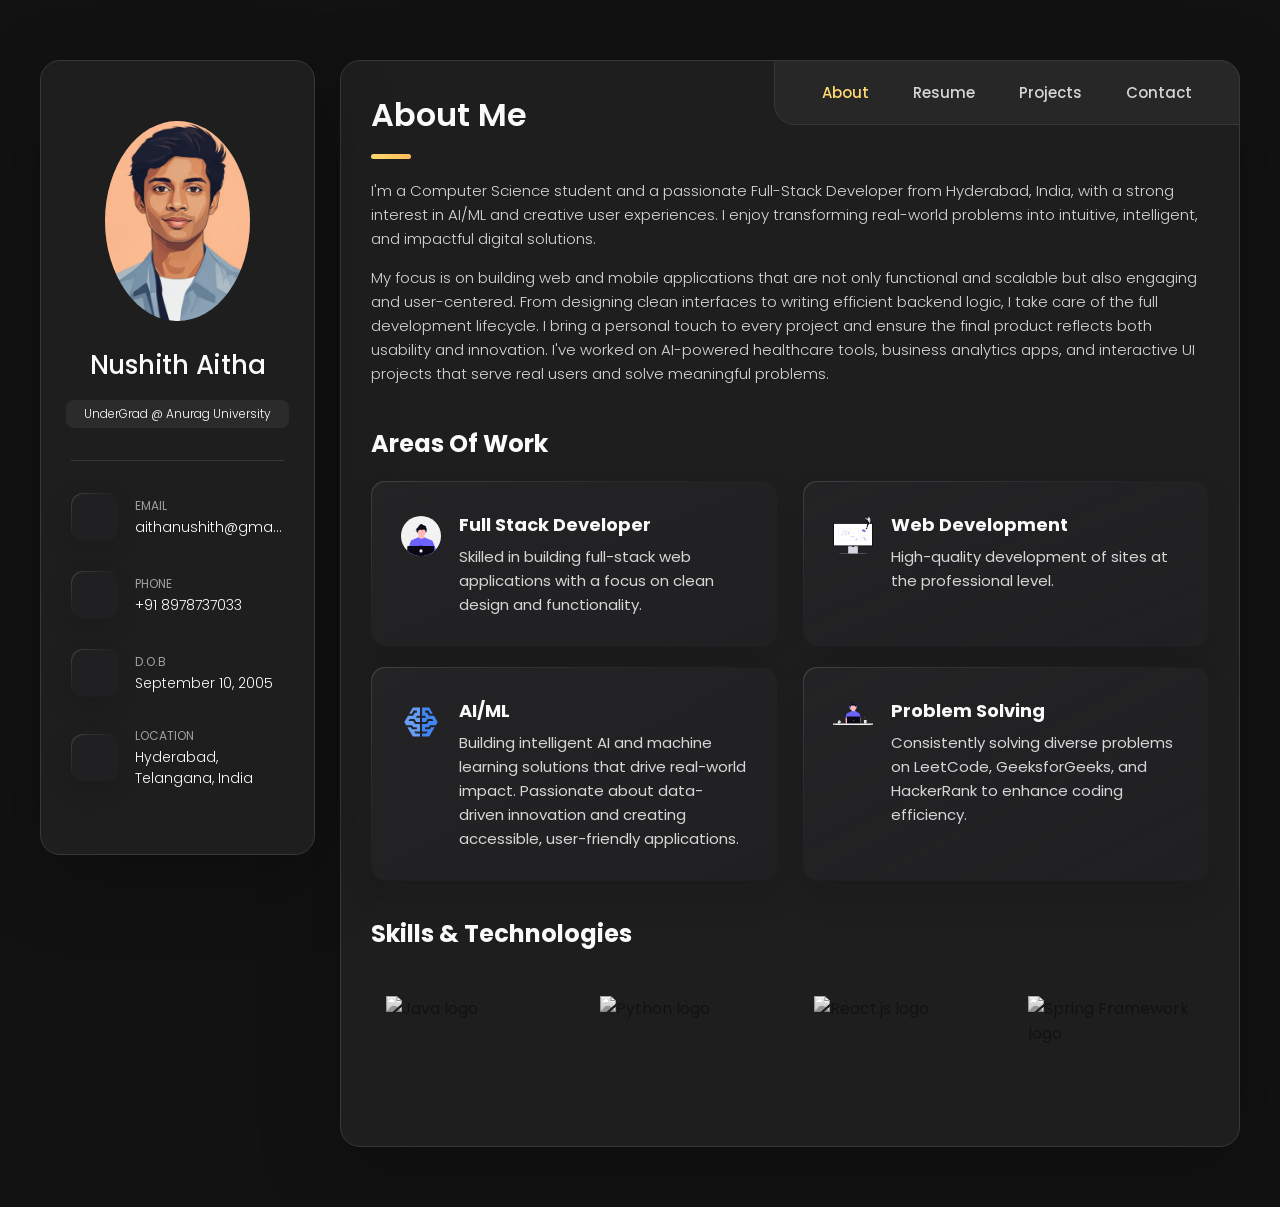
==== index.html @ fe88539e "website" ====
<!DOCTYPE html>
<html lang="en">
<head>
  <meta charset="UTF-8">
  <meta http-equiv="X-UA-Compatible" content="IE=edge">
  <meta name="viewport" content="width=device-width, initial-scale=1.0">
  
  <title>Nushith Aitha Portfolio</title>

  <!-- Favicon for the tab icon -->
  <link rel="icon" href="./assets/images/logo1.png" type="image/png" sizes="32x32">

  <!-- CSS and Fonts -->
  <link rel="stylesheet" href="./assets/css/style.css">
  <link rel="preconnect" href="https://fonts.googleapis.com">
  <link rel="preconnect" href="https://fonts.gstatic.com" crossorigin>
  <link href="https://fonts.googleapis.com/css2?family=Poppins:wght@300;400;500;600&display=swap" rel="stylesheet">
</head>

<body>
  <!-- Loader -->
<div id="loader">
  <div class="spinner"></div>
</div>

  <main>
    <aside class="sidebar" data-sidebar>
      <div class="sidebar-info">
        <figure class="avatar-box">
          <img src="./assets/images/my-avatar.jpg" alt="nushith_aitha" width="110">
        </figure>
        <div class="info-content">
          <h1 class="name" title="nushithaitha">Nushith Aitha</h1>
          <p class="title">UnderGrad @ Anurag University</p>
        </div>
        <button class="info_more-btn" data-sidebar-btn>
          <span>Show Contacts</span>
          <ion-icon name="chevron-down"></ion-icon>
        </button>
      </div>
      <div class="sidebar-info_more">
        <div class="separator"></div>
        <ul class="contacts-list">
          <li class="contact-item">
            <div class="icon-box">
              <ion-icon name="mail-outline"></ion-icon>
            </div>
            <div class="contact-info">
              <p class="contact-title">Email</p>
              <a href="mailto:aithanushith@gmail.com" class="contact-link">aithanushith@gmail.com</a>
            </div>
          </li>
            <li class="contact-item">
              <div class="icon-box">
                <ion-icon name="phone-portrait-outline"></ion-icon>
            </div>
            <div class="contact-info">
              <p class="contact-title">Phone</p>
              <a href="tel:+918978737033" class="contact-link">+91 8978737033</a>
            </div>
          </li>
          <li class="contact-item">
            <div class="icon-box">
              <ion-icon name="calendar-outline"></ion-icon>
            </div>
            <div class="contact-info">
              <p class="contact-title">D.O.B</p>
              <time datetime="1982-06-23">September 10, 2005</time>
            </div>
          </li>
            <li class="contact-item">
              <div class="icon-box">
                <ion-icon name="location-outline"></ion-icon>
              </div>
              <div class="contact-info">
                <p class="contact-title">Location</p>
              <address>Hyderabad, Telangana, India</address>
            </div>
          </li>
        </ul>
        <div class="separator"></div>
        <ul class="social-list">
          <li class="social-item">
            <a href="https://Linkedin.com/in/nushithaitha" class="social-link">
            <ion-icon name="logo-linkedin"></ion-icon>
            </a>
          </li>
          <li class="social-item">
            <a href="https://github.com/nushithaitha" class="social-link">
              <ion-icon name="logo-github"></ion-icon>
            </a>
          </li>
          <li class="social-item">
            <a href="https://medium.com/@aithanushith/air-canvas-ai-enhanced-interactive-drawing-aero-draw-bcaa0e007c23" class="social-link">
              <ion-icon name="logo-medium"></ion-icon>
            </a>
          </li>
        </ul>
      </div>
    </aside>
    <div class="main-content">

      <nav class="navbar">
        <ul class="navbar-list">
          <li class="navbar-item">
            <button class="navbar-link  active" data-nav-link data-target="about">About</button>
          </li>
          <li class="navbar-item">
            <button class="navbar-link" data-nav-link data-target="resume">Resume</button>
          </li>
          <li class="navbar-item">
            <button class="navbar-link" data-nav-link data-target = "project">Projects</button>
          </li>
          <li class="navbar-item">
            <button class="navbar-link" data-nav-link data-target="Contact">Contact</button>
          </li>
        </ul>
      </nav>

      <article class="about  active" data-page="about">
        <header>
          <h2 class="h2 article-title">About me</h2>
        </header>
        <section class="about-text">
        <p>
            I'm a Computer Science student and a passionate Full-Stack Developer from Hyderabad, India, with a strong interest in AI/ML and creative user experiences. I enjoy transforming real-world problems into intuitive, intelligent, and impactful digital solutions.
        </p>
        <p>
            My focus is on building web and mobile applications that are not only functional and scalable but also engaging and user-centered. From designing clean interfaces to writing efficient backend logic, I take care of the full development lifecycle. I bring a personal touch to every project and ensure the final product reflects both usability and innovation. I've worked on AI-powered healthcare tools, business analytics apps, and interactive UI projects that serve real users and solve meaningful problems.
        </p>
      </section>

        <section class="service">
          <h3 class="h3 service-title">Areas of Work</h3>
          <ul class="service-list">
            <li class="service-item">
              <div class="service-icon-box">
                <img src="./assets/images/undraw_developer-avatar_f6ac.svg" alt="design icon" width="40">
              </div>
              <div class="service-content-box">
                <h4 class="h4 service-item-title">Full Stack Developer</h4>
                <p class="service-item-text">
                 Skilled in building full-stack web applications with a focus on clean design and functionality.
                </p>
              </div>
            </li>
            <li class="service-item">
              <div class="service-icon-box">
                <img src="./assets/images/undraw_vibe-coding_mjme.svg" alt="Web development icon" width="40">
              </div>
              <div class="service-content-box">
                <h4 class="h4 service-item-title">Web development</h4>
                <p class="service-item-text">
                  High-quality development of sites at the professional level.
                </p>
              </div>
            </li>
            <li class="service-item">
              <div class="service-icon-box">
                <img src="./assets/images/ml.svg" alt="mobile app icon" width="40">
              </div>
              <div class="service-content-box">
                <h4 class="h4 service-item-title">AI/ML</h4>
                <p class="service-item-text">
                Building intelligent AI and machine learning solutions that drive real-world impact.
                Passionate about data-driven innovation and creating accessible, user-friendly applications.
                </p>
              </div>
            </li>
            <li class="service-item">
              <div class="service-icon-box">
                <img src="./assets/images/undraw_coding_joxb.svg" alt="camera icon" width="40">
              </div>
              <div class="service-content-box">
                <h4 class="h4 service-item-title">Problem Solving</h4>
                <p class="service-item-text">
                  Consistently solving diverse problems on LeetCode, GeeksforGeeks, and HackerRank to enhance coding efficiency.
                </p>
              </div>
            </li>
          </ul>
        </section>
        <div class="modal-container" data-modal-container>
          <div class="overlay" data-overlay></div>
          <section class="testimonials-modal">
            <button class="modal-close-btn" data-modal-close-btn>
              <ion-icon name="close-outline"></ion-icon>
            </button>
            <div class="modal-img-wrapper">
              <figure class="modal-avatar-box">
                <img src="./assets/images/avatar-1.png" alt="Daniel lewis" width="80" data-modal-img>
              </figure>
              <img src="./assets/images/icon-quote.svg" alt="quote icon">
            </div>
            <div class="modal-content">
              <h4 class="h3 modal-title" data-modal-title>Daniel lewis</h4>
              <time datetime="2021-06-14">14 June, 2021</time>
          </section>
        </div>
        <section class="clients">
          <h3 class="h3 clients-title">Skills & Technologies</h3>
  <ul class="clients-list has-scrollbar">
    <li class="clients-item" title="Java">
      <a href="https://www.oracle.com/java/" target="_blank" rel="noopener noreferrer" aria-label="Java">
        <img src="https://cdn.jsdelivr.net/gh/devicons/devicon/icons/java/java-original.svg" alt="Java logo" width="60" height="60">
      </a>
    </li>
    <li class="clients-item" title="Python">
      <a href="https://www.python.org/" target="_blank" rel="noopener noreferrer" aria-label="Python">
        <img src="https://cdn.jsdelivr.net/gh/devicons/devicon/icons/python/python-original.svg" alt="Python logo" width="60" height="60">
      </a>
    </li>
    <li class="clients-item" title="React.js">
      <a href="https://reactjs.org/" target="_blank" rel="noopener noreferrer" aria-label="React.js">
        <img src="https://cdn.jsdelivr.net/gh/devicons/devicon/icons/react/react-original.svg" alt="React.js logo" width="60" height="60">
      </a>
    </li>
    <li class="clients-item" title="Spring Framework">
      <a href="https://spring.io/projects/spring-framework" target="_blank" rel="noopener noreferrer" aria-label="Spring Framework">
        <img src="https://cdn.jsdelivr.net/gh/devicons/devicon/icons/spring/spring-original.svg" alt="Spring Framework logo" width="60" height="60">
      </a>
    </li>
    <li class="clients-item" title="OpenCV">
  <a href="https://opencv.org/" target="_blank" rel="noopener noreferrer" aria-label="OpenCV">
    <img src="https://opencv.org/wp-content/uploads/2019/02/opencv-logo-1.png" alt="OpenCV logo" width="60" height="40">
  </a>
</li>

<li class="clients-item" title="AWS">
  <a href="https://aws.amazon.com/" target="_blank" rel="noopener noreferrer" aria-label="Amazon Web Services">
    <img src="https://a0.awsstatic.com/libra-css/images/logos/aws_logo_smile_1200x630.png" alt="AWS logo" width="60">
  </a>
</li>

    <li class="clients-item" title="JavaScript">
      <a href="https://developer.mozilla.org/en-US/docs/Web/JavaScript" target="_blank" rel="noopener noreferrer" aria-label="JavaScript">
        <img src="https://cdn.jsdelivr.net/gh/devicons/devicon/icons/javascript/javascript-original.svg" alt="JavaScript logo" width="60" height="60">
      </a>
    </li>
    <li class="clients-item" title="SQL">
      <a href="https://en.wikipedia.org/wiki/SQL" target="_blank" rel="noopener noreferrer" aria-label="SQL">
        <img src="https://cdn.jsdelivr.net/gh/devicons/devicon/icons/mysql/mysql-original.svg" alt="SQL logo" width="60" height="60">
      </a>
    </li>
    <li class="clients-item" title="Linux">
      <a href="https://www.linux.org/" target="_blank" rel="noopener noreferrer" aria-label="Linux">
        <img src="https://cdn.jsdelivr.net/gh/devicons/devicon/icons/linux/linux-original.svg" alt="Linux logo" width="60" height="60">
      </a>
    </li>
  </ul>
        </section>
      </article>
<article class="navbar-link" data-page="resume">
  <header>
    <h2 class="h2 article-title">Resume</h2>
  </header>
  <section class="timeline">
    <div class="title-wrapper">
      <div class="icon-box">
        <ion-icon name="book-outline"></ion-icon>
      </div>
      <h3 class="h3">Education</h3>
    </div>
    <ol class="timeline-list">

      <li class="timeline-item">
        <h4 class="h4 timeline-item-title">Anurag University, Hyderabad, India</h4>
        <span>2022 - Present</span>
        <p class="timeline-text">
          Pursuing Bachelor of Technology in Computer Science with a CGPA of 9.26/10.0. Coursework includes Data Structures, Algorithms, Machine Learning, Operating Systems, and Software Engineering.
        </p>
      </li>

      <li class="timeline-item">
        <h4 class="h4 timeline-item-title">Abhyaas Junior College, Hyderabad, India</h4>
        <span>2020 - 2022</span>
        <p class="timeline-text">
          Completed Intermediate Education with 96.1% in Mathematics, Physics, and Chemistry.
        </p>
      </li>

      <li class="timeline-item">
        <h4 class="h4 timeline-item-title">Shine High School, Warangal, India</h4>
        <span>2020</span>
        <p class="timeline-text">My Secondary Education</p>
      </li>

    </ol>

  </section>

  <section class="timeline">

    <div class="title-wrapper">
      <div class="icon-box">
        <ion-icon name="briefcase-outline"></ion-icon>
      </div>
      <h3 class="h3">Experience</h3>
    </div>

    <ol class="timeline-list">

      <li class="timeline-item">
        <h4 class="h4 timeline-item-title">Machine Learning and Data Science Intern - Feynn Labs Services (Remote)</h4>
        <span>May 2025 - July 2025</span>
        <p class="timeline-text">
          Developed ML models for consumer behavior and market trend analysis using Python and SQL. Completed projects involving AI product prototyping and market segmentation.
        </p>
      </li>

      <li class="timeline-item">
        <h4 class="h4 timeline-item-title">Summer Intern - Linux World Informatics Pvt. Ltd (Remote)</h4>
        <span>June 2024 - August 2024</span>
        <p class="timeline-text">
          Built Python-based computer vision applications using OpenCV and ML models, including gesture-controlled virtual calculator and interactive drawing tools.
        </p>
      </li>

      <li class="timeline-item">
        <h4 class="h4 timeline-item-title">Web Development and Design Intern - A.N.D Intern (Remote)</h4>
        <span>December 2023 - January 2024</span>
        <p class="timeline-text">
          Created responsive and user-friendly websites using HTML5, CSS3, JavaScript, Spring Framework, and Maven.
        </p>
      </li>

    </ol>

  </section>

  <section class="skill">

    <h3 class="h3 skills-title">My Skills</h3>

    <ul class="skills-list content-card">

      <li class="skills-item">
        <div class="title-wrapper">
          <h5 class="h5">Programming Languages (Java, Python, C, JavaScript, SQL)</h5>
          <data value="85">85%</data>
        </div>
        <div class="skill-progress-bg">
          <div class="skill-progress-fill" style="width: 85%;"></div>
        </div>
      </li>

      <li class="skills-item">
        <div class="title-wrapper">
          <h5 class="h5">Web Technologies (React, Spring Framework, HTML5, CSS3, JSP/Servlets)</h5>
          <data value="80">80%</data>
        </div>
        <div class="skill-progress-bg">
          <div class="skill-progress-fill" style="width: 80%;"></div>
        </div>
      </li>

      <li class="skills-item">
        <div class="title-wrapper">
          <h5 class="h5">AI & Machine Learning (OpenCV, Scikit-learn, Data Analysis)</h5>
          <data value="75">75%</data>
        </div>
        <div class="skill-progress-bg">
          <div class="skill-progress-fill" style="width: 75%;"></div>
        </div>
      </li>

      <li class="skills-item">
        <div class="title-wrapper">
          <h5 class="h5">Cloud & DevOps (AWS, Linux, Git/GitHub)</h5>
          <data value="70">70%</data>
        </div>
        <div class="skill-progress-bg">
          <div class="skill-progress-fill" style="width: 70%;"></div>
        </div>
      </li>

      <li class="skills-item">
        <div class="title-wrapper">
          <h5 class="h5">Core Competencies (DSA, Database Management, Problem Solving)</h5>
          <data value="85">85%</data>
        </div>
        <div class="skill-progress-bg">
          <div class="skill-progress-fill" style="width: 85%;"></div>
        </div>
      </li>

    </ul>

  </section>

</article>

<article class="navbar-link" data-page="project">

  <header>
    <h2 class="h2 article-title">Projects</h2>
  </header>

  <section class="projects">

    <ul class="filter-list">
      <li class="filter-item"><button data-filter-btn>Full Stack Project</button></li>
      <li class="filter-item"><button data-filter-btn>Computer Vision</button></li>
      <li class="filter-item"><button data-filter-btn>Machine Learning & Python</button></li>
    </ul>

    <ul class="project-list">

      <li class="project-item active" data-filter-item data-category="Full Stack">
        <a href="https://github.com/nushithaitha/health.git" target="_blank">
          <figure class="project-img">
            <div class="project-item-icon-box"><ion-icon name="eye-outline"></ion-icon></div>
            <img src="./assets/images/ruralhealth.png" alt="Rural Health Care AI" loading="lazy">
          </figure>
          <h3 style="text-align:center"  class="project-title">Rural Health Care AI</h3>
        </a>
      </li>

      <li class="project-item active" data-filter-item data-category="Computer Vision">
        <a href="https://github.com/nushithaitha/AeroCanvas" target="_blank">
          <figure class="project-img">
            <div class="project-item-icon-box"><ion-icon name="eye-outline"></ion-icon></div>
            <img src="./assets/images/aircanvas.jpg" alt="Virtual Air Canvas" loading="lazy">
          </figure>
          <h3 style="text-align:center" class="project-title">Virtual Air Canvas</h3>
        </a>
      </li>

      <li class="project-item active" data-filter-item data-category="Computer Vision">
        <a href="#" target="_blank">
          <figure class="project-img">
            <div class="project-item-icon-box"><ion-icon name="eye-outline"></ion-icon></div>
            <img src="./assets/images/metro.jpg" alt="Metro Ticketing" loading="lazy">
          </figure>
          <h3 style="text-align:center"  class="project-title">Metro Ticketing (Facial Recognition)</h3>
        </a>
      </li>

      <li class="project-item active" data-filter-item data-category="Computer Vision">
        <a href="https://github.com/nushithaitha/PythonVirtualCalculator" target="_blank">
          <figure class="project-img">
            <div class="project-item-icon-box"><ion-icon name="eye-outline"></ion-icon></div>
            <img src="./assets/images/cal.jpg" alt="Virtual Calculator" loading="lazy">
          </figure>
          <h3 style="text-align:center"  class="project-title">Virtual Calculator</h3>
        </a>
      </li>

      <li class="project-item active" data-filter-item data-category="Python">
        <a href="https://github.com/nushithaitha/PythonMenuBasedProject.git" target="_blank">
          <figure class="project-img">
            <div class="project-item-icon-box"><ion-icon name="eye-outline"></ion-icon></div>
            <img src="./assets/images/python.jpg" alt="Python Menu" loading="lazy">
          </figure>
          <h3 style="text-align:center"  class="project-title">Python Menu Project</h3>
        </a>
      </li>

      <li class="project-item active" data-filter-item data-category="Computer Vision">
        <a href="https://github.com/nushithaitha/VolumeControllerUsingPython.git" target="_blank">
          <figure class="project-img">
            <div class="project-item-icon-box"><ion-icon name="eye-outline"></ion-icon></div>
            <img src="./assets/images/sound.jpg" alt="Virtual Volume Controller" loading="lazy">
          </figure>
          <h3 style="text-align:center"  class="project-title">Virtual Volume Controller</h3>
        </a>
      </li>

      <li class="project-item active" data-filter-item data-category="Machine Learning">
        <a href="https://github.com/nushithaitha/Stock-Price-Prediction-Using-Machine-Learning.git target="_blank"">
          <figure class="project-img">
            <div class="project-item-icon-box"><ion-icon name="eye-outline"></ion-icon></div>
            <img src="./assets/images/download (3).jpeg" alt="Stock Prediction" loading="lazy">
          </figure>
          <h3 style="text-align:center"  class="project-title">Stock Prediction Model</h3>
        </a>
      </li>

    </ul>

  </section>

</article>


      <article class="navbar-link" data-page="contact">

        <header>
          <h2 class="h2 article-title">Contact</h2>
        </header>

        <section class="mapbox" data-mapbox>
          <figure>
          <iframe src="https://www.google.com/maps/embed?pb=!1m18!1m12!1m3!1d15177.026317450696!2d79.54910369999999!3d18.013292299999996!2m3!1f0!2f0!3f0!3m2!1i1024!2i768!4f13.1!3m3!1m2!1s0x3a334f00225216cb%3A0x5d88513e8c14a52d!2sAitha&#39;s%20Home!5e0!3m2!1sen!2sin!4v1749131690213!5m2!1sen!2sin" width="600" height="450" style="border:0;" allowfullscreen="" loading="lazy" referrerpolicy="no-referrer-when-downgrade"></iframe> 
          </figure>
        </section>

        <section class="contact-form" id="contact">

  <h3 class="h3 form-title">Contact Form</h3>

  <form action="https://api.web3forms.com/submit" method="POST" class="form" data-form>

    <!-- Web3Forms Access Key -->
    <input type="hidden" name="access_key" value="82983d45-652e-4145-b3b9-92afabb422b5">

    <!-- Redirect after submission -->
    <input type="hidden" name="redirect" value="thanks.html">

    <!-- Bot check (anti-spam) -->
    <input type="checkbox" name="botcheck" class="hidden" style="display: none;">

    <!-- Name and Email Inputs -->
    <div class="input-wrapper">
      <input type="text" name="fullname" class="form-input" placeholder="Full name" required data-form-input>
      <input type="email" name="email" class="form-input" placeholder="Email address" required data-form-input>
    </div>

    <!-- Message -->
    <textarea name="message" class="form-input" placeholder="Your Message" required data-form-input></textarea>

    <!-- Submit Button -->
    <button class="form-btn" type="submit" disabled data-form-btn>
      <ion-icon name="paper-plane"></ion-icon>
      <span>Send Message</span>
    </button>

  </form>

</section>


      </article>

    </div>

  </main>

  <script src="./assets/js/script.js"></script>

  <script type="module" src="https://unpkg.com/ionicons@5.5.2/dist/ionicons/ionicons.esm.js"></script>
  <script nomodule src="https://unpkg.com/ionicons@5.5.2/dist/ionicons/ionicons.js"></script>

</body>

</html>
---- assets/css/style.css ----
/*-----------------------------------*\
  #style.css
\*-----------------------------------*/


/**
 * copyright 2022 @codewithsadee
 */





/*-----------------------------------*\
  #CUSTOM PROPERTY
\*-----------------------------------*/
/* Loader styles */
#loader {
  position: fixed;
  top: 0;
  left: 0;
  width: 100%;
  height: 100%;
  background: hsl(240, 1%, 25%);
  display: flex;
  align-items: center;
  justify-content: center;
  z-index: 9999;
}

.spinner {
  width: 60px;
  height: 60px;
  border: 8px solid #ddd;
  border-top: 8px solid #9dc95c;
  border-radius: 50%;
  animation: spin 2s linear infinite;
}

@keyframes spin {
  to {
    transform: rotate(360deg);
  }
}

/* Hide loader after load */
body.loaded #loader {
  opacity: 0;
  visibility: hidden;
  transition: all 0.3s ease;
}

:root {

  /**
   * colors
   */

  /* gradient */

  --bg-gradient-onyx: linear-gradient(
    to bottom right, 
    hsl(240, 1%, 25%) 3%, 
    hsl(0, 0%, 19%) 97%
  );
  --bg-gradient-jet: linear-gradient(
    to bottom right, 
    hsla(240, 1%, 18%, 0.251) 0%, 
    hsla(240, 2%, 11%, 0) 100%
  ), hsl(240, 2%, 13%);
  --bg-gradient-yellow-1: linear-gradient(
    to bottom right, 
    hsl(45, 100%, 71%) 0%, 
    hsla(36, 100%, 69%, 0) 50%
  );
  --bg-gradient-yellow-2: linear-gradient(
    135deg, 
    hsla(45, 100%, 71%, 0.251) 0%, 
    hsla(35, 100%, 68%, 0) 59.86%
  ), hsl(240, 2%, 13%);
  --border-gradient-onyx: linear-gradient(
    to bottom right, 
    hsl(0, 0%, 25%) 0%, 
    hsla(0, 0%, 25%, 0) 50%
  );
  --text-gradient-yellow: linear-gradient(
    to right, 
    hsl(45, 100%, 72%), 
    hsl(35, 100%, 68%)
  );

  /* solid */

  --jet: hsl(0, 0%, 22%);
  --onyx: hsl(240, 1%, 17%);
  --eerie-black-1: hsl(240, 2%, 13%);
  --eerie-black-2: hsl(240, 2%, 12%);
  --smoky-black: hsl(0, 0%, 7%);
  --white-1: hsl(0, 0%, 100%);
  --white-2: hsl(0, 0%, 98%);
  --orange-yellow-crayola: hsl(45, 100%, 72%);
  --vegas-gold: hsl(45, 54%, 58%);
  --light-gray: hsl(0, 0%, 84%);
  --light-gray-70: hsla(0, 0%, 84%, 0.7);
  --bittersweet-shimmer: hsl(0, 43%, 51%);

  /**
   * typography
   */

  /* font-family */
  --ff-poppins: 'Poppins', sans-serif;

  /* font-size */
  --fs-1: 24px;
  --fs-2: 18px;
  --fs-3: 17px;
  --fs-4: 16px;
  --fs-5: 15px;
  --fs-6: 14px;
  --fs-7: 13px;
  --fs-8: 11px;

  /* font-weight */
  --fw-300: 300;
  --fw-400: 400;
  --fw-500: 500;
  --fw-600: 600;

  /**
   * shadow
   */
  
  --shadow-1: -4px 8px 24px hsla(0, 0%, 0%, 0.25);
  --shadow-2: 0 16px 30px hsla(0, 0%, 0%, 0.25);
  --shadow-3: 0 16px 40px hsla(0, 0%, 0%, 0.25);
  --shadow-4: 0 25px 50px hsla(0, 0%, 0%, 0.15);
  --shadow-5: 0 24px 80px hsla(0, 0%, 0%, 0.25);

  /**
   * transition
   */

  --transition-1: 0.25s ease;
  --transition-2: 0.5s ease-in-out;

}





/*-----------------------------------*\
  #RESET
\*-----------------------------------*/

*, *::before, *::after {
  margin: 0;
  padding: 0;
  box-sizing: border-box;
}

a { text-decoration: none; }

li { list-style: none; }

img, ion-icon, a, button, time, span { display: block; }

button {
  font: inherit;
  background: none;
  border: none;
  text-align: left;
  cursor: pointer;
}

input, textarea {
  display: block;
  width: 100%;
  background: none;
  font: inherit;
}

::selection {
  background: var(--orange-yellow-crayola);
  color: var(--smoky-black);
}

:focus { outline-color: var(--orange-yellow-crayola); }

html { font-family: var(--ff-poppins); }

body { background: var(--smoky-black); }





/*-----------------------------------*\
  #REUSED STYLE
\*-----------------------------------*/

.sidebar,
article {
  background: var(--eerie-black-2);
  border: 1px solid var(--jet);
  border-radius: 20px;
  padding: 15px;
  box-shadow: var(--shadow-1);
  z-index: 1;
}

.separator {
  width: 100%;
  height: 1px;
  background: var(--jet);
  margin: 16px 0;
}

.icon-box {
  position: relative;
  background: var(--border-gradient-onyx);
  width: 30px;
  height: 30px;
  border-radius: 8px;
  display: flex;
  justify-content: center;
  align-items: center;
  font-size: 16px;
  color: var(--orange-yellow-crayola);
  box-shadow: var(--shadow-1);
  z-index: 1;
}

.icon-box::before {
  content: "";
  position: absolute;
  inset: 1px;
  background: var(--eerie-black-1);
  border-radius: inherit;
  z-index: -1;
}

.icon-box ion-icon { --ionicon-stroke-width: 35px; }

article { display: none; }

article.active {
  display: block;
  animation: fade 0.5s ease backwards;
}

@keyframes fade {
  0% { opacity: 0; }
  100% { opacity: 1; }
}

.h2,
.h3,
.h4,
.h5 {
  color: var(--white-2);
  text-transform: capitalize;
}

.h2 { font-size: var(--fs-1); }

.h3 { font-size: var(--fs-2); }

.h4 { font-size: var(--fs-4); }

.h5 {
  font-size: var(--fs-7);
  font-weight: var(--fw-500);
}

.article-title {
  position: relative;
  padding-bottom: 7px;
}

.article-title::after {
  content: "";
  position: absolute;
  bottom: 0;
  left: 0;
  width: 30px;
  height: 3px;
  background: var(--text-gradient-yellow);
  border-radius: 3px;
}

.has-scrollbar::-webkit-scrollbar {
  width: 5px; /* for vertical scrollbar */
  height: 5px; /* for horizontal scrollbar */
}

.has-scrollbar::-webkit-scrollbar-track {
  background: var(--onyx);
  border-radius: 5px;
}

.has-scrollbar::-webkit-scrollbar-thumb {
  background: var(--orange-yellow-crayola);
  border-radius: 5px;
}

.has-scrollbar::-webkit-scrollbar-button { width: 20px; }

.content-card {
  position: relative;
  background: var(--border-gradient-onyx);
  padding: 15px;
  padding-top: 45px;
  border-radius: 14px;
  box-shadow: var(--shadow-2);
  cursor: pointer;
  z-index: 1;
}

.content-card::before {
  content: "";
  position: absolute;
  inset: 1px;
  background: var(--bg-gradient-jet);
  border-radius: inherit;
  z-index: -1;
}





/*-----------------------------------*\
  #MAIN
\*-----------------------------------*/

main {
  margin: 15px 12px;
  margin-bottom: 75px;
  min-width: 259px;
}





/*-----------------------------------*\
  #SIDEBAR
\*-----------------------------------*/

.sidebar {
  margin-bottom: 15px;
  max-height: 112px;
  overflow: hidden;
  transition: var(--transition-2);
}

.sidebar.active { max-height: 405px; }

.sidebar-info {
  position: relative;
  display: flex;
  justify-content: flex-start;
  align-items: center;
  gap: 15px;
}

.avatar-box {
  background: var(--bg-gradient-onyx);
  border-radius: 20px;
}

.info-content .name {
  color: var(--white-2);
  font-size: var(--fs-3);
  font-weight: var(--fw-500);
  letter-spacing: -0.25px;
  margin-bottom: 10px;
}

.info-content .title {
  color: var(--white-1);
  background: var(--onyx);
  font-size: var(--fs-8);
  font-weight: var(--fw-300);
  width: max-content;
  padding: 3px 12px;
  border-radius: 8px;
}

.info_more-btn {
  position: absolute;
  top: -15px;
  right: -15px;
  border-radius: 0 15px;
  font-size: 13px;
  color: var(--orange-yellow-crayola);
  background: var(--border-gradient-onyx);
  padding: 10px;
  box-shadow: var(--shadow-2);
  transition: var(--transition-1);
  z-index: 1;
}

.info_more-btn::before {
  content: "";
  position: absolute;
  inset: 1px;
  border-radius: inherit;
  background: var(--bg-gradient-jet);
  transition: var(--transition-1);
  z-index: -1;
}

.info_more-btn:hover,
.info_more-btn:focus { background: var(--bg-gradient-yellow-1); }

.info_more-btn:hover::before,
.info_more-btn:focus::before { background: var(--bg-gradient-yellow-2); }

.info_more-btn span { display: none; }

.sidebar-info_more {
  opacity: 0;
  visibility: hidden;
  transition: var(--transition-2);
}

.sidebar.active .sidebar-info_more {
  opacity: 1;
  visibility: visible;
}

.contacts-list {
  display: grid;
  grid-template-columns: 1fr;
  gap: 16px;
}

.contact-item {
  min-width: 100%;
  display: flex;
  align-items: center;
  gap: 16px;
}

.contact-info {
  max-width: calc(100% - 46px);
  width: calc(100% - 46px);
}

.contact-title {
  color: var(--light-gray-70);
  font-size: var(--fs-8);
  text-transform: uppercase;
  margin-bottom: 2px;
}

.contact-info :is(.contact-link, time, address) {
  color: var(--white-2);
  font-size: var(--fs-7);
}

.contact-info address { font-style: normal; }

.social-list {
  display: flex;
  justify-content: flex-start;
  align-items: center;
  gap: 15px;
  padding-bottom: 4px;
  padding-left: 7px;
}

.social-item .social-link {
  color: var(--light-gray-70);
  font-size: 18px;
}


.social-item .social-link:hover { color: var(--light-gray); }





/*-----------------------------------*\
  #NAVBAR
\*-----------------------------------*/

.navbar {
  position: fixed;
  bottom: 0;
  left: 0;
  width: 100%;
  background: hsla(240, 1%, 17%, 0.75);
  backdrop-filter: blur(10px);
  border: 1px solid var(--jet);
  border-radius: 12px 12px 0 0;
  box-shadow: var(--shadow-2);
  z-index: 5;
}

.navbar-list {
  display: flex;
  flex-wrap: wrap;
  justify-content: center;
  align-items: center;
  padding: 0 10px;
}

.navbar-link {
  color: var(--light-gray);
  font-size: var(--fs-8);
  padding: 20px 7px;
  transition: color var(--transition-1);
}

.navbar-link:hover,
.navbar-link:focus { color: var(--light-gray-70); }

.navbar-link.active { color: var(--orange-yellow-crayola); }





/*-----------------------------------*\
  #ABOUT
\*-----------------------------------*/

.about .article-title { margin-bottom: 15px; }

.about-text {
  color: var(--light-gray);
  font-size: var(--fs-6);
  font-weight: var(--fw-300);
  line-height: 1.6;
}

.about-text p { margin-bottom: 15px; }



/**
 * #service 
 */

.service { margin-bottom: 35px; }

.service-title { margin-bottom: 20px; }

.service-list {
  display: grid;
  grid-template-columns: 1fr;
  gap: 20px;
}

.service-item {
  position: relative;
  background: var(--border-gradient-onyx);
  padding: 20px;
  border-radius: 14px;
  box-shadow: var(--shadow-2);
  z-index: 1;
}

.service-item::before {
  content: "";
  position: absolute;
  inset: 1px;
  background: var(--bg-gradient-jet);
  border-radius: inherit;
  z-index: -1;
}

.service-icon-box { margin-bottom: 10px; }

.service-icon-box img { margin: auto; }

.service-content-box { text-align: center; }

.service-item-title { margin-bottom: 7px; }

.service-item-text {
  color: var(--light-gray);
  font-size: var(--fs-6);
  font-weight: var(--fw-3);
  line-height: 1.6;
}


/**
 * #testimonials 
 */

.testimonials { margin-bottom: 30px; }

.testimonials-title { margin-bottom: 20px; }

.testimonials-list {
  display: flex;
  justify-content: flex-start;
  align-items: flex-start;
  gap: 15px;
  margin: 0 -15px;
  padding: 25px 15px;
  padding-bottom: 35px;
  overflow-x: auto;
  scroll-behavior: smooth;
  overscroll-behavior-inline: contain;
  scroll-snap-type: inline mandatory;
}

.testimonials-item {
  min-width: 100%;
  scroll-snap-align: center;
}

.testimonials-avatar-box {
  position: absolute;
  top: 0;
  left: 0;
  transform: translate(15px, -25px);
  background: var(--bg-gradient-onyx);
  border-radius: 14px;
  box-shadow: var(--shadow-1);
}

.testimonials-item-title { margin-bottom: 7px; }

.testimonials-text {
  color: var(--light-gray);
  font-size: var(--fs-6);
  font-weight: var(--fw-300);
  line-height: 1.6;
  display: -webkit-box;
  line-clamp: 4;
  -webkit-line-clamp: 4;
  -webkit-box-orient: vertical;
  overflow: hidden;
}


/**
 * #testimonials-modal
 */

.modal-container {
  position: fixed;
  top: 0;
  left: 0;
  width: 100%;
  height: 100%;
  display: flex;
  justify-content: center;
  align-items: center;
  overflow-y: auto;
  overscroll-behavior: contain;
  z-index: 20;
  pointer-events: none;
  visibility: hidden;
}

.modal-container::-webkit-scrollbar { display: none; }

.modal-container.active {
  pointer-events: all;
  visibility: visible;
}

.overlay {
  position: fixed;
  top: 0;
  left: 0;
  width: 100%;
  height: 100vh;
  background: hsl(0, 0%, 5%);
  opacity: 0;
  visibility: hidden;
  pointer-events: none;
  z-index: 1;
  transition: var(--transition-1);
}

.overlay.active {
  opacity: 0.8;
  visibility: visible;
  pointer-events: all;
}

.testimonials-modal {
  background: var(--eerie-black-2);
  position: relative;
  padding: 15px;
  margin: 15px 12px;
  border: 1px solid var(--jet);
  border-radius: 14px;
  box-shadow: var(--shadow-5);
  transform: scale(1.2);
  opacity: 0;
  transition: var(--transition-1);
  z-index: 2;
}

.modal-container.active .testimonials-modal {
  transform: scale(1);
  opacity: 1;
}

.modal-close-btn {
  position: absolute;
  top: 15px;
  right: 15px;
  background: var(--onyx);
  border-radius: 8px;
  width: 32px;
  height: 32px;
  display: flex;
  justify-content: center;
  align-items: center;
  color: var(--white-2);
  font-size: 18px;
  opacity: 0.7;
}

.modal-close-btn:hover,
.modal-close-btn:focus { opacity: 1; }

.modal-close-btn ion-icon { --ionicon-stroke-width: 50px; }

.modal-avatar-box {
  background: var(--bg-gradient-onyx);
  width: max-content;
  border-radius: 14px;
  margin-bottom: 15px;
  box-shadow: var(--shadow-2);
}

.modal-img-wrapper > img { display: none; }

.modal-title { margin-bottom: 4px; }

.modal-content time {
  font-size: var(--fs-6);
  color: var(--light-gray-70);
  font-weight: var(--fw-300);
  margin-bottom: 10px;
}

.modal-content p {
  color: var(--light-gray);
  font-size: var(--fs-6);
  font-weight: var(--fw-300);
  line-height: 1.6;
}


/**
 * #clients 
 */

.clients { margin-bottom: 15px; }

.clients-list {
  display: flex;
  justify-content: flex-start;
  align-items: flex-start;
  gap: 15px;
  margin: 0 -15px;
  padding: 25px;
  padding-bottom: 25px;
  overflow-x: auto;
  scroll-behavior: smooth;
  overscroll-behavior-inline: contain;
  scroll-snap-type: inline mandatory;
  scroll-padding-inline: 25px;
}

.clients-item {
  min-width: 50%;
  scroll-snap-align: start;
}

.clients-item img {
  width: 100%;
  filter: grayscale(1);
  transition: var(--transition-1);
}

.clients-item img:hover { filter: grayscale(0); }





/*-----------------------------------*\
  #RESUME
\*-----------------------------------*/

.article-title { margin-bottom: 30px; }


/**
 * education and experience 
 */

.timeline { margin-bottom: 30px; }

.timeline .title-wrapper {
  display: flex;
  align-items: center;
  gap: 15px;
  margin-bottom: 25px;
}

.timeline-list {
  font-size: var(--fs-6);
  margin-left: 45px;
}

.timeline-item { position: relative; }

.timeline-item:not(:last-child) { margin-bottom: 20px; }

.timeline-item-title {
  font-size: var(--fs-6);
  line-height: 1.3;
  margin-bottom: 7px;
}

.timeline-list span {
  color: var(--vegas-gold);
  font-weight: var(--fw-400);
  line-height: 1.6;
}

.timeline-item:not(:last-child)::before {
  content: "";
  position: absolute;
  top: -25px;
  left: -30px;
  width: 1px;
  height: calc(100% + 50px);
  background: var(--jet);
}

.timeline-item::after {
  content: "";
  position: absolute;
  top: 5px;
  left: -33px;
  height: 6px;
  width: 6px;
  background: var(--text-gradient-yellow);
  border-radius: 50%;
  box-shadow: 0 0 0 4px var(--jet);
}

.timeline-text {
  color: var(--light-gray);
  font-weight: var(--fw-300);
  line-height: 1.6;
}


/**
 * skills 
 */

.skills-title { margin-bottom: 20px; }

.skills-list { padding: 20px; }


.skills-item:not(:last-child) { margin-bottom: 15px; }

.skill .title-wrapper {
  display: flex;
  align-items: center;
  gap: 5px;
  margin-bottom: 8px;
}

.skill .title-wrapper data {
  color: var(--light-gray);
  font-size: var(--fs-7);
  font-weight: var(--fw-300);
}

.skill-progress-bg {
  background: var(--jet);
  width: 100%;
  height: 8px;
  border-radius: 10px;
}

.skill-progress-fill {
  background: var(--text-gradient-yellow);
  height: 100%;
  border-radius: inherit;
}





/*-----------------------------------*\
  #PORTFOLIO
\*-----------------------------------*/

.filter-list { display: none; }

.filter-select-box {
  position: relative;
  margin-bottom: 25px;
}

.filter-select {
  background: var(--eerie-black-2);
  color: var(--light-gray);
  display: flex;
  justify-content: space-between;
  align-items: center;
  width: 100%;
  padding: 12px 16px;
  border: 1px solid var(--jet);
  border-radius: 14px;
  font-size: var(--fs-6);
  font-weight: var(--fw-300);
}

.filter-select.active .select-icon { transform: rotate(0.5turn); }

.select-list {
  background: var(--eerie-black-2);
  position: absolute;
  top: calc(100% + 6px);
  width: 100%;
  padding: 6px;
  border: 1px solid var(--jet);
  border-radius: 14px;
  z-index: 2;
  opacity: 0;
  visibility: hidden;
  pointer-events: none;
  transition: 0.15s ease-in-out;
}

.filter-select.active + .select-list {
  opacity: 1;
  visibility: visible;
  pointer-events: all;
}

.select-item button {
  background: var(--eerie-black-2);
  color: var(--light-gray);
  font-size: var(--fs-6);
  font-weight: var(--fw-300);
  text-transform: capitalize;
  width: 100%;
  padding: 8px 10px;
  border-radius: 8px;
}

.select-item button:hover { --eerie-black-2: hsl(240, 2%, 20%); }

.project-list {
  display: grid;
  grid-template-columns: 1fr;
  gap: 30px;
  margin-bottom: 10px;
}

.project-item { display: none; }

.project-item.active {
  display: block;
  animation: scaleUp 0.25s ease forwards;
}

@keyframes scaleUp {
  0% { transform: scale(0.5); }
  100% { transform: scale(1); }
}

.project-item > a { width: 100%; }

.project-img {
  position: relative;
  width: 100%;
  height: 200px;
  border-radius: 16px;
  overflow: hidden;
  margin-bottom: 15px;
}

.project-img::before {
  content: "";
  position: absolute;
  top: 0;
  left: 0;
  width: 100%;
  height: 100%;
  background: transparent;
  z-index: 1;
  transition: var(--transition-1);
}

.project-item > a:hover .project-img::before { background: hsla(0, 0%, 0%, 0.5); }

.project-item-icon-box {
  --scale: 0.8;

  background: var(--jet);
  color: var(--orange-yellow-crayola);
  position: absolute;
  top: 50%;
  left: 50%;
  transform: translate(-50%, -50%) scale(var(--scale));
  font-size: 20px;
  padding: 18px;
  border-radius: 12px;
  opacity: 0;
  z-index: 1;
  transition: var(--transition-1);
}

.project-item > a:hover .project-item-icon-box {
  --scale: 1;
  opacity: 1;
}

.project-item-icon-box ion-icon { --ionicon-stroke-width: 50px; }

.project-img img {
  width: 100%;
  height: 100%;
  object-fit: cover;
  transition: var(--transition-1);
}

.project-item > a:hover img { transform: scale(1.1); }

.project-title,
.project-category { margin-left: 10px; }

.project-title {
  color: var(--white-2);
  font-size: var(--fs-5);
  font-weight: var(--fw-400);
  text-transform: capitalize;
  line-height: 1.3;
}

.project-category {
  color: var(--light-gray-70);
  font-size: var(--fs-6);
  font-weight: var(--fw-300);
}





/*-----------------------------------*\
  #BLOG
\*-----------------------------------*/

.blog-posts { margin-bottom: 10px; }

.blog-posts-list {
  display: grid;
  grid-template-columns: 1fr;
  gap: 20px;
}

.blog-post-item > a {
  position: relative;
  background: var(--border-gradient-onyx);
  height: 100%;
  box-shadow: var(--shadow-4);
  border-radius: 16px;
  z-index: 1;
}

.blog-post-item > a::before {
  content: "";
  position: absolute;
  inset: 1px;
  border-radius: inherit;
  background: var(--eerie-black-1);
  z-index: -1;
}

.blog-banner-box {
  width: 100%;
  height: 200px;
  border-radius: 12px;
  overflow: hidden;
}

.blog-banner-box img {
  width: 100%;
  height: 100%;
  object-fit: cover;
  transition: var(--transition-1);
}

.blog-post-item > a:hover .blog-banner-box img { transform: scale(1.1); }

.blog-content { padding: 15px; }

.blog-meta {
  display: flex;
  justify-content: flex-start;
  align-items: center;
  gap: 7px;
  margin-bottom: 10px;
}

.blog-meta :is(.blog-category, time) {
  color: var(--light-gray-70);
  font-size: var(--fs-6);
  font-weight: var(--fw-300);
}

.blog-meta .dot {
  background: var(--light-gray-70);
  width: 4px;
  height: 4px;
  border-radius: 4px;
}

.blog-item-title {
  margin-bottom: 10px;
  line-height: 1.3;
  transition: var(--transition-1);
}

.blog-post-item > a:hover .blog-item-title { color: var(--orange-yellow-crayola); }

.blog-text {
  color: var(--light-gray);
  font-size: var(--fs-6);
  font-weight: var(--fw-300);
  line-height: 1.6;
}





/*-----------------------------------*\
  #CONTACT
\*-----------------------------------*/

.mapbox {
  position: relative;
  height: 250px;
  width: 100%;
  border-radius: 16px;
  margin-bottom: 30px;
  border: 1px solid var(--jet);
  overflow: hidden;
}

.mapbox figure { height: 100%; }

.mapbox iframe {
  width: 100%;
  height: 100%;
  border: none;
  filter: grayscale(1) invert(1);
}

.contact-form { margin-bottom: 10px; }

.form-title { margin-bottom: 20px; }

.input-wrapper {
  display: grid;
  grid-template-columns: 1fr;
  gap: 25px;
  margin-bottom: 25px;
}

.form-input {
  color: var(--white-2);
  font-size: var(--fs-6);
  font-weight: var(--fw-400);
  padding: 13px 20px;
  border: 1px solid var(--jet);
  border-radius: 14px;
  outline: none;
}

.form-input::placeholder { font-weight: var(--fw-500); }

.form-input:focus { border-color: var(--orange-yellow-crayola); }

textarea.form-input {
  min-height: 100px;
  height: 120px;
  max-height: 200px;
  resize: vertical;
  margin-bottom: 25px;
}

textarea.form-input::-webkit-resizer { display: none; }

.form-input:focus:invalid { border-color: var(--bittersweet-shimmer); }

.form-btn {
  position: relative;
  width: 100%;
  background: var(--border-gradient-onyx);
  color: var(--orange-yellow-crayola);
  display: flex;
  justify-content: center;
  align-items: center;
  gap: 10px;
  padding: 13px 20px;
  border-radius: 14px;
  font-size: var(--fs-6);
  text-transform: capitalize;
  box-shadow: var(--shadow-3);
  z-index: 1;
  transition: var(--transition-1);
}

.form-btn::before {
  content: "";
  position: absolute;
  inset: 1px;
  background: var(--bg-gradient-jet);
  border-radius: inherit;
  z-index: -1;
  transition: var(--transition-1);
}

.form-btn ion-icon { font-size: 16px; }

.form-btn:hover { background: var(--bg-gradient-yellow-1); }

.form-btn:hover::before { background: var(--bg-gradient-yellow-2); }

.form-btn:disabled {
  opacity: 0.7;
  cursor: not-allowed;
}

.form-btn:disabled:hover { background: var(--border-gradient-onyx); }

.form-btn:disabled:hover::before { background: var(--bg-gradient-jet); }





/*-----------------------------------*\
  #RESPONSIVE
\*-----------------------------------*/

/**
 * responsive larger than 450px screen
 */

@media (min-width: 450px) {

  /**
   * client
   */

  .clients-item { min-width: calc(33.33% - 10px); }



  /**
   * #PORTFOLIO, BLOG 
   */

  .project-img,
  .blog-banner-box { height: auto; }

}





/**
 * responsive larger than 580px screen
 */

@media (min-width: 580px) {

  /**
   * CUSTOM PROPERTY
   */

  :root {

    /**
     * typography
     */

    --fs-1: 32px;
    --fs-2: 24px;
    --fs-3: 26px;
    --fs-4: 18px;
    --fs-6: 15px;
    --fs-7: 15px;
    --fs-8: 12px;

  }



  /**
   * #REUSED STYLE
   */

  .sidebar, article {
    width: 520px;
    margin-inline: auto;
    padding: 30px;
  }

  .article-title {
    font-weight: var(--fw-600);
    padding-bottom: 15px;
  }

  .article-title::after {
    width: 40px;
    height: 5px;
  }

  .icon-box {
    width: 48px;
    height: 48px;
    border-radius: 12px;
    font-size: 18px;
  }



  /**
   * #MAIN
   */

  main {
    margin-top: 60px;
    margin-bottom: 100px;
  }



  /**
   * #SIDEBAR
   */

  .sidebar {
    max-height: 180px;
    margin-bottom: 30px;
  }

  .sidebar.active { max-height: 584px; }

  .sidebar-info { gap: 25px; }

  .avatar-box { border-radius: 50%; }

  .avatar-box img { width: 145px;height: 200px; }

  .info-content .name { margin-bottom: 15px; }

  .info-content .title { padding: 5px 18px; }

  .info_more-btn {
    top: -30px;
    right: -30px;
    padding: 10px 15px;
  }

  .info_more-btn span {
    display: block;
    font-size: var(--fs-8);
  }

  .info_more-btn ion-icon { display: none; }

  .separator { margin: 32px 0; }

  .contacts-list { gap: 20px; }

  .contact-info {
    max-width: calc(100% - 64px);
    width: calc(100% - 64px);
  }



  /**
   * #NAVBAR
   */

  .navbar { border-radius: 20px 20px 0 0; }

  .navbar-list { gap: 20px; }

  .navbar-link { --fs-8: 14px; }



  /**
   * #ABOUT
   */

  .about .article-title { margin-bottom: 20px; }

  .about-text { margin-bottom: 40px; }

  /* service */

  .service-item {
    display: flex;
    justify-content: flex-start;
    align-items: flex-start;
    gap: 18px;
    padding: 30px;
  }

  .service-icon-box {
    margin-bottom: 0;
    margin-top: 5px;
  }

  .service-content-box { text-align: left; }

  /* testimonials */

  .testimonials-title { margin-bottom: 25px; }

  .testimonials-list {
    gap: 30px;
    margin: 0 -30px;
    padding: 30px;
    padding-bottom: 35px;
  }

  .content-card {
    padding: 30px;
    padding-top: 25px;
  }

  .testimonials-avatar-box {
    transform: translate(30px, -30px);
    border-radius: 20px;
  }

  .testimonials-avatar-box img { width: 80px; }

  .testimonials-item-title {
    margin-bottom: 10px;
    margin-left: 95px;
  }

  .testimonials-text {
    line-clamp: 2;
    -webkit-line-clamp: 2;
  }

  /* testimonials modal */

  .modal-container { padding: 20px; }

  .testimonials-modal {
    display: flex;
    justify-content: flex-start;
    align-items: stretch;
    gap: 25px;
    padding: 30px;
    border-radius: 20px;
  }

  .modal-img-wrapper {
    display: flex;
    flex-direction: column;
    align-items: center;
  }

  .modal-avatar-box {
    border-radius: 18px;
    margin-bottom: 0;
  }

  .modal-avatar-box img { width: 65px; }

  .modal-img-wrapper > img {
    display: block;
    flex-grow: 1;
    width: 35px;
  }

  /* clients */

  .clients-list {
    gap: 50px;
    margin: 0 -30px;
    padding: 45px;
    scroll-padding-inline: 45px;
  }

  .clients-item { min-width: calc(33.33% - 35px); }



  /**
   * #RESUME
   */

  .timeline-list { margin-left: 65px; }

  .timeline-item:not(:last-child)::before { left: -40px; }

  .timeline-item::after {
    height: 8px;
    width: 8px;
    left: -43px;
  }

  .skills-item:not(:last-child) { margin-bottom: 25px; }



  /**
   * #PORTFOLIO, BLOG
   */

  .project-img, .blog-banner-box { border-radius: 16px; }

  .blog-posts-list { gap: 30px; }

  .blog-content { padding: 25px; }



  /**
   * #CONTACT
   */

  .mapbox {
    height: 380px;
    border-radius: 18px;
  }

  .input-wrapper {
    gap: 30px;
    margin-bottom: 30px;
  }

  .form-input { padding: 15px 20px; }

  textarea.form-input { margin-bottom: 30px; }

  .form-btn {
    --fs-6: 16px;
    padding: 16px 20px;
  }

  .form-btn ion-icon { font-size: 18px; }

}





/**
 * responsive larger than 768px screen
 */

@media (min-width: 768px) {

  /**
   * REUSED STYLE
   */

  .sidebar, article { width: 700px; }

  .has-scrollbar::-webkit-scrollbar-button { width: 100px; }



  /**
   * SIDEBAR
   */

  .contacts-list {
    grid-template-columns: 1fr 1fr;
    gap: 30px 15px;
  }



  /**
   * NAVBAR
   */

  .navbar-link { --fs-8: 15px; }



  /**
   * ABOUT
   */

  /* testimonials modal */

  .testimonials-modal {
    gap: 35px;
    max-width: 680px;
  }

  .modal-avatar-box img { width: 80px; }



  /**
   * PORTFOLIO
   */

  .article-title { padding-bottom: 20px; }

  .filter-select-box { display: none; }

  .filter-list {
    display: flex;
    justify-content: flex-start;
    align-items: center;
    gap: 25px;
    padding-left: 5px;
    margin-bottom: 30px;
  }

  .filter-item button {
    color: var(--light-gray);
    font-size: var(--fs-5);
    transition: var(--transition-1);
  }

  .filter-item button:hover { color: var(--light-gray-70); }

  .filter-item button.active { color: var(--orange-yellow-crayola); }

  /* portfolio and blog grid */

  .project-list, .blog-posts-list { grid-template-columns: 1fr 1fr; }



  /**
   * CONTACT
   */

  .input-wrapper { grid-template-columns: 1fr 1fr; }

  .form-btn {
    width: max-content;
    margin-left: auto;
  }
  
}





/**
 * responsive larger than 1024px screen
 */

@media (min-width: 1024px) {

  /**
   * CUSTOM PROPERTY
   */

  :root {

    /**
    * shadow
    */

    --shadow-1: -4px 8px 24px hsla(0, 0%, 0%, 0.125);
    --shadow-2: 0 16px 30px hsla(0, 0%, 0%, 0.125);
    --shadow-3: 0 16px 40px hsla(0, 0%, 0%, 0.125);

  }



  /**
   * REUSED STYLE
   */

  .sidebar, article {
    width: 950px;
    box-shadow: var(--shadow-5);
  }



  /**
   * MAIN 
   */

  main { margin-bottom: 60px; }

  .main-content {
    position: relative;
    width: max-content;
    margin: auto;
  }



  /**
   * NAVBAR
   */

  .navbar {
    position: absolute;
    bottom: auto;
    top: 0;
    left: auto;
    right: 0;
    width: max-content;
    border-radius: 0 20px;
    padding: 0 20px;
    box-shadow: none;
  }

  .navbar-list {
    gap: 30px;
    padding: 0 20px;
  }

  .navbar-link { font-weight: var(--fw-500); }



  /**
   * ABOUT
   */

  /* service */

  .service-list {
    grid-template-columns: 1fr 1fr;
    gap: 20px 25px;
  }

  /* testimonials */

  .testimonials-item { min-width: calc(50% - 15px); }

  /* clients */

  .clients-item { min-width: calc(25% - 38px); }



  /**
   * PORTFOLIO
   */

  .project-list { grid-template-columns: repeat(3, 1fr); }



  /**
   * BLOG
   */

  .blog-banner-box { height: 230px; }

}





/**
 * responsive larger than 1250px screen
 */

@media (min-width: 1250px) {

  /**
   * RESET
   */

  body::-webkit-scrollbar { width: 20px; }

  body::-webkit-scrollbar-track { background: var(--smoky-black); }

  body::-webkit-scrollbar-thumb {
    border: 5px solid var(--smoky-black);
    background: hsla(0, 0%, 100%, 0.1);
    border-radius: 20px;
    box-shadow: inset 1px 1px 0 hsla(0, 0%, 100%, 0.11),
                inset -1px -1px 0 hsla(0, 0%, 100%, 0.11);
  }

  body::-webkit-scrollbar-thumb:hover { background: hsla(0, 0%, 100%, 0.15); }

  body::-webkit-scrollbar-button { height: 60px; }



  /**
   * REUSED STYLE
   */

  .sidebar, article { width: auto; }

  article { min-height: 100%; }



  /**
   * MAIN
   */

  main {
    max-width: 1200px;
    margin-inline: auto;
    display: flex;
    justify-content: center;
    align-items: stretch;
    gap: 25px;
  }

  .main-content {
    min-width: 75%;
    width: 75%;
    margin: 0;
  }



  /**
   * SIDEBAR
   */

  .sidebar {
    position: sticky;
    top: 60px;
    max-height: max-content;
    height: 100%;
    margin-bottom: 0;
    padding-top: 60px;
    z-index: 1;
  }

  .sidebar-info { flex-direction: column; }

  .avatar-box img { width: px;border-radius: 50%; }

  .info-content .name {
    white-space: nowrap;
    text-align: center;
  }

  .info-content .title { margin: auto; }

  .info_more-btn { display: none; }

  .sidebar-info_more {
    opacity: 1;
    visibility: visible;
  }

  .contacts-list { grid-template-columns: 1fr; }

  .contact-info :is(.contact-link) {
    white-space: nowrap;
    overflow: hidden;
    text-overflow: ellipsis;
  }

  .contact-info :is(.contact-link, time, address) {
    --fs-7: 14px;
    font-weight: var(--fw-300);
  }

  .separator:last-of-type {
    margin: 15px 0;
    opacity: 0;
  }

  .social-list { justify-content: center; }



  /**
	 * RESUME
	 */

  .timeline-text { max-width: 700px; }

}
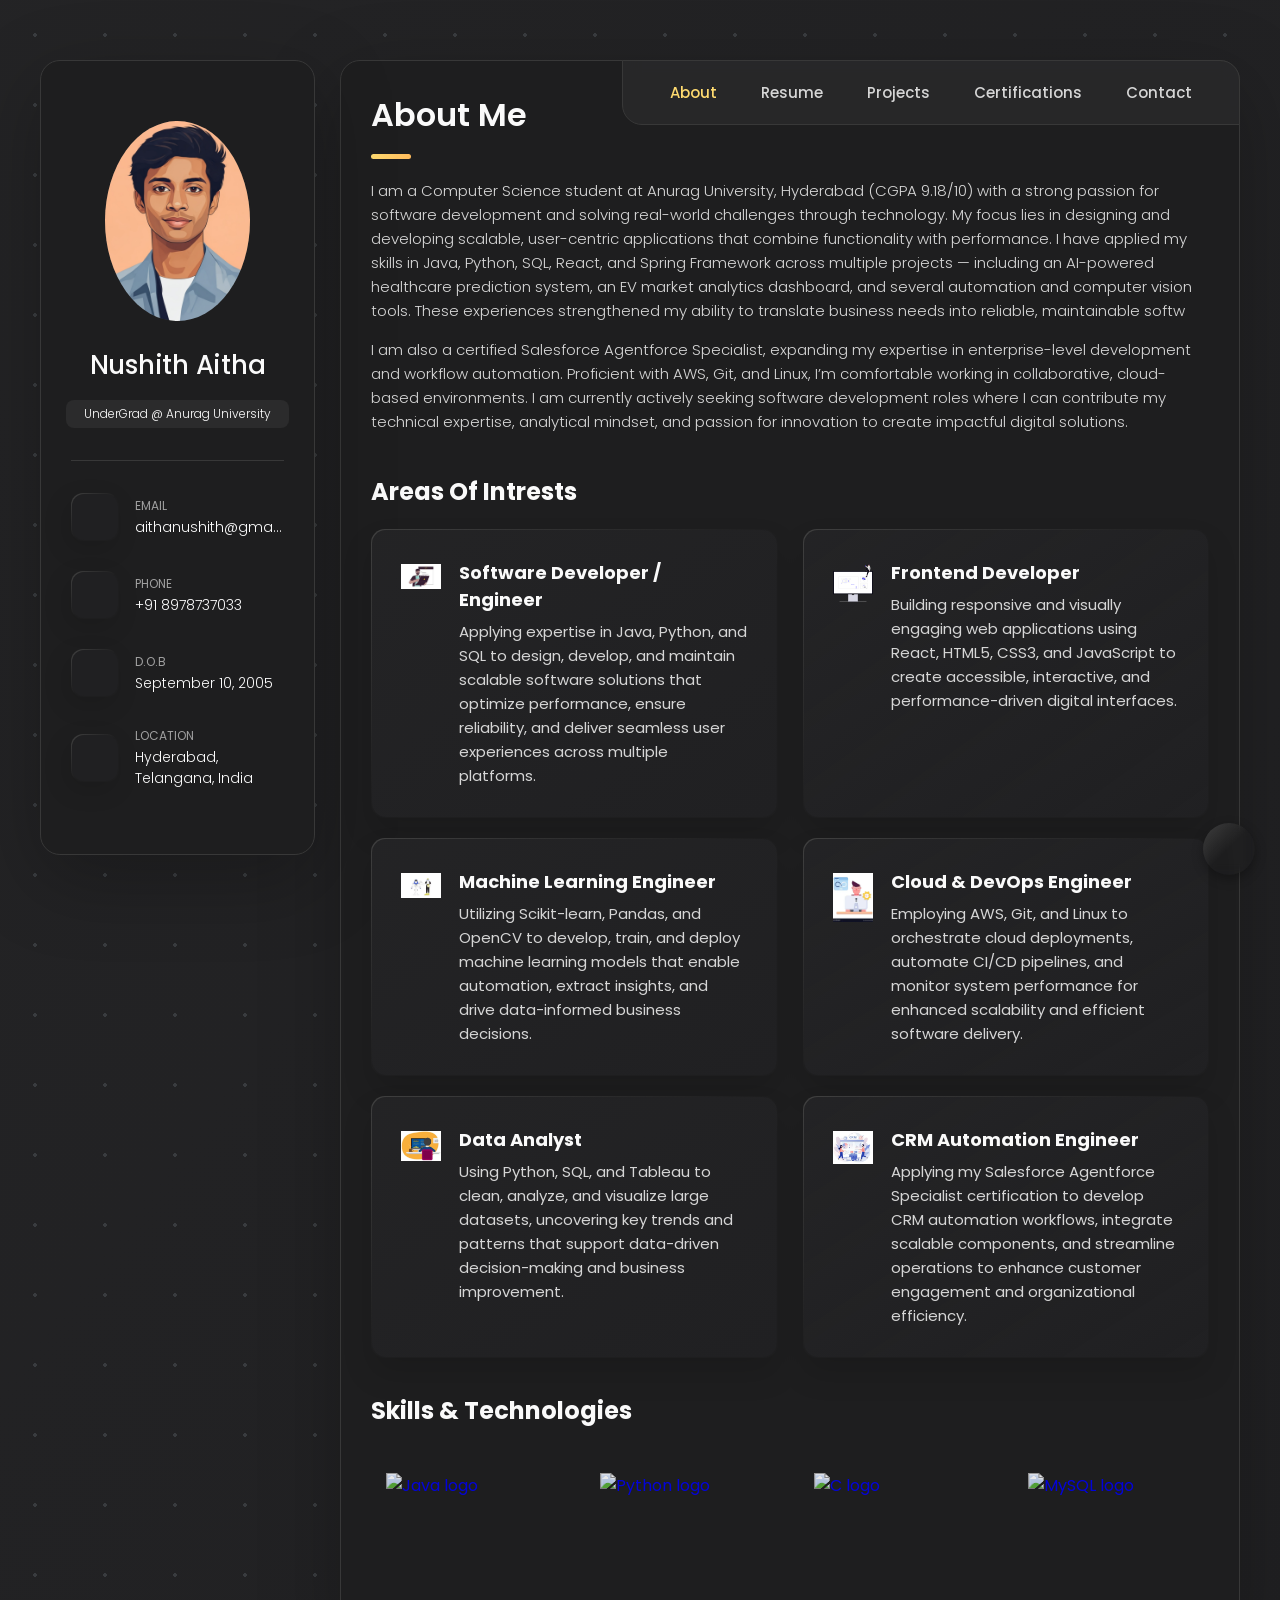
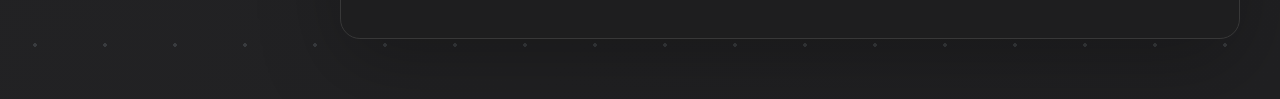
==== commit 0bb401d0: "Updated Portfolio Design and fixed Site" ====
--- a/index.html
+++ b/index.html
@@ -1,10 +1,10 @@
 <!DOCTYPE html>
 <html lang="en">
+
 <head>
   <meta charset="UTF-8">
   <meta http-equiv="X-UA-Compatible" content="IE=edge">
   <meta name="viewport" content="width=device-width, initial-scale=1.0">
-  
   <title>Nushith Aitha Portfolio</title>
 
   <!-- Favicon for the tab icon -->
@@ -18,12 +18,16 @@
 </head>
 
 <body>
-  <!-- Loader -->
-<div id="loader">
-  <div class="spinner"></div>
+  <!-- Floating dotted background -->
+  <div class="floating-bg"></div>
+    <div class="resume-download-fixed">
+  <a href="https://drive.google.com/file/d/1YUVF_EeHXnZB1c70ZWP1RTsQvVObTGT4/view?usp=sharing" target="_blank" download class="resume-download-btn">
+    <ion-icon name="download-outline"></ion-icon>
+  </a>
 </div>
-
   <main>
+
+    <!--Side Bar-->
     <aside class="sidebar" data-sidebar>
       <div class="sidebar-info">
         <figure class="avatar-box">
@@ -50,9 +54,9 @@
               <a href="mailto:aithanushith@gmail.com" class="contact-link">aithanushith@gmail.com</a>
             </div>
           </li>
-            <li class="contact-item">
-              <div class="icon-box">
-                <ion-icon name="phone-portrait-outline"></ion-icon>
+          <li class="contact-item">
+            <div class="icon-box">
+              <ion-icon name="phone-portrait-outline"></ion-icon>
             </div>
             <div class="contact-info">
               <p class="contact-title">Phone</p>
@@ -68,12 +72,12 @@
               <time datetime="1982-06-23">September 10, 2005</time>
             </div>
           </li>
-            <li class="contact-item">
-              <div class="icon-box">
-                <ion-icon name="location-outline"></ion-icon>
-              </div>
-              <div class="contact-info">
-                <p class="contact-title">Location</p>
+          <li class="contact-item">
+            <div class="icon-box">
+              <ion-icon name="location-outline"></ion-icon>
+            </div>
+            <div class="contact-info">
+              <p class="contact-title">Location</p>
               <address>Hyderabad, Telangana, India</address>
             </div>
           </li>
@@ -81,23 +85,27 @@
         <div class="separator"></div>
         <ul class="social-list">
           <li class="social-item">
-            <a href="https://Linkedin.com/in/nushithaitha" class="social-link">
-            <ion-icon name="logo-linkedin"></ion-icon>
+            <a href="https://Linkedin.com/in/nushithaitha" class="social-link" target="_blank">
+              <ion-icon name="logo-linkedin"></ion-icon>
             </a>
           </li>
           <li class="social-item">
-            <a href="https://github.com/nushithaitha" class="social-link">
+            <a href="https://github.com/nushithaitha" class="social-link" target="_blank">
               <ion-icon name="logo-github"></ion-icon>
             </a>
           </li>
           <li class="social-item">
-            <a href="https://medium.com/@aithanushith/air-canvas-ai-enhanced-interactive-drawing-aero-draw-bcaa0e007c23" class="social-link">
+            <a href="https://medium.com/@aithanushith/air-canvas-ai-enhanced-interactive-drawing-aero-draw-bcaa0e007c23"
+              class="social-link" target="_blank">
               <ion-icon name="logo-medium"></ion-icon>
             </a>
           </li>
         </ul>
       </div>
+
     </aside>
+    <!--Side Bar-->
+
     <div class="main-content">
 
       <nav class="navbar">
@@ -109,7 +117,10 @@
             <button class="navbar-link" data-nav-link data-target="resume">Resume</button>
           </li>
           <li class="navbar-item">
-            <button class="navbar-link" data-nav-link data-target = "project">Projects</button>
+            <button class="navbar-link" data-nav-link data-target="project">Projects</button>
+          </li>
+          <li class="navbar-item">
+            <button class="navbar-link" data-nav-link data-target="Certifications">Certifications</button>
           </li>
           <li class="navbar-item">
             <button class="navbar-link" data-nav-link data-target="Contact">Contact</button>
@@ -122,62 +133,108 @@
           <h2 class="h2 article-title">About me</h2>
         </header>
         <section class="about-text">
-        <p>
-            I'm a Computer Science student and a passionate Full-Stack Developer from Hyderabad, India, with a strong interest in AI/ML and creative user experiences. I enjoy transforming real-world problems into intuitive, intelligent, and impactful digital solutions.
-        </p>
-        <p>
-            My focus is on building web and mobile applications that are not only functional and scalable but also engaging and user-centered. From designing clean interfaces to writing efficient backend logic, I take care of the full development lifecycle. I bring a personal touch to every project and ensure the final product reflects both usability and innovation. I've worked on AI-powered healthcare tools, business analytics apps, and interactive UI projects that serve real users and solve meaningful problems.
-        </p>
-      </section>
-
-        <section class="service">
-          <h3 class="h3 service-title">Areas of Work</h3>
+          <p>
+            I am a Computer Science student at Anurag University, Hyderabad (CGPA 9.18/10) with a strong passion for
+            software development and solving real-world challenges through technology. My focus lies in designing and
+            developing scalable, user-centric applications that combine functionality with performance.
+
+            I have applied my skills in Java, Python, SQL, React, and Spring Framework across multiple projects —
+            including an AI-powered healthcare prediction system, an EV market analytics dashboard, and several
+            automation and computer vision tools. These experiences strengthened my ability to translate business needs
+            into reliable, maintainable softw </p>
+          <p>
+            I am also a certified Salesforce Agentforce Specialist, expanding my expertise in enterprise-level
+            development and workflow automation. Proficient with AWS, Git, and Linux, I’m comfortable working in
+            collaborative, cloud-based environments.
+
+            I am currently actively seeking software development roles where I can contribute my technical expertise,
+            analytical mindset, and passion for innovation to create impactful digital solutions. </p>
+        </section>
+
+        <section class=" service">
+          <h3 class="h3 service-title">Areas of Intrests</h3>
           <ul class="service-list">
             <li class="service-item">
               <div class="service-icon-box">
-                <img src="./assets/images/undraw_developer-avatar_f6ac.svg" alt="design icon" width="40">
+                <img src="/assets/images/SoftwareDeveloper.webp" alt="design icon" width="40" style="background: ;">
               </div>
               <div class="service-content-box">
-                <h4 class="h4 service-item-title">Full Stack Developer</h4>
+                <h4 class="h4 service-item-title">Software Developer / Engineer</h4>
                 <p class="service-item-text">
-                 Skilled in building full-stack web applications with a focus on clean design and functionality.
-                </p>
-              </div>
-            </li>
+                  Applying expertise in Java, Python, and SQL to design, develop, and maintain scalable software
+                  solutions that optimize performance, ensure reliability, and deliver seamless user experiences across
+                  multiple platforms.
+                </p>
+              </div>
+            </li>
+
             <li class="service-item">
               <div class="service-icon-box">
                 <img src="./assets/images/undraw_vibe-coding_mjme.svg" alt="Web development icon" width="40">
               </div>
               <div class="service-content-box">
-                <h4 class="h4 service-item-title">Web development</h4>
+                <h4 class="h4 service-item-title">Frontend Developer</h4>
                 <p class="service-item-text">
-                  High-quality development of sites at the professional level.
-                </p>
-              </div>
-            </li>
+                  Building responsive and visually engaging web applications using React, HTML5, CSS3, and JavaScript to
+                  create accessible, interactive, and performance-driven digital interfaces.
+                </p>
+              </div>
+            </li>
+
             <li class="service-item">
               <div class="service-icon-box">
-                <img src="./assets/images/ml.svg" alt="mobile app icon" width="40">
+                <img src="./assets/images/MachineLearningEngineer.webp" alt="mobile app icon" width="40">
               </div>
               <div class="service-content-box">
-                <h4 class="h4 service-item-title">AI/ML</h4>
+                <h4 class="h4 service-item-title">Machine Learning Engineer</h4>
                 <p class="service-item-text">
-                Building intelligent AI and machine learning solutions that drive real-world impact.
-                Passionate about data-driven innovation and creating accessible, user-friendly applications.
-                </p>
-              </div>
-            </li>
+                  Utilizing Scikit-learn, Pandas, and OpenCV to develop, train, and deploy machine learning models that
+                  enable automation, extract insights, and drive data-informed business decisions.
+                </p>
+              </div>
+            </li>
+
             <li class="service-item">
               <div class="service-icon-box">
-                <img src="./assets/images/undraw_coding_joxb.svg" alt="camera icon" width="40">
+                <img src="./assets/images/Cloud Engineer.webp" alt="camera icon" width="40">
               </div>
               <div class="service-content-box">
-                <h4 class="h4 service-item-title">Problem Solving</h4>
+                <h4 class="h4 service-item-title">Cloud & DevOps Engineer</h4>
                 <p class="service-item-text">
-                  Consistently solving diverse problems on LeetCode, GeeksforGeeks, and HackerRank to enhance coding efficiency.
-                </p>
-              </div>
-            </li>
+                  Employing AWS, Git, and Linux to orchestrate cloud deployments, automate CI/CD pipelines, and monitor
+                  system performance for enhanced scalability and efficient software delivery.
+                </p>
+              </div>
+            </li>
+
+            <li class="service-item">
+              <div class="service-icon-box">
+                <img src="./assets/images/Data Analyst.webp" alt="camera icon" width="40">
+              </div>
+              <div class="service-content-box">
+                <h4 class="h4 service-item-title">Data Analyst</h4>
+                <p class="service-item-text">
+                  Using Python, SQL, and Tableau to clean, analyze, and visualize large datasets, uncovering key trends
+                  and patterns that support data-driven decision-making and business improvement.
+                </p>
+              </div>
+            </li>
+
+            <li class="service-item">
+              <div class="service-icon-box">
+                <img src="./assets/images/CRM.webp" alt="camera icon" width="40">
+              </div>
+              <div class="service-content-box">
+                <h4 class="h4 service-item-title">CRM Automation Engineer</h4>
+                <p class="service-item-text">
+                  Applying my Salesforce Agentforce Specialist certification to develop CRM automation workflows,
+                  integrate scalable components, and streamline operations to enhance customer engagement and
+                  organizational efficiency.
+                </p>
+              </div>
+            </li>
+
+
           </ul>
         </section>
         <div class="modal-container" data-modal-container>
@@ -199,291 +256,643 @@
         </div>
         <section class="clients">
           <h3 class="h3 clients-title">Skills & Technologies</h3>
-  <ul class="clients-list has-scrollbar">
-    <li class="clients-item" title="Java">
-      <a href="https://www.oracle.com/java/" target="_blank" rel="noopener noreferrer" aria-label="Java">
-        <img src="https://cdn.jsdelivr.net/gh/devicons/devicon/icons/java/java-original.svg" alt="Java logo" width="60" height="60">
-      </a>
-    </li>
-    <li class="clients-item" title="Python">
-      <a href="https://www.python.org/" target="_blank" rel="noopener noreferrer" aria-label="Python">
-        <img src="https://cdn.jsdelivr.net/gh/devicons/devicon/icons/python/python-original.svg" alt="Python logo" width="60" height="60">
-      </a>
-    </li>
-    <li class="clients-item" title="React.js">
-      <a href="https://reactjs.org/" target="_blank" rel="noopener noreferrer" aria-label="React.js">
-        <img src="https://cdn.jsdelivr.net/gh/devicons/devicon/icons/react/react-original.svg" alt="React.js logo" width="60" height="60">
-      </a>
-    </li>
-    <li class="clients-item" title="Spring Framework">
-      <a href="https://spring.io/projects/spring-framework" target="_blank" rel="noopener noreferrer" aria-label="Spring Framework">
-        <img src="https://cdn.jsdelivr.net/gh/devicons/devicon/icons/spring/spring-original.svg" alt="Spring Framework logo" width="60" height="60">
-      </a>
-    </li>
-    <li class="clients-item" title="OpenCV">
-  <a href="https://opencv.org/" target="_blank" rel="noopener noreferrer" aria-label="OpenCV">
-    <img src="https://opencv.org/wp-content/uploads/2019/02/opencv-logo-1.png" alt="OpenCV logo" width="60" height="40">
-  </a>
-</li>
-
-<li class="clients-item" title="AWS">
-  <a href="https://aws.amazon.com/" target="_blank" rel="noopener noreferrer" aria-label="Amazon Web Services">
-    <img src="https://a0.awsstatic.com/libra-css/images/logos/aws_logo_smile_1200x630.png" alt="AWS logo" width="60">
-  </a>
-</li>
-
-    <li class="clients-item" title="JavaScript">
-      <a href="https://developer.mozilla.org/en-US/docs/Web/JavaScript" target="_blank" rel="noopener noreferrer" aria-label="JavaScript">
-        <img src="https://cdn.jsdelivr.net/gh/devicons/devicon/icons/javascript/javascript-original.svg" alt="JavaScript logo" width="60" height="60">
-      </a>
-    </li>
-    <li class="clients-item" title="SQL">
-      <a href="https://en.wikipedia.org/wiki/SQL" target="_blank" rel="noopener noreferrer" aria-label="SQL">
-        <img src="https://cdn.jsdelivr.net/gh/devicons/devicon/icons/mysql/mysql-original.svg" alt="SQL logo" width="60" height="60">
-      </a>
-    </li>
-    <li class="clients-item" title="Linux">
-      <a href="https://www.linux.org/" target="_blank" rel="noopener noreferrer" aria-label="Linux">
-        <img src="https://cdn.jsdelivr.net/gh/devicons/devicon/icons/linux/linux-original.svg" alt="Linux logo" width="60" height="60">
-      </a>
-    </li>
-  </ul>
+          <ul class="clients-list has-scrollbar">
+
+            <!-- Programming Languages -->
+            <li class="clients-item" title="Java">
+              <a href="https://www.oracle.com/java/" target="_blank" rel="noopener noreferrer" aria-label="Java">
+                <img src="https://cdn.jsdelivr.net/gh/devicons/devicon/icons/java/java-original.svg" alt="Java logo"
+                  width="60" height="60">
+              </a>
+            </li>
+
+            <li class="clients-item" title="Python">
+              <a href="https://www.python.org/" target="_blank" rel="noopener noreferrer" aria-label="Python">
+                <img src="https://cdn.jsdelivr.net/gh/devicons/devicon/icons/python/python-original.svg"
+                  alt="Python logo" width="60" height="60">
+              </a>
+            </li>
+
+            <li class="clients-item" title="C Language">
+              <a href="https://en.wikipedia.org/wiki/C_(programming_language)" target="_blank" rel="noopener noreferrer"
+                aria-label="C Language">
+                <img src="https://cdn.jsdelivr.net/gh/devicons/devicon/icons/c/c-original.svg" alt="C logo" width="60"
+                  height="60">
+              </a>
+            </li>
+
+            <li class="clients-item" title="SQL / MySQL">
+              <a href="https://www.mysql.com/" target="_blank" rel="noopener noreferrer" aria-label="SQL">
+                <img src="https://cdn.jsdelivr.net/gh/devicons/devicon/icons/mysql/mysql-original.svg" alt="MySQL logo"
+                  width="60" height="60">
+              </a>
+            </li>
+
+            <!-- Web Technologies -->
+            <li class="clients-item" title="HTML5 / CSS3">
+              <a href="https://developer.mozilla.org/en-US/docs/Web/Guide/HTML/HTML5" target="_blank"
+                rel="noopener noreferrer" aria-label="HTML5 CSS3">
+                <img src="https://cdn.jsdelivr.net/gh/devicons/devicon/icons/html5/html5-original.svg" alt="HTML5 logo"
+                  width="60" height="60">
+              </a>
+            </li>
+
+            <li class="clients-item" title="JavaScript">
+              <a href="https://developer.mozilla.org/en-US/docs/Web/JavaScript" target="_blank"
+                rel="noopener noreferrer" aria-label="JavaScript">
+                <img src="https://cdn.jsdelivr.net/gh/devicons/devicon/icons/javascript/javascript-original.svg"
+                  alt="JavaScript logo" width="60" height="60">
+              </a>
+            </li>
+
+            <li class="clients-item" title="React.js">
+              <a href="https://react.dev/" target="_blank" rel="noopener noreferrer" aria-label="React.js">
+                <img src="https://cdn.jsdelivr.net/gh/devicons/devicon/icons/react/react-original.svg"
+                  alt="React.js logo" width="60" height="60">
+              </a>
+            </li>
+
+            <li class="clients-item" title="Bootstrap">
+              <a href="https://getbootstrap.com/" target="_blank" rel="noopener noreferrer" aria-label="Bootstrap">
+                <img src="https://cdn.jsdelivr.net/gh/devicons/devicon/icons/bootstrap/bootstrap-original.svg"
+                  alt="Bootstrap logo" width="60" height="60">
+              </a>
+            </li>
+
+            <li class="clients-item" title="Spring Framework">
+              <a href="https://spring.io/projects/spring-framework" target="_blank" rel="noopener noreferrer"
+                aria-label="Spring Framework">
+                <img src="https://cdn.jsdelivr.net/gh/devicons/devicon/icons/spring/spring-original.svg"
+                  alt="Spring logo" width="60" height="60">
+              </a>
+            </li>
+
+            <li class="clients-item" title="Flask">
+              <a href="https://flask.palletsprojects.com/" target="_blank" rel="noopener noreferrer" aria-label="Flask">
+                <img src="https://cdn.jsdelivr.net/gh/devicons/devicon/icons/flask/flask-original.svg" alt="Flask logo"
+                  width="60" height="60">
+              </a>
+            </li>
+
+            <li class="clients-item" title="OpenCV">
+              <a href="https://opencv.org/" target="_blank" rel="noopener noreferrer" aria-label="OpenCV">
+                <img src="https://opencv.org/wp-content/uploads/2019/02/opencv-logo-1.png" alt="OpenCV logo" width="60"
+                  height="40">
+              </a>
+            </li>
+
+            <li class="clients-item" title="Tableau">
+              <a href="https://www.tableau.com/" target="_blank" rel="noopener noreferrer" aria-label="Tableau">
+                <img src="https://cdn.worldvectorlogo.com/logos/tableau-software.svg" alt="Tableau logo" width="60"
+                  height="60">
+              </a>
+            </li>
+
+            <!-- Cloud & Tools -->
+            <li class="clients-item" title="AWS">
+              <a href="https://aws.amazon.com/" target="_blank" rel="noopener noreferrer"
+                aria-label="Amazon Web Services">
+                <img src="https://a0.awsstatic.com/libra-css/images/logos/aws_logo_smile_1200x630.png" alt="AWS logo"
+                  width="60">
+              </a>
+            </li>
+
+            <li class="clients-item" title="Git / GitHub">
+              <a href="https://github.com/" target="_blank" rel="noopener noreferrer" aria-label="GitHub">
+                <img src="https://cdn.jsdelivr.net/gh/devicons/devicon/icons/github/github-original.svg"
+                  alt="GitHub logo" width="60" height="60">
+              </a>
+            </li>
+
+            <li class="clients-item" title="Linux">
+              <a href="https://www.linux.org/" target="_blank" rel="noopener noreferrer" aria-label="Linux">
+                <img src="https://cdn.jsdelivr.net/gh/devicons/devicon/icons/linux/linux-original.svg" alt="Linux logo"
+                  width="60" height="60">
+              </a>
+            </li>
+
+            <li class="clients-item" title="VS Code">
+              <a href="https://code.visualstudio.com/" target="_blank" rel="noopener noreferrer" aria-label="VS Code">
+                <img src="https://cdn.jsdelivr.net/gh/devicons/devicon/icons/vscode/vscode-original.svg"
+                  alt="VS Code logo" width="60" height="60">
+              </a>
+            </li>
+
+            <li class="clients-item" title="IntelliJ IDEA">
+              <a href="https://www.jetbrains.com/idea/" target="_blank" rel="noopener noreferrer"
+                aria-label="IntelliJ IDEA">
+                <img src="https://cdn.jsdelivr.net/gh/devicons/devicon/icons/intellij/intellij-original.svg"
+                  alt="IntelliJ IDEA logo" width="60" height="60">
+              </a>
+            </li>
+
+            <li class="clients-item" title="Jupyter Notebook">
+              <a href="https://jupyter.org/" target="_blank" rel="noopener noreferrer" aria-label="Jupyter Notebook">
+                <img src="https://cdn.jsdelivr.net/gh/devicons/devicon/icons/jupyter/jupyter-original.svg"
+                  alt="Jupyter logo" width="60" height="60">
+              </a>
+            </li>
+
+            <!-- Design & Misc -->
+            <li class="clients-item" title="Figma">
+              <a href="https://www.figma.com/" target="_blank" rel="noopener noreferrer" aria-label="Figma">
+                <img src="https://cdn.jsdelivr.net/gh/devicons/devicon/icons/figma/figma-original.svg" alt="Figma logo"
+                  width="60" height="60">
+              </a>
+            </li>
+
+            <li class="clients-item" title="Salesforce (CRM)">
+              <a href="https://www.salesforce.com/" target="_blank" rel="noopener noreferrer" aria-label="Salesforce">
+                <img src="https://cdn.worldvectorlogo.com/logos/salesforce-2.svg" alt="Salesforce logo" width="60"
+                  height="60">
+              </a>
+            </li>
+
+          </ul>
+
         </section>
       </article>
-<article class="navbar-link" data-page="resume">
-  <header>
-    <h2 class="h2 article-title">Resume</h2>
-  </header>
-  <section class="timeline">
-    <div class="title-wrapper">
-      <div class="icon-box">
-        <ion-icon name="book-outline"></ion-icon>
-      </div>
-      <h3 class="h3">Education</h3>
-    </div>
-    <ol class="timeline-list">
-
-      <li class="timeline-item">
-        <h4 class="h4 timeline-item-title">Anurag University, Hyderabad, India</h4>
-        <span>2022 - Present</span>
-        <p class="timeline-text">
-          Pursuing Bachelor of Technology in Computer Science with a CGPA of 9.26/10.0. Coursework includes Data Structures, Algorithms, Machine Learning, Operating Systems, and Software Engineering.
-        </p>
-      </li>
-
-      <li class="timeline-item">
-        <h4 class="h4 timeline-item-title">Abhyaas Junior College, Hyderabad, India</h4>
-        <span>2020 - 2022</span>
-        <p class="timeline-text">
-          Completed Intermediate Education with 96.1% in Mathematics, Physics, and Chemistry.
-        </p>
-      </li>
-
-      <li class="timeline-item">
-        <h4 class="h4 timeline-item-title">Shine High School, Warangal, India</h4>
-        <span>2020</span>
-        <p class="timeline-text">My Secondary Education</p>
-      </li>
-
-    </ol>
-
-  </section>
-
-  <section class="timeline">
-
-    <div class="title-wrapper">
-      <div class="icon-box">
-        <ion-icon name="briefcase-outline"></ion-icon>
-      </div>
-      <h3 class="h3">Experience</h3>
-    </div>
-
-    <ol class="timeline-list">
-
-      <li class="timeline-item">
-        <h4 class="h4 timeline-item-title">Machine Learning and Data Science Intern - Feynn Labs Services (Remote)</h4>
-        <span>May 2025 - July 2025</span>
-        <p class="timeline-text">
-          Developed ML models for consumer behavior and market trend analysis using Python and SQL. Completed projects involving AI product prototyping and market segmentation.
-        </p>
-      </li>
-
-      <li class="timeline-item">
-        <h4 class="h4 timeline-item-title">Summer Intern - Linux World Informatics Pvt. Ltd (Remote)</h4>
-        <span>June 2024 - August 2024</span>
-        <p class="timeline-text">
-          Built Python-based computer vision applications using OpenCV and ML models, including gesture-controlled virtual calculator and interactive drawing tools.
-        </p>
-      </li>
-
-      <li class="timeline-item">
-        <h4 class="h4 timeline-item-title">Web Development and Design Intern - A.N.D Intern (Remote)</h4>
-        <span>December 2023 - January 2024</span>
-        <p class="timeline-text">
-          Created responsive and user-friendly websites using HTML5, CSS3, JavaScript, Spring Framework, and Maven.
-        </p>
-      </li>
-
-    </ol>
-
-  </section>
-
-  <section class="skill">
-
-    <h3 class="h3 skills-title">My Skills</h3>
-
-    <ul class="skills-list content-card">
-
-      <li class="skills-item">
-        <div class="title-wrapper">
-          <h5 class="h5">Programming Languages (Java, Python, C, JavaScript, SQL)</h5>
-          <data value="85">85%</data>
-        </div>
-        <div class="skill-progress-bg">
-          <div class="skill-progress-fill" style="width: 85%;"></div>
-        </div>
-      </li>
-
-      <li class="skills-item">
-        <div class="title-wrapper">
-          <h5 class="h5">Web Technologies (React, Spring Framework, HTML5, CSS3, JSP/Servlets)</h5>
-          <data value="80">80%</data>
-        </div>
-        <div class="skill-progress-bg">
-          <div class="skill-progress-fill" style="width: 80%;"></div>
-        </div>
-      </li>
-
-      <li class="skills-item">
-        <div class="title-wrapper">
-          <h5 class="h5">AI & Machine Learning (OpenCV, Scikit-learn, Data Analysis)</h5>
-          <data value="75">75%</data>
-        </div>
-        <div class="skill-progress-bg">
-          <div class="skill-progress-fill" style="width: 75%;"></div>
-        </div>
-      </li>
-
-      <li class="skills-item">
-        <div class="title-wrapper">
-          <h5 class="h5">Cloud & DevOps (AWS, Linux, Git/GitHub)</h5>
-          <data value="70">70%</data>
-        </div>
-        <div class="skill-progress-bg">
-          <div class="skill-progress-fill" style="width: 70%;"></div>
-        </div>
-      </li>
-
-      <li class="skills-item">
-        <div class="title-wrapper">
-          <h5 class="h5">Core Competencies (DSA, Database Management, Problem Solving)</h5>
-          <data value="85">85%</data>
-        </div>
-        <div class="skill-progress-bg">
-          <div class="skill-progress-fill" style="width: 85%;"></div>
-        </div>
-      </li>
-
-    </ul>
-
-  </section>
-
-</article>
-
-<article class="navbar-link" data-page="project">
-
-  <header>
-    <h2 class="h2 article-title">Projects</h2>
-  </header>
-
-  <section class="projects">
-
-    <ul class="filter-list">
-      <li class="filter-item"><button data-filter-btn>Full Stack Project</button></li>
-      <li class="filter-item"><button data-filter-btn>Computer Vision</button></li>
-      <li class="filter-item"><button data-filter-btn>Machine Learning & Python</button></li>
-    </ul>
-
-    <ul class="project-list">
-
-      <li class="project-item active" data-filter-item data-category="Full Stack">
-        <a href="https://github.com/nushithaitha/health.git" target="_blank">
-          <figure class="project-img">
-            <div class="project-item-icon-box"><ion-icon name="eye-outline"></ion-icon></div>
-            <img src="./assets/images/ruralhealth.png" alt="Rural Health Care AI" loading="lazy">
-          </figure>
-          <h3 style="text-align:center"  class="project-title">Rural Health Care AI</h3>
-        </a>
-      </li>
-
-      <li class="project-item active" data-filter-item data-category="Computer Vision">
-        <a href="https://github.com/nushithaitha/AeroCanvas" target="_blank">
-          <figure class="project-img">
-            <div class="project-item-icon-box"><ion-icon name="eye-outline"></ion-icon></div>
-            <img src="./assets/images/aircanvas.jpg" alt="Virtual Air Canvas" loading="lazy">
-          </figure>
-          <h3 style="text-align:center" class="project-title">Virtual Air Canvas</h3>
-        </a>
-      </li>
-
-      <li class="project-item active" data-filter-item data-category="Computer Vision">
-        <a href="#" target="_blank">
-          <figure class="project-img">
-            <div class="project-item-icon-box"><ion-icon name="eye-outline"></ion-icon></div>
-            <img src="./assets/images/metro.jpg" alt="Metro Ticketing" loading="lazy">
-          </figure>
-          <h3 style="text-align:center"  class="project-title">Metro Ticketing (Facial Recognition)</h3>
-        </a>
-      </li>
-
-      <li class="project-item active" data-filter-item data-category="Computer Vision">
-        <a href="https://github.com/nushithaitha/PythonVirtualCalculator" target="_blank">
-          <figure class="project-img">
-            <div class="project-item-icon-box"><ion-icon name="eye-outline"></ion-icon></div>
-            <img src="./assets/images/cal.jpg" alt="Virtual Calculator" loading="lazy">
-          </figure>
-          <h3 style="text-align:center"  class="project-title">Virtual Calculator</h3>
-        </a>
-      </li>
-
-      <li class="project-item active" data-filter-item data-category="Python">
-        <a href="https://github.com/nushithaitha/PythonMenuBasedProject.git" target="_blank">
-          <figure class="project-img">
-            <div class="project-item-icon-box"><ion-icon name="eye-outline"></ion-icon></div>
-            <img src="./assets/images/python.jpg" alt="Python Menu" loading="lazy">
-          </figure>
-          <h3 style="text-align:center"  class="project-title">Python Menu Project</h3>
-        </a>
-      </li>
-
-      <li class="project-item active" data-filter-item data-category="Computer Vision">
-        <a href="https://github.com/nushithaitha/VolumeControllerUsingPython.git" target="_blank">
-          <figure class="project-img">
-            <div class="project-item-icon-box"><ion-icon name="eye-outline"></ion-icon></div>
-            <img src="./assets/images/sound.jpg" alt="Virtual Volume Controller" loading="lazy">
-          </figure>
-          <h3 style="text-align:center"  class="project-title">Virtual Volume Controller</h3>
-        </a>
-      </li>
-
-      <li class="project-item active" data-filter-item data-category="Machine Learning">
-        <a href="https://github.com/nushithaitha/Stock-Price-Prediction-Using-Machine-Learning.git target="_blank"">
-          <figure class="project-img">
-            <div class="project-item-icon-box"><ion-icon name="eye-outline"></ion-icon></div>
-            <img src="./assets/images/download (3).jpeg" alt="Stock Prediction" loading="lazy">
-          </figure>
-          <h3 style="text-align:center"  class="project-title">Stock Prediction Model</h3>
-        </a>
-      </li>
-
-    </ul>
-
-  </section>
-
-</article>
-
-
-      <article class="navbar-link" data-page="contact">
+      <article class="navbar-link" data-page="resume" class="mar">
+        <header>
+          <h2 class="h2 article-title">Resume</h2>
+        </header>
+        <section class="timeline">
+          <div class="title-wrapper">
+            <div class="icon-box">
+              <ion-icon name="book-outline"></ion-icon>
+            </div>
+            <h3 class="h3">Education</h3>
+          </div>
+          <ol class="timeline-list">
+
+            <li class="timeline-item">
+              <h4 class="h4 timeline-item-title">Anurag University — Hyderabad, India</h4>
+              <span>September 2022 – Present</span>
+              <p class="timeline-text">
+                Anurag University is a leading institution for technology and engineering education, recognized for its
+                research-driven curriculum.
+              </p>
+              <ul class="timeline-bullets">
+                <li>Pursuing <strong>Bachelor of Technology in Computer Science</strong> with a current <strong>CGPA
+                    of 9.18/10</strong>.</li>
+                <li>Coursework includes <strong>Data Structures & Algorithms</strong>, <strong>Machine
+                    Learning</strong>, <strong>Operating Systems</strong>, <strong>Database Management Systems</strong>,
+                  and <strong>Software Engineering</strong>.</li>
+                <li>Actively engaged in academic research and innovation projects, with participation in university
+                  hackathons and technical events.</li>
+              </ul>
+            </li>
+
+            <li class="timeline-item">
+              <h4 class="h4 timeline-item-title">Abhyaas Junior College — Hyderabad, India</h4>
+              <span>June 2020 – March 2022</span>
+              <p class="timeline-text">
+                Abhyaas Junior College is known for its excellence in science and mathematics education, fostering
+                strong analytical and problem-solving foundations.
+              </p>
+              <ul class="timeline-bullets">
+                <li>Completed <strong>Intermediate Education</strong> with <strong>96.1%</strong> in Mathematics,
+                  Physics, and Chemistry.</li>
+                <li>Built a strong conceptual understanding of core scientific and logical reasoning principles through
+                  practical problem-solving.</li>
+              </ul>
+            </li>
+
+            <li class="timeline-item">
+              <h4 class="h4 timeline-item-title">Shine High School — Warangal, India</h4>
+              <span>2019 – 2020</span>
+              <p class="timeline-text">
+                Shine High School emphasizes holistic learning and early leadership development.
+              </p>
+              <ul class="timeline-bullets">
+                <li>Completed <strong>Secondary School Education</strong> with distinction, maintaining academic
+                  excellence throughout the curriculum.</li>
+                <li>Developed early interest in computing, logical thinking, and technology-driven innovation.</li>
+              </ul>
+            </li>
+
+          </ol>
+
+        </section>
+
+        <section class="timeline">
+
+          <div class="title-wrapper">
+            <div class="icon-box">
+              <ion-icon name="briefcase-outline"></ion-icon>
+            </div>
+            <h3 class="h3">Experience</h3>
+          </div>
+
+          <ol class="timeline-list">
+            <li class="timeline-item">
+              <h4 class="h4 timeline-item-title">Machine Learning and Data Science Intern — Feynn Labs Services, India
+                (Remote)</h4>
+              <span>May 2025 – July 2025</span>
+              <p class="timeline-text">
+                Feynn Labs Services is a data analytics firm specializing in AI-driven market segmentation and consumer
+                behavior insights.
+              </p>
+              <ul class="timeline-bullets">
+                <li>Enhanced segmentation accuracy by <strong>25–35%</strong> through data cleaning, preprocessing, and
+                  model tuning using <strong>Python</strong>, <strong>R</strong>, and <strong>SQL</strong>.</li>
+                <li>Developed and deployed <strong>machine learning models</strong> leveraging K-Means, KNN, and PCA for
+                  actionable business insights across 3 client projects.</li>
+                <li>Contributed to <strong>AI product prototyping</strong> and optimized pipelines to improve model
+                  reliability and scalability in production environments.</li>
+              </ul>
+            </li>
+
+            <li class="timeline-item">
+              <h4 class="h4 timeline-item-title">Summer Intern — Linux World Informatics Pvt. Ltd, India (Remote)</h4>
+              <span>June 2024 – August 2024</span>
+              <p class="timeline-text">
+                Linux World Informatics is a global EdTech and IT innovation company focused on AI, automation, and
+                open-source development.
+              </p>
+              <ul class="timeline-bullets">
+                <li>Engineered Python-based <strong>computer vision applications</strong> including a gesture-controlled
+                  calculator and <strong>Aero Canvas</strong> using <strong>OpenCV</strong> and <strong>Gemini
+                    API</strong>.</li>
+                <li>Achieved <strong>90%+ accuracy</strong> in real-time gesture recognition through advanced ML
+                  optimization and algorithm fine-tuning.</li>
+                <li>Delivered <strong>responsive AI-driven web interfaces</strong> integrating front-end design with
+                  real-time ML capabilities for enhanced usability.</li>
+              </ul>
+            </li>
+
+            <li class="timeline-item">
+              <h4 class="h4 timeline-item-title">Web Development and Design Intern — A.N.D Intern, India (Remote)</h4>
+              <span>December 2023 – January 2024</span>
+              <p class="timeline-text">
+                A.N.D Intern is a digital solutions startup specializing in responsive front-end and Spring-based
+                backend applications.
+              </p>
+              <ul class="timeline-bullets">
+                <li>Developed <strong>responsive, full-stack web applications</strong> using <strong>HTML5</strong>,
+                  <strong>CSS3</strong>, <strong>JavaScript</strong>, and <strong>Spring Boot</strong> for client-facing
+                  platforms.
+                </li>
+                <li>Implemented <strong>interactive UI/UX designs</strong> to improve accessibility and performance
+                  across multiple devices.</li>
+                <li>Collaborated with backend teams to integrate services using <strong>Maven</strong> and ensure
+                  efficient deployment and scalability.</li>
+              </ul>
+            </li>
+
+
+          </ol>
+
+        </section>
+
+        <section class="skill">
+
+          <h3 class="h3 skills-title">My Skills</h3>
+
+          <ul class="skills-list content-card">
+
+            <li class="skills-item">
+              <div class="title-wrapper">
+                <h5 class="h5">Programming Languages (Java, Python, C, JavaScript, SQL)</h5>
+                <data value="85">85%</data>
+              </div>
+              <div class="skill-progress-bg">
+                <div class="skill-progress-fill" style="width: 85%;"></div>
+              </div>
+            </li>
+
+            <li class="skills-item">
+              <div class="title-wrapper">
+                <h5 class="h5">Web Technologies (React, Spring Framework, HTML5, CSS3, JSP/Servlets)</h5>
+                <data value="80">80%</data>
+              </div>
+              <div class="skill-progress-bg">
+                <div class="skill-progress-fill" style="width: 80%;"></div>
+              </div>
+            </li>
+
+            <li class="skills-item">
+              <div class="title-wrapper">
+                <h5 class="h5">AI & Machine Learning (OpenCV, Scikit-learn, Data Analysis)</h5>
+                <data value="75">75%</data>
+              </div>
+              <div class="skill-progress-bg">
+                <div class="skill-progress-fill" style="width: 75%;"></div>
+              </div>
+            </li>
+
+            <li class="skills-item">
+              <div class="title-wrapper">
+                <h5 class="h5">Cloud & DevOps (AWS, Linux, Git/GitHub)</h5>
+                <data value="70">70%</data>
+              </div>
+              <div class="skill-progress-bg">
+                <div class="skill-progress-fill" style="width: 70%;"></div>
+              </div>
+            </li>
+
+            <li class="skills-item">
+              <div class="title-wrapper">
+                <h5 class="h5">Core Competencies (DSA, Database Management, Problem Solving)</h5>
+                <data value="85">85%</data>
+              </div>
+              <div class="skill-progress-bg">
+                <div class="skill-progress-fill" style="width: 85%;"></div>
+              </div>
+            </li>
+
+          </ul>
+
+        </section>
+
+      </article>
+      <!-- ================== CERTIFICATIONS ================== -->
+      <article class="navbar-link" data-page="certifications" class="mar">
+
+        <header>
+          <h2 class="h2 article-title">Certifications</h2>
+        </header>
+
+        <section class="cert-section">
+          <ul class="cert-list">
+
+            <!-- Salesforce -->
+            <li class="cert-item active" data-filter-item data-category="Development">
+              <a href="https://www.salesforce.com/" target="_blank" rel="noopener noreferrer">
+                <figure class="cert-img">
+                  <div class="cert-item-icon-box">
+                    <ion-icon name="ribbon-outline"></ion-icon>
+                  </div>
+                  <img src="https://cdn.worldvectorlogo.com/logos/salesforce-2.svg" alt="Salesforce" loading="lazy">
+                </figure>
+                <h3 style="text-align:center" class="cert-title">Salesforce Agentforce Specialist</h3>
+                <p style="text-align:left; color: var(--light-gray); font-size: var(--fs-6);">
+                  Certified Salesforce Agentforce Specialist skilled in CRM workflow automation, Lightning App
+                  development, and customer data management.
+                </p>
+              </a>
+            </li>
+
+            <!-- IBM Cloud Computing -->
+            <li class="cert-item active" data-filter-item data-category="Cloud & Data">
+              <a href="https://www.ibm.com/training/cloud" target="_blank" rel="noopener noreferrer">
+                <figure class="cert-img">
+                  <div class="cert-item-icon-box">
+                    <ion-icon name="cloud-outline"></ion-icon>
+                  </div>
+                  <img src="https://upload.wikimedia.org/wikipedia/commons/5/51/IBM_logo.svg" alt="IBM Cloud"
+                    loading="lazy">
+                </figure>
+                <h3 style="text-align:center" class="cert-title">IBM Cloud Computing Fundamentals</h3>
+                <p style="text-align:left; color: var(--light-gray); font-size: var(--fs-6);">
+                  Completed IBM Cloud course covering virtualization, IaaS, PaaS, and deployment models with hands-on
+                  experience in cloud management.
+                </p>
+              </a>
+            </li>
+
+            <!-- Infosys Springboard Java -->
+            <li class="cert-item active" data-filter-item data-category="Development">
+              <a href="https://infyspringboard.onwingspan.com/web/en/page/home" target="_blank"
+                rel="noopener noreferrer">
+                <figure class="cert-img">
+                  <div class="cert-item-icon-box">
+                    <ion-icon name="code-slash-outline"></ion-icon>
+                  </div>
+                  <img
+                    src="https://infyspringboard.onwingspan.com/web/assets/images/infosysheadstart/app_logos/landing-new.png"
+                    alt="Infosys Springboard" loading="lazy">
+                </figure>
+                <h3 style="text-align:center" class="cert-title">Infosys Springboard — Java Programming</h3>
+                <p style="text-align:left; color: var(--light-gray); font-size: var(--fs-6);">
+                  Gained hands-on experience in Java fundamentals, OOP principles, and backend programming as part of
+                  Infosys Springboard curriculum.
+                </p>
+              </a>
+            </li>
+
+            <!-- Great Learning DSA -->
+            <li class="cert-item active" data-filter-item data-category="Development">
+              <a href="https://www.mygreatlearning.com/" target="_blank" rel="noopener noreferrer">
+                <figure class="cert-img">
+                  <div class="cert-item-icon-box">
+                    <ion-icon name="git-branch-outline"></ion-icon>
+                  </div>
+                  <img
+                    src="https://d1vwxdpzbgdqj.cloudfront.net/s3-public-images/learning-partners/greatlearning-brand.svg"
+                    alt="Great Learning" loading="lazy">
+                </figure>
+                <h3 style="text-align:center" class="cert-title">Data Structures & Algorithms — Great Learning</h3>
+                <p style="text-align:left; color: var(--light-gray); font-size: var(--fs-6);">
+                  Completed DSA specialization with focus on time complexity, sorting, searching, and problem-solving
+                  using Java and Python.
+                </p>
+              </a>
+            </li>
+
+            <!-- GUVI Python -->
+            <li class="cert-item active" data-filter-item data-category="AI & Analytics">
+              <a href="https://www.guvi.in/" target="_blank" rel="noopener noreferrer">
+                <figure class="cert-img">
+                  <div class="cert-item-icon-box">
+                    <ion-icon name="logo-python"></ion-icon>
+                  </div>
+                  <img
+                    src="https://www.guvi.in/assets/BU5KIClQ-logo.webp"
+                    alt="GUVI Python" loading="lazy">
+                </figure>
+                <h3 style="text-align:center" class="cert-title">Python Programming — GUVI</h3>
+                <p style="text-align:left; color: var(--light-gray); font-size: var(--fs-6);">
+                  Acquired proficiency in Python programming, libraries, and logic building through GUVI’s certified
+                  hands-on learning track.
+                </p>
+              </a>
+            </li>
+
+            <!-- Infosys Big Data -->
+            <li class="cert-item active" data-filter-item data-category="Cloud & Data">
+              <a href="https://infyspringboard.onwingspan.com/" target="_blank" rel="noopener noreferrer">
+                <figure class="cert-img">
+                  <div class="cert-item-icon-box">
+                    <ion-icon name="analytics-outline"></ion-icon>
+                  </div>
+                  <img
+                    src="https://infyspringboard.onwingspan.com/web/assets/images/infosysheadstart/app_logos/landing-new.png"
+                    alt="Infosys Big Data" loading="lazy">
+                </figure>
+                <h3 style="text-align:center" class="cert-title">Infosys Springboard — Big Data Analytics</h3>
+                <p style="text-align:left; color: var(--light-gray); font-size: var(--fs-6);">
+                  Learned Hadoop, Spark, and data pipeline fundamentals, focusing on distributed data processing and
+                  large-scale analytics systems.
+                </p>
+              </a>
+            </li>
+
+            <!-- Cisco Data Visualization -->
+            <li class="cert-item active" data-filter-item data-category="AI & Analytics">
+              <a href="https://www.netacad.com/" target="_blank" rel="noopener noreferrer">
+                <figure class="cert-img">
+                  <div class="cert-item-icon-box">
+                    <ion-icon name="bar-chart-outline"></ion-icon>
+                  </div>
+                  <img
+                    src="https://learningnetwork.cisco.com/resource/1701841064000/peakLightning/images/Cisco-Logo.svg"
+                    alt="Cisco Networking Academy" loading="lazy">
+                </figure>
+                <h3 style="text-align:center" class="cert-title">Cisco — Data Visualization with Python</h3>
+                <p style="text-align:left; color: var(--light-gray); font-size: var(--fs-6);">
+                  Explored Python-based visualization using Matplotlib and Seaborn; built interactive dashboards for
+                  data insights and storytelling.
+                </p>
+              </a>
+            </li>
+
+            <!-- Simplilearn Software Development -->
+            <li class="cert-item active" data-filter-item data-category="Development">
+              <a href="https://www.simplilearn.com/" target="_blank" rel="noopener noreferrer">
+                <figure class="cert-img">
+                  <div class="cert-item-icon-box">
+                    <ion-icon name="laptop-outline"></ion-icon>
+                  </div>
+                  <img src="https://www.simplilearn.com/ice9/assets/new_home_skillup_logo_v_1.svgz?dpr=1.0&q=70&w=1100"
+                    alt="Simplilearn" loading="lazy">
+                </figure>
+                <h3 style="text-align:center" class="cert-title">Simplilearn — Software Development Fundamentals</h3>
+                <p style="text-align:left; color: var(--light-gray); font-size: var(--fs-6);">
+                  Mastered key principles of SDLC, version control, and deployment pipelines using Git, Agile, and CI/CD
+                  fundamentals.
+                </p>
+              </a>
+            </li>
+          </ul>
+          <div class="verify-btn-box">
+            <a href="https://www.credly.com/users/nushithaitha" target="_blank" class="verify-btn">Verify</a>
+          </div>
+        </section>
+
+      </article>
+
+
+      <article class="navbar-link" data-page="project" class="mar">
+
+        <header>
+          <h2 class="h2 article-title">Projects</h2>
+        </header>
+
+        <section class="projects">
+
+
+
+          <ul class="project-list">
+            <li class="project-item active" data-filter-item data-category="Full Stack">
+              <a href="https://github.com/nushithaitha/EV_Market_Segmentation_Analysis_India.git" target="_blank">
+                <figure class="project-img">
+                  <div class="project-item-icon-box"><ion-icon name="eye-outline"></ion-icon></div>
+                  <img src="./assets/images/Market&CustomerSegmentaion.png" alt="Rural Health Care AI" loading="lazy">
+                </figure>
+                <h3 style="text-align:center" class="project-title">Market and Customer Segmentation</h3>
+              </a>
+            </li>
+                        <li class="project-item active" data-filter-item data-category="Full Stack">
+              <a href="https://github.com/nushithaitha/Oaksol-Intern-Assignment-OCR.git" target="_blank">
+                <figure class="project-img">
+                  <div class="project-item-icon-box"><ion-icon name="eye-outline"></ion-icon></div>
+                  <img src="./assets/images/OCR - Copy.png" alt="Rural Health Care AI" loading="lazy" style="height: 275px;">
+                </figure>
+                <h3 style="text-align:center" class="project-title">Optical Character Recognition</h3>
+              </a>
+            </li>
+
+            <li class="project-item active" data-filter-item data-category="Full Stack">
+              <a href="https://github.com/nushithaitha/McDonalds-CaseStudy-Market-Segmentation-Analysis.git" target="_blank">
+                <figure class="project-img">
+                  <div class="project-item-icon-box"><ion-icon name="eye-outline"></ion-icon></div>
+                  <img src="./assets/images/Mcdonalds - Copy.png" alt="Rural Health Care AI" loading="lazy" >
+                </figure>
+                <h3 style="text-align:center" class="project-title">McDonalds CaseStudy Market Segmentation Analysis</h3>
+              </a>
+            </li>
+
+            <li class="project-item active" data-filter-item data-category="Full Stack">
+              <a href="https://github.com/nushithaitha/health.git" target="_blank">
+                <figure class="project-img">
+                  <div class="project-item-icon-box"><ion-icon name="eye-outline"></ion-icon></div>
+                  <img src="./assets/images/RuralHealthCareAI.png" alt="Rural Health Care AI" loading="lazy"
+                    style="height: 275px;">
+                </figure>
+                <h3 style="text-align:center" class="project-title">Rural Health Care AI</h3>
+              </a>
+            </li>
+
+            <li class="project-item active" data-filter-item data-category="Computer Vision">
+              <a href="https://github.com/nushithaitha/AeroCanvas" target="_blank">
+                <figure class="project-img">
+                  <div class="project-item-icon-box"><ion-icon name="eye-outline"></ion-icon></div>
+                  <img src="./assets/images/VirtualCanvas (1).png" alt="Virtual Air Canvas" loading="lazy">
+                </figure>
+                <h3 style="text-align:center" class="project-title">Virtual Air Canvas</h3>
+              </a>
+            </li>
+
+            <li class="project-item active" data-filter-item data-category="Computer Vision">
+              <a href="#" target="_blank">
+                <figure class="project-img">
+                  <div class="project-item-icon-box"><ion-icon name="eye-outline"></ion-icon></div>
+                  <img src="./assets/images/MetroTicketing.png" alt="Metro Ticketing" loading="lazy">
+                </figure>
+                <h3 style="text-align:center" class="project-title">Metro Ticketing (Facial Recognition)</h3>
+              </a>
+            </li>
+
+            <li class="project-item active" data-filter-item data-category="Computer Vision">
+              <a href="https://github.com/nushithaitha/PythonVirtualCalculator" target="_blank">
+                <figure class="project-img">
+                  <div class="project-item-icon-box"><ion-icon name="eye-outline"></ion-icon></div>
+                  <img src="./assets/images/VirtualCalculator.png" alt="Virtual Calculator" loading="lazy">
+                </figure>
+                <h3 style="text-align:center" class="project-title">Virtual Calculator</h3>
+              </a>
+            </li>
+
+            <li class="project-item active" data-filter-item data-category="Python">
+              <a href="https://github.com/nushithaitha/PythonMenuBasedProject.git" target="_blank">
+                <figure class="project-img">
+                  <div class="project-item-icon-box"><ion-icon name="eye-outline"></ion-icon></div>
+                  <img src="./assets/images/PythonMenu.png" alt="Python Menu" loading="lazy">
+                </figure>
+                <h3 style="text-align:center" class="project-title">Python Menu Project</h3>
+              </a>
+            </li>
+
+            <li class="project-item active" data-filter-item data-category="Computer Vision">
+              <a href="https://github.com/nushithaitha/VolumeControllerUsingPython.git" target="_blank">
+                <figure class="project-img">
+                  <div class="project-item-icon-box"><ion-icon name="eye-outline"></ion-icon></div>
+                  <img src="./assets/images/VolumeController.png" alt="Virtual Volume Controller" loading="lazy">
+                </figure>
+                <h3 style="text-align:center" class="project-title">Virtual Volume Controller</h3>
+              </a>
+            </li>
+
+            <li class="project-item active" data-filter-item data-category="Machine Learning">
+              <a href="https://github.com/nushithaitha/Stock-Price-Prediction-Using-Machine-Learning.git target="
+                _blank"">
+                <figure class="project-img">
+                  <div class="project-item-icon-box"><ion-icon name="eye-outline"></ion-icon></div>
+                  <img src="./assets/images/StockPrediction.png" alt="Stock Prediction" loading="lazy">
+                </figure>
+                <h3 style="text-align:center" class="project-title">Stock Prediction Model</h3>
+              </a>
+            </li>
+
+          </ul>
+
+        </section>
+
+      </article>
+
+
+      <article class="navbar-link" data-page="contact" class="mar">
 
         <header>
           <h2 class="h2 article-title">Contact</h2>
@@ -491,43 +900,46 @@
 
         <section class="mapbox" data-mapbox>
           <figure>
-          <iframe src="https://www.google.com/maps/embed?pb=!1m18!1m12!1m3!1d15177.026317450696!2d79.54910369999999!3d18.013292299999996!2m3!1f0!2f0!3f0!3m2!1i1024!2i768!4f13.1!3m3!1m2!1s0x3a334f00225216cb%3A0x5d88513e8c14a52d!2sAitha&#39;s%20Home!5e0!3m2!1sen!2sin!4v1749131690213!5m2!1sen!2sin" width="600" height="450" style="border:0;" allowfullscreen="" loading="lazy" referrerpolicy="no-referrer-when-downgrade"></iframe> 
+            <iframe
+              src="https://www.google.com/maps/embed?pb=!1m18!1m12!1m3!1d15177.026317450696!2d79.54910369999999!3d18.013292299999996!2m3!1f0!2f0!3f0!3m2!1i1024!2i768!4f13.1!3m3!1m2!1s0x3a334f00225216cb%3A0x5d88513e8c14a52d!2sAitha&#39;s%20Home!5e0!3m2!1sen!2sin!4v1749131690213!5m2!1sen!2sin"
+              width="600" height="450" style="border:0;" allowfullscreen="" loading="lazy"
+              referrerpolicy="no-referrer-when-downgrade"></iframe>
           </figure>
         </section>
 
         <section class="contact-form" id="contact">
 
-  <h3 class="h3 form-title">Contact Form</h3>
-
-  <form action="https://api.web3forms.com/submit" method="POST" class="form" data-form>
-
-    <!-- Web3Forms Access Key -->
-    <input type="hidden" name="access_key" value="82983d45-652e-4145-b3b9-92afabb422b5">
-
-    <!-- Redirect after submission -->
-    <input type="hidden" name="redirect" value="thanks.html">
-
-    <!-- Bot check (anti-spam) -->
-    <input type="checkbox" name="botcheck" class="hidden" style="display: none;">
-
-    <!-- Name and Email Inputs -->
-    <div class="input-wrapper">
-      <input type="text" name="fullname" class="form-input" placeholder="Full name" required data-form-input>
-      <input type="email" name="email" class="form-input" placeholder="Email address" required data-form-input>
-    </div>
-
-    <!-- Message -->
-    <textarea name="message" class="form-input" placeholder="Your Message" required data-form-input></textarea>
-
-    <!-- Submit Button -->
-    <button class="form-btn" type="submit" disabled data-form-btn>
-      <ion-icon name="paper-plane"></ion-icon>
-      <span>Send Message</span>
-    </button>
-
-  </form>
-
-</section>
+          <h3 class="h3 form-title">Contact Form</h3>
+
+          <form action="https://api.web3forms.com/submit" method="POST" class="form" data-form>
+
+            <!-- Web3Forms Access Key -->
+            <input type="hidden" name="access_key" value="82983d45-652e-4145-b3b9-92afabb422b5">
+
+            <!-- Redirect after submission -->
+            <input type="hidden" name="redirect" value="thanks.html">
+
+            <!-- Bot check (anti-spam) -->
+            <input type="checkbox" name="botcheck" class="hidden" style="display: none;">
+
+            <!-- Name and Email Inputs -->
+            <div class="input-wrapper">
+              <input type="text" name="fullname" class="form-input" placeholder="Full name" required data-form-input>
+              <input type="email" name="email" class="form-input" placeholder="Email address" required data-form-input>
+            </div>
+
+            <!-- Message -->
+            <textarea name="message" class="form-input" placeholder="Your Message" required data-form-input></textarea>
+
+            <!-- Submit Button -->
+            <button class="form-btn" type="submit" disabled data-form-btn>
+              <ion-icon name="paper-plane"></ion-icon>
+              <span>Send Message</span>
+            </button>
+
+          </form>
+
+        </section>
 
 
       </article>
--- a/assets/css/style.css
+++ b/assets/css/style.css
@@ -1,55 +1,3 @@
-/*-----------------------------------*\
-  #style.css
-\*-----------------------------------*/
-
-
-/**
- * copyright 2022 @codewithsadee
- */
-
-
-
-
-
-/*-----------------------------------*\
-  #CUSTOM PROPERTY
-\*-----------------------------------*/
-/* Loader styles */
-#loader {
-  position: fixed;
-  top: 0;
-  left: 0;
-  width: 100%;
-  height: 100%;
-  background: hsl(240, 1%, 25%);
-  display: flex;
-  align-items: center;
-  justify-content: center;
-  z-index: 9999;
-}
-
-.spinner {
-  width: 60px;
-  height: 60px;
-  border: 8px solid #ddd;
-  border-top: 8px solid #9dc95c;
-  border-radius: 50%;
-  animation: spin 2s linear infinite;
-}
-
-@keyframes spin {
-  to {
-    transform: rotate(360deg);
-  }
-}
-
-/* Hide loader after load */
-body.loaded #loader {
-  opacity: 0;
-  visibility: hidden;
-  transition: all 0.3s ease;
-}
-
 :root {
 
   /**
@@ -58,36 +6,24 @@
 
   /* gradient */
 
-  --bg-gradient-onyx: linear-gradient(
-    to bottom right, 
-    hsl(240, 1%, 25%) 3%, 
-    hsl(0, 0%, 19%) 97%
-  );
-  --bg-gradient-jet: linear-gradient(
-    to bottom right, 
-    hsla(240, 1%, 18%, 0.251) 0%, 
-    hsla(240, 2%, 11%, 0) 100%
-  ), hsl(240, 2%, 13%);
-  --bg-gradient-yellow-1: linear-gradient(
-    to bottom right, 
-    hsl(45, 100%, 71%) 0%, 
-    hsla(36, 100%, 69%, 0) 50%
-  );
-  --bg-gradient-yellow-2: linear-gradient(
-    135deg, 
-    hsla(45, 100%, 71%, 0.251) 0%, 
-    hsla(35, 100%, 68%, 0) 59.86%
-  ), hsl(240, 2%, 13%);
-  --border-gradient-onyx: linear-gradient(
-    to bottom right, 
-    hsl(0, 0%, 25%) 0%, 
-    hsla(0, 0%, 25%, 0) 50%
-  );
-  --text-gradient-yellow: linear-gradient(
-    to right, 
-    hsl(45, 100%, 72%), 
-    hsl(35, 100%, 68%)
-  );
+  --bg-gradient-onyx: linear-gradient(to bottom right,
+      hsl(240, 1%, 25%) 3%,
+      hsl(0, 0%, 19%) 97%);
+  --bg-gradient-jet: linear-gradient(to bottom right,
+      hsla(240, 1%, 18%, 0.251) 0%,
+      hsla(240, 2%, 11%, 0) 100%), hsl(240, 2%, 13%);
+  --bg-gradient-yellow-1: linear-gradient(to bottom right,
+      hsl(45, 100%, 71%) 0%,
+      hsla(36, 100%, 69%, 0) 50%);
+  --bg-gradient-yellow-2: linear-gradient(135deg,
+      hsla(45, 100%, 71%, 0.251) 0%,
+      hsla(35, 100%, 68%, 0) 59.86%), hsl(240, 2%, 13%);
+  --border-gradient-onyx: linear-gradient(to bottom right,
+      hsl(0, 0%, 25%) 0%,
+      hsla(0, 0%, 25%, 0) 50%);
+  --text-gradient-yellow: linear-gradient(to right,
+      hsl(45, 100%, 72%),
+      hsl(35, 100%, 68%));
 
   /* solid */
 
@@ -130,7 +66,7 @@
   /**
    * shadow
    */
-  
+
   --shadow-1: -4px 8px 24px hsla(0, 0%, 0%, 0.25);
   --shadow-2: 0 16px 30px hsla(0, 0%, 0%, 0.25);
   --shadow-3: 0 16px 40px hsla(0, 0%, 0%, 0.25);
@@ -154,17 +90,30 @@
   #RESET
 \*-----------------------------------*/
 
-*, *::before, *::after {
+*,
+*::before,
+*::after {
   margin: 0;
   padding: 0;
   box-sizing: border-box;
 }
 
-a { text-decoration: none; }
-
-li { list-style: none; }
-
-img, ion-icon, a, button, time, span { display: block; }
+a {
+  text-decoration: none;
+}
+
+li {
+  list-style: none;
+}
+
+img,
+ion-icon,
+a,
+button,
+time,
+span {
+  display: block;
+}
 
 button {
   font: inherit;
@@ -174,7 +123,8 @@
   cursor: pointer;
 }
 
-input, textarea {
+input,
+textarea {
   display: block;
   width: 100%;
   background: none;
@@ -186,11 +136,49 @@
   color: var(--smoky-black);
 }
 
-:focus { outline-color: var(--orange-yellow-crayola); }
-
-html { font-family: var(--ff-poppins); }
-
-body { background: var(--smoky-black); }
+:focus {
+  outline-color: var(--orange-yellow-crayola);
+}
+
+html {
+  font-family: var(--ff-poppins);
+}
+
+/* Formal floating dots background */
+body {
+  background: var(--bg-gradient-jet);
+  overflow-x: hidden;
+  position: relative;
+  z-index: 0;
+}
+
+/* Subtle single-layer floating dots */
+body::before {
+  content: "";
+  position: fixed;
+  top: 0;
+  left: 0;
+  width: 200%;
+  height: 200%;
+  background-image: radial-gradient(rgba(220, 240, 255, 0.7) 2px, transparent 2px);
+  background-size: 70px 70px;
+  opacity: 0.18;
+  animation: floatDots 45s linear infinite;
+  z-index: -1;
+  pointer-events: none;
+  filter: blur(0.1px);
+}
+
+/* Gentle, professional floating motion */
+@keyframes floatDots {
+  from {
+    transform: translate(0, 0);
+  }
+  to {
+    transform: translate(-60px, -100px);
+  }
+}
+
 
 
 
@@ -241,9 +229,13 @@
   z-index: -1;
 }
 
-.icon-box ion-icon { --ionicon-stroke-width: 35px; }
-
-article { display: none; }
+.icon-box ion-icon {
+  --ionicon-stroke-width: 35px;
+}
+
+article {
+  display: none;
+}
 
 article.active {
   display: block;
@@ -251,8 +243,13 @@
 }
 
 @keyframes fade {
-  0% { opacity: 0; }
-  100% { opacity: 1; }
+  0% {
+    opacity: 0;
+  }
+
+  100% {
+    opacity: 1;
+  }
 }
 
 .h2,
@@ -263,11 +260,17 @@
   text-transform: capitalize;
 }
 
-.h2 { font-size: var(--fs-1); }
-
-.h3 { font-size: var(--fs-2); }
-
-.h4 { font-size: var(--fs-4); }
+.h2 {
+  font-size: var(--fs-1);
+}
+
+.h3 {
+  font-size: var(--fs-2);
+}
+
+.h4 {
+  font-size: var(--fs-4);
+}
 
 .h5 {
   font-size: var(--fs-7);
@@ -291,8 +294,10 @@
 }
 
 .has-scrollbar::-webkit-scrollbar {
-  width: 5px; /* for vertical scrollbar */
-  height: 5px; /* for horizontal scrollbar */
+  width: 5px;
+  /* for vertical scrollbar */
+  height: 5px;
+  /* for horizontal scrollbar */
 }
 
 .has-scrollbar::-webkit-scrollbar-track {
@@ -305,7 +310,9 @@
   border-radius: 5px;
 }
 
-.has-scrollbar::-webkit-scrollbar-button { width: 20px; }
+.has-scrollbar::-webkit-scrollbar-button {
+  width: 20px;
+}
 
 .content-card {
   position: relative;
@@ -327,6 +334,209 @@
   z-index: -1;
 }
 
+/* ================== CERTIFICATIONS SECTION ================== */
+
+.cert-section {
+  margin-top: 30px;
+}
+
+.cert-list {
+  display: grid;
+  grid-template-columns: repeat(3, 1fr);
+  gap: 25px;
+  margin-bottom: 10px;
+  
+}
+
+/* Individual cards */
+.cert-item {
+  display: block;
+  animation: scaleUp 0.25s ease forwards;
+  background: var(--eerie-black-2);
+  border-radius: 16px;
+  overflow: hidden;
+  box-shadow: 0 4px 15px rgba(0, 0, 0, 0.15);
+  transition: transform 0.3s ease, box-shadow 0.3s ease;
+}
+
+.cert-item:hover {
+  transform: translateY(-6px);
+  box-shadow: 0 8px 20px rgba(0, 0, 0, 0.25);
+}
+
+.cert-item>a {
+  width: 100%;
+  display: block;
+  text-decoration: none;
+}
+
+/* Image box */
+.cert-img {
+  position: relative;
+  width: 100%;
+  height: 160px;
+  /* reduced from 200px */
+  overflow: hidden;
+  border-bottom: 1px solid rgba(255, 255, 255, 0.05);
+  background-color:var(--white-1)
+}
+
+.cert-img::before {
+  content: "";
+  position: absolute;
+  top: 0;
+  left: 0;
+  width: 100%;
+  height: 100%;
+  background: transparent;
+  z-index: 1;
+  transition: background 0.3s ease;
+}
+
+.cert-item:hover .cert-img::before {
+  background: rgba(0, 0, 0, 0.35);
+}
+
+/* Hover icon */
+.cert-item-icon-box {
+  --scale: 0.8;
+  background: var(--jet);
+  color: var(--orange-yellow-crayola);
+  position: absolute;
+  top: 50%;
+  left: 50%;
+  transform: translate(-50%, -50%) scale(var(--scale));
+  font-size: 20px;
+  padding: 14px;
+  border-radius: 10px;
+  opacity: 0;
+  z-index: 2;
+  transition: all 0.3s ease;
+}
+
+.cert-item:hover .cert-item-icon-box {
+  --scale: 1;
+  opacity: 1;
+}
+
+.cert-item-icon-box ion-icon {
+  --ionicon-stroke-width: 45px;
+}
+
+/* Image style */
+.cert-img img {
+  width: 100%;
+  height: 100%;
+  object-fit: contain;
+  /* keeps logos neat */
+  padding: 10px;
+  transition: transform 0.4s ease;
+}
+
+.cert-item:hover img {
+  transform: scale(1.05);
+}
+
+/* Titles and Text */
+.cert-title {
+  color: var(--white-2);
+  font-size: var(--fs-5);
+  font-weight: var(--fw-500);
+  text-transform: capitalize;
+  text-align: center;
+  margin: 10px 10px 5px;
+  transition: color 0.3s ease;
+}
+
+.cert-item:hover .cert-title {
+  color: var(--orange-yellow-crayola);
+}
+
+.cert-section p {
+  color: var(--light-gray-70);
+  font-size: var(--fs-6);
+  font-weight: var(--fw-300);
+  text-align: center;
+  padding: 0 12px 15px;
+  line-height: 1.5;
+}
+
+/* Responsive Grid Adjustments */
+@media (max-width: 1024px) {
+  .cert-list {
+    grid-template-columns: repeat(2, 1fr);
+  }
+}
+
+@media (max-width: 768px) {
+  .cert-list {
+    grid-template-columns: 1fr;
+  }
+
+  .cert-img {
+    height: 140px;
+  }
+}
+
+/* ================== VERIFY BUTTON (LIGHT THEME PROFESSIONAL STYLE) ================== */
+.verify-btn-box {
+  text-align: center;
+  margin-top: 12px;
+  margin-bottom: 20px;
+}
+
+.verify-btn {
+  display: inline-flex;
+  align-items: center;
+  justify-content: center;
+  gap: 8px;
+
+  background-color: #f5f7fa;
+  /* subtle light base */
+  color: #1a1a1a;
+  /* dark professional text */
+  border: 1.5px solid #d1d5db;
+  /* light border for definition */
+  border-radius: 8px;
+  font-weight: 600;
+  font-size: 0.9rem;
+
+  padding: 10px 18px;
+  text-decoration: none;
+  letter-spacing: 0.3px;
+  transition: all 0.25s ease-in-out;
+}
+
+/* Hover State */
+.verify-btn:hover {
+  background-color: var(--bg-gradient-yellow-2);
+  /* modern blue accent (like LinkedIn/Credly) */
+  color: #ffffff;
+  border-color: var(--bg-gradient-yellow-1);
+  transform: translateY(-2px);
+}
+
+/* Optional: Add small icon (Credly-style checkmark) */
+.verify-btn::before {
+
+  font-size: 1rem;
+  transition: transform 0.25s ease;
+}
+
+.verify-btn:hover::before {
+  transform: rotate(15deg);
+}
+
+/* Responsive Alignment */
+@media (max-width: 768px) {
+  .verify-btn {
+    font-size: 0.85rem;
+    padding: 8px 14px;
+  }
+}
+
+
+
 
 
 
@@ -351,12 +561,17 @@
 
 .sidebar {
   margin-bottom: 15px;
-  max-height: 112px;
+  max-height: 120px;
   overflow: hidden;
   transition: var(--transition-2);
 }
 
-.sidebar.active { max-height: 405px; }
+.sidebar.active {
+  max-height: 90vh; /* allows scrolling on phones */
+  overflow-y: auto; /* enables scroll */
+  scrollbar-width: thin;
+  scrollbar-color: var(--orange-yellow-crayola) transparent;
+}
 
 .sidebar-info {
   position: relative;
@@ -414,12 +629,18 @@
 }
 
 .info_more-btn:hover,
-.info_more-btn:focus { background: var(--bg-gradient-yellow-1); }
+.info_more-btn:focus {
+  background: var(--bg-gradient-yellow-1);
+}
 
 .info_more-btn:hover::before,
-.info_more-btn:focus::before { background: var(--bg-gradient-yellow-2); }
-
-.info_more-btn span { display: none; }
+.info_more-btn:focus::before {
+  background: var(--bg-gradient-yellow-2);
+}
+
+.info_more-btn span {
+  display: none;
+}
 
 .sidebar-info_more {
   opacity: 0;
@@ -462,7 +683,9 @@
   font-size: var(--fs-7);
 }
 
-.contact-info address { font-style: normal; }
+.contact-info address {
+  font-style: normal;
+}
 
 .social-list {
   display: flex;
@@ -479,7 +702,9 @@
 }
 
 
-.social-item .social-link:hover { color: var(--light-gray); }
+.social-item .social-link:hover {
+  color: var(--light-gray);
+}
 
 
 
@@ -518,9 +743,13 @@
 }
 
 .navbar-link:hover,
-.navbar-link:focus { color: var(--light-gray-70); }
-
-.navbar-link.active { color: var(--orange-yellow-crayola); }
+.navbar-link:focus {
+  color: var(--light-gray-70);
+}
+
+.navbar-link.active {
+  color: var(--orange-yellow-crayola);
+}
 
 
 
@@ -530,7 +759,9 @@
   #ABOUT
 \*-----------------------------------*/
 
-.about .article-title { margin-bottom: 15px; }
+.about,.article-title {
+  margin-bottom: 15px;
+}
 
 .about-text {
   color: var(--light-gray);
@@ -539,7 +770,9 @@
   line-height: 1.6;
 }
 
-.about-text p { margin-bottom: 15px; }
+.about-text p {
+  margin-bottom: 15px;
+}
 
 
 
@@ -547,9 +780,13 @@
  * #service 
  */
 
-.service { margin-bottom: 35px; }
-
-.service-title { margin-bottom: 20px; }
+.service {
+  margin-bottom: 35px;
+}
+
+.service-title {
+  margin-bottom: 20px;
+}
 
 .service-list {
   display: grid;
@@ -575,13 +812,21 @@
   z-index: -1;
 }
 
-.service-icon-box { margin-bottom: 10px; }
-
-.service-icon-box img { margin: auto; }
-
-.service-content-box { text-align: center; }
-
-.service-item-title { margin-bottom: 7px; }
+.service-icon-box {
+  margin-bottom: 10px;
+}
+
+.service-icon-box img {
+  margin: auto;
+}
+
+.service-content-box {
+  text-align: center;
+}
+
+.service-item-title {
+  margin-bottom: 7px;
+}
 
 .service-item-text {
   color: var(--light-gray);
@@ -595,9 +840,13 @@
  * #testimonials 
  */
 
-.testimonials { margin-bottom: 30px; }
-
-.testimonials-title { margin-bottom: 20px; }
+.testimonials {
+  margin-bottom: 30px;
+}
+
+.testimonials-title {
+  margin-bottom: 20px;
+}
 
 .testimonials-list {
   display: flex;
@@ -628,7 +877,9 @@
   box-shadow: var(--shadow-1);
 }
 
-.testimonials-item-title { margin-bottom: 7px; }
+.testimonials-item-title {
+  margin-bottom: 7px;
+}
 
 .testimonials-text {
   color: var(--light-gray);
@@ -663,7 +914,9 @@
   visibility: hidden;
 }
 
-.modal-container::-webkit-scrollbar { display: none; }
+.modal-container::-webkit-scrollbar {
+  display: none;
+}
 
 .modal-container.active {
   pointer-events: all;
@@ -726,9 +979,13 @@
 }
 
 .modal-close-btn:hover,
-.modal-close-btn:focus { opacity: 1; }
-
-.modal-close-btn ion-icon { --ionicon-stroke-width: 50px; }
+.modal-close-btn:focus {
+  opacity: 1;
+}
+
+.modal-close-btn ion-icon {
+  --ionicon-stroke-width: 50px;
+}
 
 .modal-avatar-box {
   background: var(--bg-gradient-onyx);
@@ -738,9 +995,13 @@
   box-shadow: var(--shadow-2);
 }
 
-.modal-img-wrapper > img { display: none; }
-
-.modal-title { margin-bottom: 4px; }
+.modal-img-wrapper>img {
+  display: none;
+}
+
+.modal-title {
+  margin-bottom: 4px;
+}
 
 .modal-content time {
   font-size: var(--fs-6);
@@ -755,13 +1016,62 @@
   font-weight: var(--fw-300);
   line-height: 1.6;
 }
+/* ================== FIXED RIGHT-BOTTOM RESUME BUTTON ================== */
+.resume-download-fixed {
+  position: fixed;
+  bottom: 25px;
+  right: 25px;
+  z-index: 999;
+}
+
+.resume-download-btn {
+  display: flex;
+  align-items: center;
+  justify-content: center;
+  width: 52px;
+  height: 52px;
+  border-radius: 50%;
+  background: var(--border-gradient-onyx);
+  color: var(--orange-yellow-crayola);
+  box-shadow: 0 4px 12px rgba(0, 0, 0, 0.3);
+  transition: all 0.3s ease;
+  backdrop-filter: blur(6px);
+}
+
+.resume-download-btn ion-icon {
+  font-size: 24px;
+}
+
+/* Hover and touch interaction */
+.resume-download-btn:hover {
+  color: var(--white-1);
+  transform: translateY(-4px);
+}
+
+/* Mobile responsive size */
+@media (max-width: 768px) {
+  .resume-download-fixed {
+    bottom: 18px;
+    right: 18px;
+  }
+  .resume-download-btn {
+    width: 30px;
+    height: 30px;
+  }
+  .resume-download-btn ion-icon {
+    font-size: 22px;
+  }
+}
+
 
 
 /**
  * #clients 
  */
 
-.clients { margin-bottom: 15px; }
+.clients {
+  margin-bottom: 15px;
+}
 
 .clients-list {
   display: flex;
@@ -785,11 +1095,17 @@
 
 .clients-item img {
   width: 100%;
-  filter: grayscale(1);
-  transition: var(--transition-1);
-}
-
-.clients-item img:hover { filter: grayscale(0); }
+  filter: none;
+  transition: transform 0.4s ease, opacity 0.3s ease;
+  opacity: 0.9;
+}
+
+/* Hover effect: smooth zoom-in */
+.clients-item img:hover {
+  transform: scale(1.15);
+  opacity: 1;
+  cursor: pointer;
+}
 
 
 
@@ -799,15 +1115,22 @@
   #RESUME
 \*-----------------------------------*/
 
-.article-title { margin-bottom: 30px; }
+.article-title {
+  margin-bottom: 30px;
+}
 
 
 /**
  * education and experience 
  */
 
-.timeline { margin-bottom: 30px; }
-
+.timeline {
+  margin-bottom: 30px;
+  margin-left: 20px;
+}
+h2 .article-title{
+  margin-left: 20px;
+}
 .timeline .title-wrapper {
   display: flex;
   align-items: center;
@@ -815,14 +1138,19 @@
   margin-bottom: 25px;
 }
 
+
 .timeline-list {
   font-size: var(--fs-6);
   margin-left: 45px;
 }
 
-.timeline-item { position: relative; }
-
-.timeline-item:not(:last-child) { margin-bottom: 20px; }
+.timeline-item {
+  position: relative;
+}
+
+.timeline-item:not(:last-child) {
+  margin-bottom: 20px;
+}
 
 .timeline-item-title {
   font-size: var(--fs-6);
@@ -864,17 +1192,60 @@
   line-height: 1.6;
 }
 
+/*-----------------------------------*\
+  #TIMELINE BULLETS FIX
+\*-----------------------------------*/
+
+.timeline-bullets {
+  margin-top: 10px;
+  margin-left: 25px;
+  color: var(--white-1);
+  font-size: var(--fs-6);
+  font-weight: var(--fw-300);
+  line-height: 1.6;
+  list-style: none; /* hide default bullets since we'll add custom ones */
+}
+
+.timeline-bullets li {
+  margin-bottom: 8px;
+  position: relative;
+  padding-left: 1.5rem; /* space for bullet */
+}
+
+.timeline-bullets li::before {
+  content: "•"; /* disc bullet */
+  position: absolute;
+  left: 0;
+  top: 0.1rem;
+  color: var(--white-1);
+  font-size: 1.2rem;
+  line-height: 1;
+}
+
+.timeline-bullets strong {
+  color: var(--border-gradient-onyx); /* subtle emphasis */
+}
+
+
+
+
 
 /**
  * skills 
  */
 
-.skills-title { margin-bottom: 20px; }
-
-.skills-list { padding: 20px; }
-
-
-.skills-item:not(:last-child) { margin-bottom: 15px; }
+.skills-title {
+  margin-bottom: 20px;
+}
+
+.skills-list {
+  padding: 20px;
+}
+
+
+.skills-item:not(:last-child) {
+  margin-bottom: 15px;
+}
 
 .skill .title-wrapper {
   display: flex;
@@ -910,7 +1281,9 @@
   #PORTFOLIO
 \*-----------------------------------*/
 
-.filter-list { display: none; }
+.filter-list {
+  display: none;
+}
 
 .filter-select-box {
   position: relative;
@@ -931,7 +1304,9 @@
   font-weight: var(--fw-300);
 }
 
-.filter-select.active .select-icon { transform: rotate(0.5turn); }
+.filter-select.active .select-icon {
+  transform: rotate(0.5turn);
+}
 
 .select-list {
   background: var(--eerie-black-2);
@@ -948,7 +1323,7 @@
   transition: 0.15s ease-in-out;
 }
 
-.filter-select.active + .select-list {
+.filter-select.active+.select-list {
   opacity: 1;
   visibility: visible;
   pointer-events: all;
@@ -965,16 +1340,22 @@
   border-radius: 8px;
 }
 
-.select-item button:hover { --eerie-black-2: hsl(240, 2%, 20%); }
+.select-item button:hover {
+  --eerie-black-2: hsl(240, 2%, 20%);
+}
 
 .project-list {
   display: grid;
   grid-template-columns: 1fr;
   gap: 30px;
   margin-bottom: 10px;
-}
-
-.project-item { display: none; }
+  margin-left: 20px;
+  margin-right: 20px;
+}
+
+.project-item {
+  display: none;
+}
 
 .project-item.active {
   display: block;
@@ -982,11 +1363,18 @@
 }
 
 @keyframes scaleUp {
-  0% { transform: scale(0.5); }
-  100% { transform: scale(1); }
-}
-
-.project-item > a { width: 100%; }
+  0% {
+    transform: scale(0.5);
+  }
+
+  100% {
+    transform: scale(1);
+  }
+}
+
+.project-item>a {
+  width: 100%;
+}
 
 .project-img {
   position: relative;
@@ -1009,7 +1397,9 @@
   transition: var(--transition-1);
 }
 
-.project-item > a:hover .project-img::before { background: hsla(0, 0%, 0%, 0.5); }
+.project-item>a:hover .project-img::before {
+  background: hsla(0, 0%, 0%, 0.5);
+}
 
 .project-item-icon-box {
   --scale: 0.8;
@@ -1028,12 +1418,14 @@
   transition: var(--transition-1);
 }
 
-.project-item > a:hover .project-item-icon-box {
+.project-item>a:hover .project-item-icon-box {
   --scale: 1;
   opacity: 1;
 }
 
-.project-item-icon-box ion-icon { --ionicon-stroke-width: 50px; }
+.project-item-icon-box ion-icon {
+  --ionicon-stroke-width: 50px;
+}
 
 .project-img img {
   width: 100%;
@@ -1042,10 +1434,14 @@
   transition: var(--transition-1);
 }
 
-.project-item > a:hover img { transform: scale(1.1); }
+.project-item>a:hover img {
+  transform: scale(1.1);
+}
 
 .project-title,
-.project-category { margin-left: 10px; }
+.project-category {
+  margin-left: 10px;
+}
 
 .project-title {
   color: var(--white-2);
@@ -1069,7 +1465,9 @@
   #BLOG
 \*-----------------------------------*/
 
-.blog-posts { margin-bottom: 10px; }
+.blog-posts {
+  margin-bottom: 10px;
+}
 
 .blog-posts-list {
   display: grid;
@@ -1077,7 +1475,7 @@
   gap: 20px;
 }
 
-.blog-post-item > a {
+.blog-post-item>a {
   position: relative;
   background: var(--border-gradient-onyx);
   height: 100%;
@@ -1086,7 +1484,7 @@
   z-index: 1;
 }
 
-.blog-post-item > a::before {
+.blog-post-item>a::before {
   content: "";
   position: absolute;
   inset: 1px;
@@ -1109,9 +1507,13 @@
   transition: var(--transition-1);
 }
 
-.blog-post-item > a:hover .blog-banner-box img { transform: scale(1.1); }
-
-.blog-content { padding: 15px; }
+.blog-post-item>a:hover .blog-banner-box img {
+  transform: scale(1.1);
+}
+
+.blog-content {
+  padding: 15px;
+}
 
 .blog-meta {
   display: flex;
@@ -1127,6 +1529,7 @@
   font-weight: var(--fw-300);
 }
 
+
 .blog-meta .dot {
   background: var(--light-gray-70);
   width: 4px;
@@ -1140,7 +1543,9 @@
   transition: var(--transition-1);
 }
 
-.blog-post-item > a:hover .blog-item-title { color: var(--orange-yellow-crayola); }
+.blog-post-item>a:hover .blog-item-title {
+  color: var(--orange-yellow-crayola);
+}
 
 .blog-text {
   color: var(--light-gray);
@@ -1167,7 +1572,9 @@
   overflow: hidden;
 }
 
-.mapbox figure { height: 100%; }
+.mapbox figure {
+  height: 100%;
+}
 
 .mapbox iframe {
   width: 100%;
@@ -1176,9 +1583,13 @@
   filter: grayscale(1) invert(1);
 }
 
-.contact-form { margin-bottom: 10px; }
-
-.form-title { margin-bottom: 20px; }
+.contact-form {
+  margin-bottom: 10px;
+}
+
+.form-title {
+  margin-bottom: 20px;
+}
 
 .input-wrapper {
   display: grid;
@@ -1197,9 +1608,13 @@
   outline: none;
 }
 
-.form-input::placeholder { font-weight: var(--fw-500); }
-
-.form-input:focus { border-color: var(--orange-yellow-crayola); }
+.form-input::placeholder {
+  font-weight: var(--fw-500);
+}
+
+.form-input:focus {
+  border-color: var(--orange-yellow-crayola);
+}
 
 textarea.form-input {
   min-height: 100px;
@@ -1209,9 +1624,13 @@
   margin-bottom: 25px;
 }
 
-textarea.form-input::-webkit-resizer { display: none; }
-
-.form-input:focus:invalid { border-color: var(--bittersweet-shimmer); }
+textarea.form-input::-webkit-resizer {
+  display: none;
+}
+
+.form-input:focus:invalid {
+  border-color: var(--bittersweet-shimmer);
+}
 
 .form-btn {
   position: relative;
@@ -1241,20 +1660,30 @@
   transition: var(--transition-1);
 }
 
-.form-btn ion-icon { font-size: 16px; }
-
-.form-btn:hover { background: var(--bg-gradient-yellow-1); }
-
-.form-btn:hover::before { background: var(--bg-gradient-yellow-2); }
+.form-btn ion-icon {
+  font-size: 16px;
+}
+
+.form-btn:hover {
+  background: var(--bg-gradient-yellow-1);
+}
+
+.form-btn:hover::before {
+  background: var(--bg-gradient-yellow-2);
+}
 
 .form-btn:disabled {
   opacity: 0.7;
   cursor: not-allowed;
 }
 
-.form-btn:disabled:hover { background: var(--border-gradient-onyx); }
-
-.form-btn:disabled:hover::before { background: var(--bg-gradient-jet); }
+.form-btn:disabled:hover {
+  background: var(--border-gradient-onyx);
+}
+
+.form-btn:disabled:hover::before {
+  background: var(--bg-gradient-jet);
+}
 
 
 
@@ -1274,7 +1703,9 @@
    * client
    */
 
-  .clients-item { min-width: calc(33.33% - 10px); }
+  .clients-item {
+    min-width: calc(33.33% - 10px);
+  }
 
 
 
@@ -1283,7 +1714,9 @@
    */
 
   .project-img,
-  .blog-banner-box { height: auto; }
+  .blog-banner-box {
+    height: auto;
+  }
 
 }
 
@@ -1323,7 +1756,8 @@
    * #REUSED STYLE
    */
 
-  .sidebar, article {
+  .sidebar,
+  article {
     width: 520px;
     margin-inline: auto;
     padding: 30px;
@@ -1368,17 +1802,30 @@
     margin-bottom: 30px;
   }
 
-  .sidebar.active { max-height: 584px; }
-
-  .sidebar-info { gap: 25px; }
-
-  .avatar-box { border-radius: 50%; }
-
-  .avatar-box img { width: 145px;height: 200px; }
-
-  .info-content .name { margin-bottom: 15px; }
-
-  .info-content .title { padding: 5px 18px; }
+  .sidebar.active {
+    max-height: 584px;
+  }
+
+  .sidebar-info {
+    gap: 25px;
+  }
+
+  .avatar-box {
+    border-radius: 50%;
+  }
+
+  .avatar-box img {
+    width: 145px;
+    height: 200px;
+  }
+
+  .info-content .name {
+    margin-bottom: 15px;
+  }
+
+  .info-content .title {
+    padding: 5px 18px;
+  }
 
   .info_more-btn {
     top: -30px;
@@ -1391,11 +1838,17 @@
     font-size: var(--fs-8);
   }
 
-  .info_more-btn ion-icon { display: none; }
-
-  .separator { margin: 32px 0; }
-
-  .contacts-list { gap: 20px; }
+  .info_more-btn ion-icon {
+    display: none;
+  }
+
+  .separator {
+    margin: 32px 0;
+  }
+
+  .contacts-list {
+    gap: 20px;
+  }
 
   .contact-info {
     max-width: calc(100% - 64px);
@@ -1408,11 +1861,17 @@
    * #NAVBAR
    */
 
-  .navbar { border-radius: 20px 20px 0 0; }
-
-  .navbar-list { gap: 20px; }
-
-  .navbar-link { --fs-8: 14px; }
+  .navbar {
+    border-radius: 20px 20px 0 0;
+  }
+
+  .navbar-list {
+    gap: 20px;
+  }
+
+  .navbar-link {
+    --fs-8: 14px;
+  }
 
 
 
@@ -1420,9 +1879,13 @@
    * #ABOUT
    */
 
-  .about .article-title { margin-bottom: 20px; }
-
-  .about-text { margin-bottom: 40px; }
+  .about .article-title {
+    margin-bottom: 20px;
+  }
+
+  .about-text {
+    margin-bottom: 40px;
+  }
 
   /* service */
 
@@ -1439,11 +1902,15 @@
     margin-top: 5px;
   }
 
-  .service-content-box { text-align: left; }
+  .service-content-box {
+    text-align: left;
+  }
 
   /* testimonials */
 
-  .testimonials-title { margin-bottom: 25px; }
+  .testimonials-title {
+    margin-bottom: 25px;
+  }
 
   .testimonials-list {
     gap: 30px;
@@ -1462,7 +1929,9 @@
     border-radius: 20px;
   }
 
-  .testimonials-avatar-box img { width: 80px; }
+  .testimonials-avatar-box img {
+    width: 80px;
+  }
 
   .testimonials-item-title {
     margin-bottom: 10px;
@@ -1476,7 +1945,9 @@
 
   /* testimonials modal */
 
-  .modal-container { padding: 20px; }
+  .modal-container {
+    padding: 20px;
+  }
 
   .testimonials-modal {
     display: flex;
@@ -1498,9 +1969,11 @@
     margin-bottom: 0;
   }
 
-  .modal-avatar-box img { width: 65px; }
-
-  .modal-img-wrapper > img {
+  .modal-avatar-box img {
+    width: 65px;
+  }
+
+  .modal-img-wrapper>img {
     display: block;
     flex-grow: 1;
     width: 35px;
@@ -1515,7 +1988,9 @@
     scroll-padding-inline: 45px;
   }
 
-  .clients-item { min-width: calc(33.33% - 35px); }
+  .clients-item {
+    min-width: calc(33.33% - 35px);
+  }
 
 
 
@@ -1523,9 +1998,13 @@
    * #RESUME
    */
 
-  .timeline-list { margin-left: 65px; }
-
-  .timeline-item:not(:last-child)::before { left: -40px; }
+  .timeline-list {
+    margin-left: 65px;
+  }
+
+  .timeline-item:not(:last-child)::before {
+    left: -40px;
+  }
 
   .timeline-item::after {
     height: 8px;
@@ -1533,7 +2012,9 @@
     left: -43px;
   }
 
-  .skills-item:not(:last-child) { margin-bottom: 25px; }
+  .skills-item:not(:last-child) {
+    margin-bottom: 25px;
+  }
 
 
 
@@ -1541,11 +2022,18 @@
    * #PORTFOLIO, BLOG
    */
 
-  .project-img, .blog-banner-box { border-radius: 16px; }
-
-  .blog-posts-list { gap: 30px; }
-
-  .blog-content { padding: 25px; }
+  .project-img,
+  .blog-banner-box {
+    border-radius: 16px;
+  }
+
+  .blog-posts-list {
+    gap: 30px;
+  }
+
+  .blog-content {
+    padding: 25px;
+  }
 
 
 
@@ -1563,16 +2051,22 @@
     margin-bottom: 30px;
   }
 
-  .form-input { padding: 15px 20px; }
-
-  textarea.form-input { margin-bottom: 30px; }
+  .form-input {
+    padding: 15px 20px;
+  }
+
+  textarea.form-input {
+    margin-bottom: 30px;
+  }
 
   .form-btn {
     --fs-6: 16px;
     padding: 16px 20px;
   }
 
-  .form-btn ion-icon { font-size: 18px; }
+  .form-btn ion-icon {
+    font-size: 18px;
+  }
 
 }
 
@@ -1590,9 +2084,14 @@
    * REUSED STYLE
    */
 
-  .sidebar, article { width: 700px; }
-
-  .has-scrollbar::-webkit-scrollbar-button { width: 100px; }
+  .sidebar,
+  article {
+    width: 700px;
+  }
+
+  .has-scrollbar::-webkit-scrollbar-button {
+    width: 100px;
+  }
 
 
 
@@ -1611,7 +2110,9 @@
    * NAVBAR
    */
 
-  .navbar-link { --fs-8: 15px; }
+  .navbar-link {
+    --fs-8: 15px;
+  }
 
 
 
@@ -1626,7 +2127,9 @@
     max-width: 680px;
   }
 
-  .modal-avatar-box img { width: 80px; }
+  .modal-avatar-box img {
+    width: 80px;
+  }
 
 
 
@@ -1634,9 +2137,13 @@
    * PORTFOLIO
    */
 
-  .article-title { padding-bottom: 20px; }
-
-  .filter-select-box { display: none; }
+  .article-title {
+    padding-bottom: 20px;
+  }
+
+  .filter-select-box {
+    display: none;
+  }
 
   .filter-list {
     display: flex;
@@ -1653,13 +2160,20 @@
     transition: var(--transition-1);
   }
 
-  .filter-item button:hover { color: var(--light-gray-70); }
-
-  .filter-item button.active { color: var(--orange-yellow-crayola); }
+  .filter-item button:hover {
+    color: var(--light-gray-70);
+  }
+
+  .filter-item button.active {
+    color: var(--orange-yellow-crayola);
+  }
 
   /* portfolio and blog grid */
 
-  .project-list, .blog-posts-list { grid-template-columns: 1fr 1fr; }
+  .project-list,
+  .blog-posts-list {
+    grid-template-columns: 1fr 1fr;
+  }
 
 
 
@@ -1667,13 +2181,15 @@
    * CONTACT
    */
 
-  .input-wrapper { grid-template-columns: 1fr 1fr; }
+  .input-wrapper {
+    grid-template-columns: 1fr 1fr;
+  }
 
   .form-btn {
     width: max-content;
     margin-left: auto;
   }
-  
+
 }
 
 
@@ -1708,7 +2224,8 @@
    * REUSED STYLE
    */
 
-  .sidebar, article {
+  .sidebar,
+  article {
     width: 950px;
     box-shadow: var(--shadow-5);
   }
@@ -1719,7 +2236,9 @@
    * MAIN 
    */
 
-  main { margin-bottom: 60px; }
+  main {
+    margin-bottom: 60px;
+  }
 
   .main-content {
     position: relative;
@@ -1750,7 +2269,9 @@
     padding: 0 20px;
   }
 
-  .navbar-link { font-weight: var(--fw-500); }
+  .navbar-link {
+    font-weight: var(--fw-500);
+  }
 
 
 
@@ -1767,11 +2288,15 @@
 
   /* testimonials */
 
-  .testimonials-item { min-width: calc(50% - 15px); }
+  .testimonials-item {
+    min-width: calc(50% - 15px);
+  }
 
   /* clients */
 
-  .clients-item { min-width: calc(25% - 38px); }
+  .clients-item {
+    min-width: calc(25% - 38px);
+  }
 
 
 
@@ -1779,7 +2304,9 @@
    * PORTFOLIO
    */
 
-  .project-list { grid-template-columns: repeat(3, 1fr); }
+  .project-list {
+    grid-template-columns: repeat(3, 1fr);
+  }
 
 
 
@@ -1787,7 +2314,9 @@
    * BLOG
    */
 
-  .blog-banner-box { height: 230px; }
+  .blog-banner-box {
+    height: 230px;
+  }
 
 }
 
@@ -1805,21 +2334,29 @@
    * RESET
    */
 
-  body::-webkit-scrollbar { width: 20px; }
-
-  body::-webkit-scrollbar-track { background: var(--smoky-black); }
+  body::-webkit-scrollbar {
+    width: 20px;
+  }
+
+  body::-webkit-scrollbar-track {
+    background: var(--smoky-black);
+  }
 
   body::-webkit-scrollbar-thumb {
     border: 5px solid var(--smoky-black);
     background: hsla(0, 0%, 100%, 0.1);
     border-radius: 20px;
     box-shadow: inset 1px 1px 0 hsla(0, 0%, 100%, 0.11),
-                inset -1px -1px 0 hsla(0, 0%, 100%, 0.11);
-  }
-
-  body::-webkit-scrollbar-thumb:hover { background: hsla(0, 0%, 100%, 0.15); }
-
-  body::-webkit-scrollbar-button { height: 60px; }
+      inset -1px -1px 0 hsla(0, 0%, 100%, 0.11);
+  }
+
+  body::-webkit-scrollbar-thumb:hover {
+    background: hsla(0, 0%, 100%, 0.15);
+  }
+
+  body::-webkit-scrollbar-button {
+    height: 60px;
+  }
 
 
 
@@ -1827,9 +2364,14 @@
    * REUSED STYLE
    */
 
-  .sidebar, article { width: auto; }
-
-  article { min-height: 100%; }
+  .sidebar,
+  article {
+    width: auto;
+  }
+
+  article {
+    min-height: 100%;
+  }
 
 
 
@@ -1850,6 +2392,7 @@
     min-width: 75%;
     width: 75%;
     margin: 0;
+
   }
 
 
@@ -1868,25 +2411,36 @@
     z-index: 1;
   }
 
-  .sidebar-info { flex-direction: column; }
-
-  .avatar-box img { width: px;border-radius: 50%; }
+  .sidebar-info {
+    flex-direction: column;
+  }
+
+  .avatar-box img {
+    width: px;
+    border-radius: 50%;
+  }
 
   .info-content .name {
     white-space: nowrap;
     text-align: center;
   }
 
-  .info-content .title { margin: auto; }
-
-  .info_more-btn { display: none; }
+  .info-content .title {
+    margin: auto;
+  }
+
+  .info_more-btn {
+    display: none;
+  }
 
   .sidebar-info_more {
     opacity: 1;
     visibility: visible;
   }
 
-  .contacts-list { grid-template-columns: 1fr; }
+  .contacts-list {
+    grid-template-columns: 1fr;
+  }
 
   .contact-info :is(.contact-link) {
     white-space: nowrap;
@@ -1904,7 +2458,9 @@
     opacity: 0;
   }
 
-  .social-list { justify-content: center; }
+  .social-list {
+    justify-content: center;
+  }
 
 
 
@@ -1912,6 +2468,8 @@
 	 * RESUME
 	 */
 
-  .timeline-text { max-width: 700px; }
+  .timeline-text {
+    max-width: 700px;
+  }
 
 }
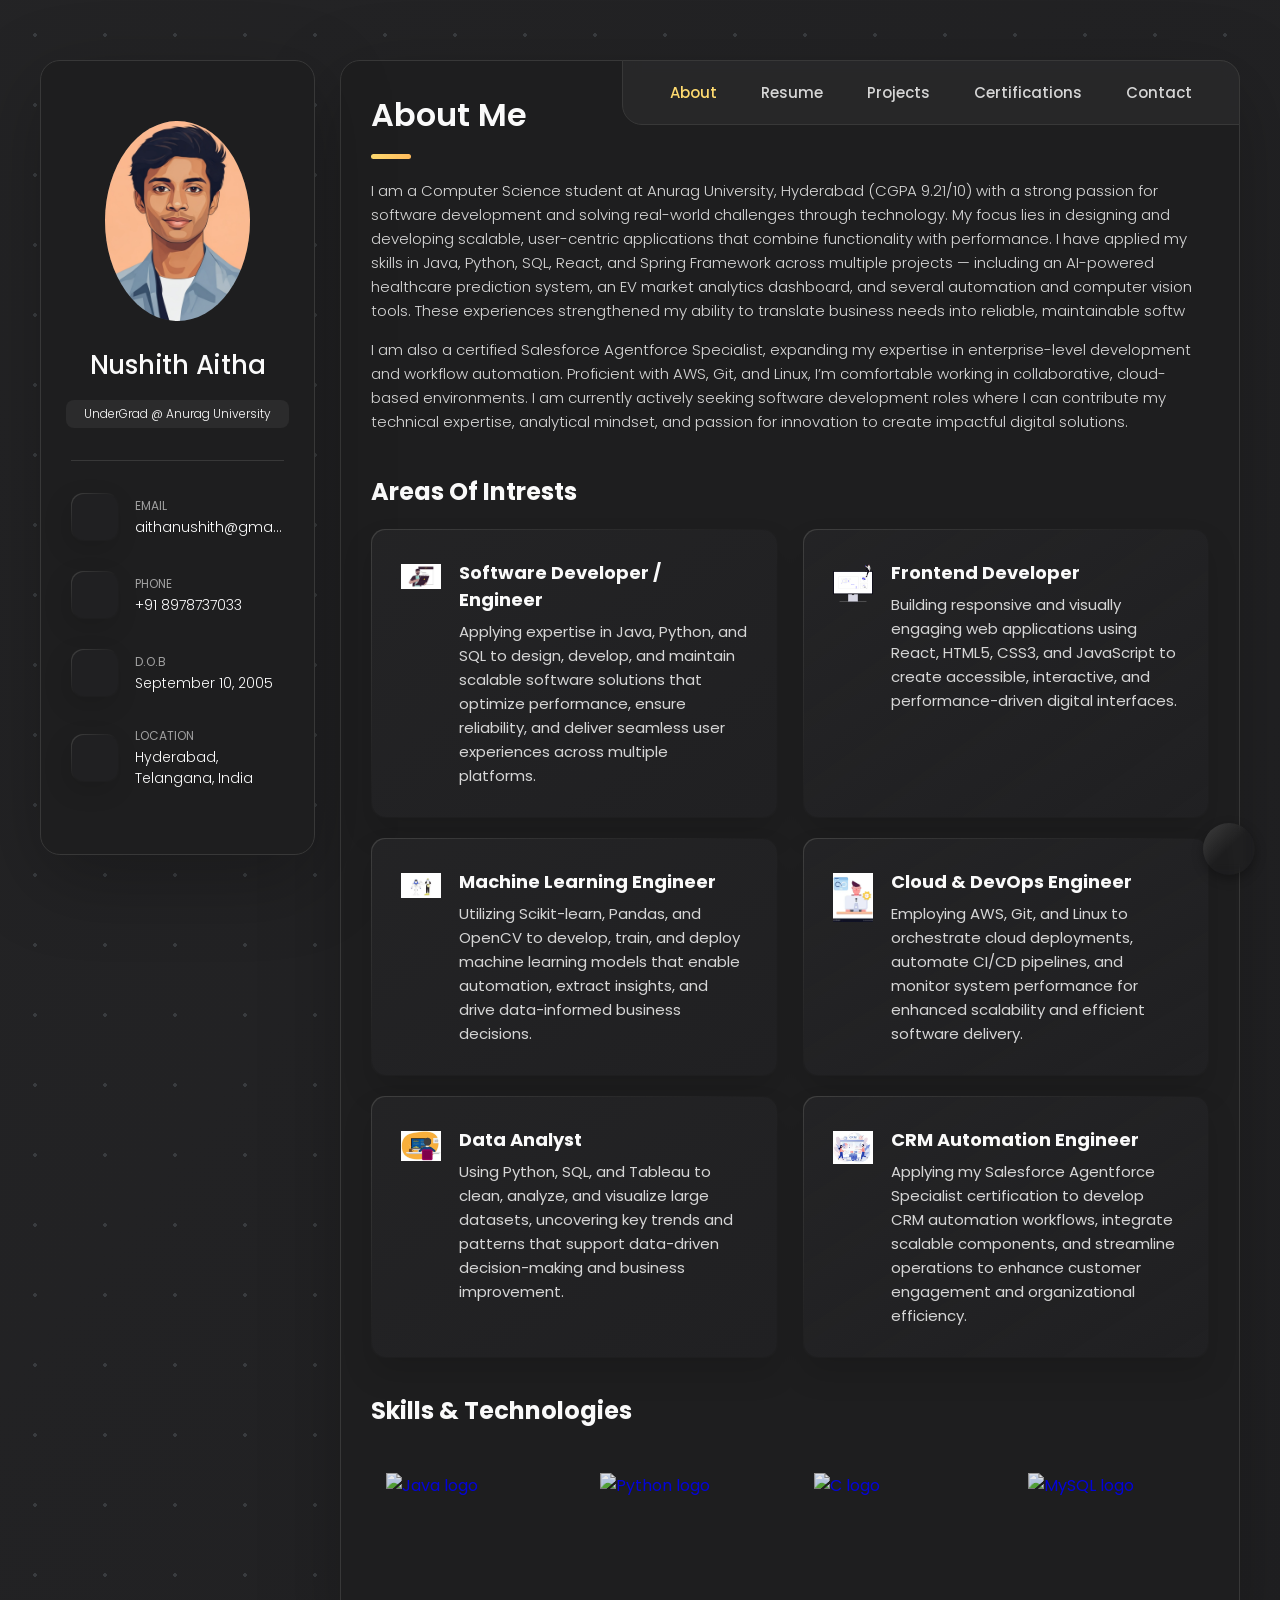
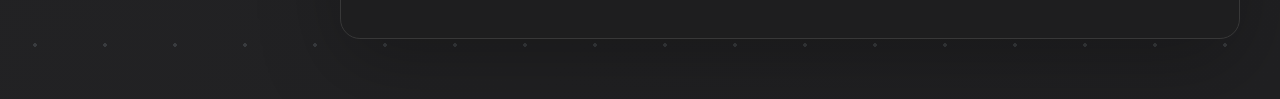
==== commit 7f9d1179: "Updated portfolio content and design" ====
--- a/index.html
+++ b/index.html
@@ -134,7 +134,7 @@
         </header>
         <section class="about-text">
           <p>
-            I am a Computer Science student at Anurag University, Hyderabad (CGPA 9.18/10) with a strong passion for
+            I am a Computer Science student at Anurag University, Hyderabad (CGPA 9.21/10) with a strong passion for
             software development and solving real-world challenges through technology. My focus lies in designing and
             developing scalable, user-centric applications that combine functionality with performance.
 
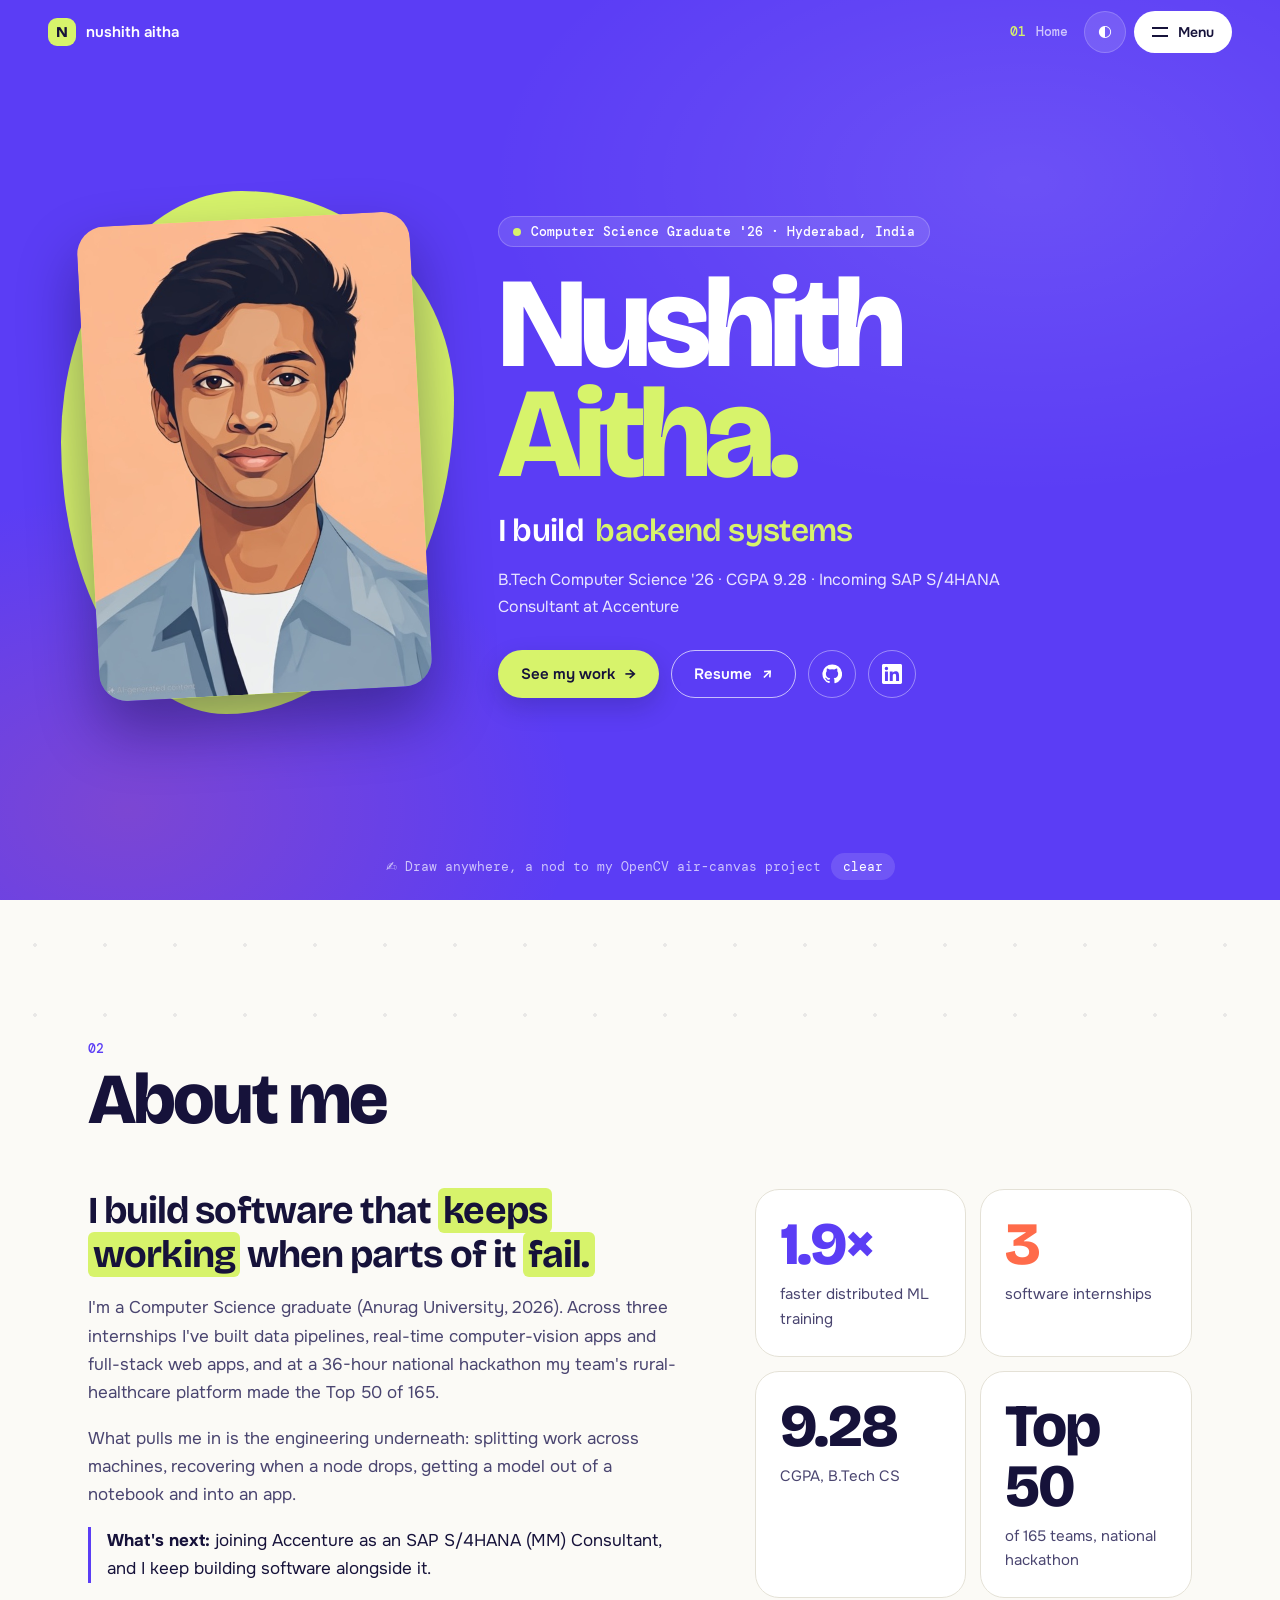
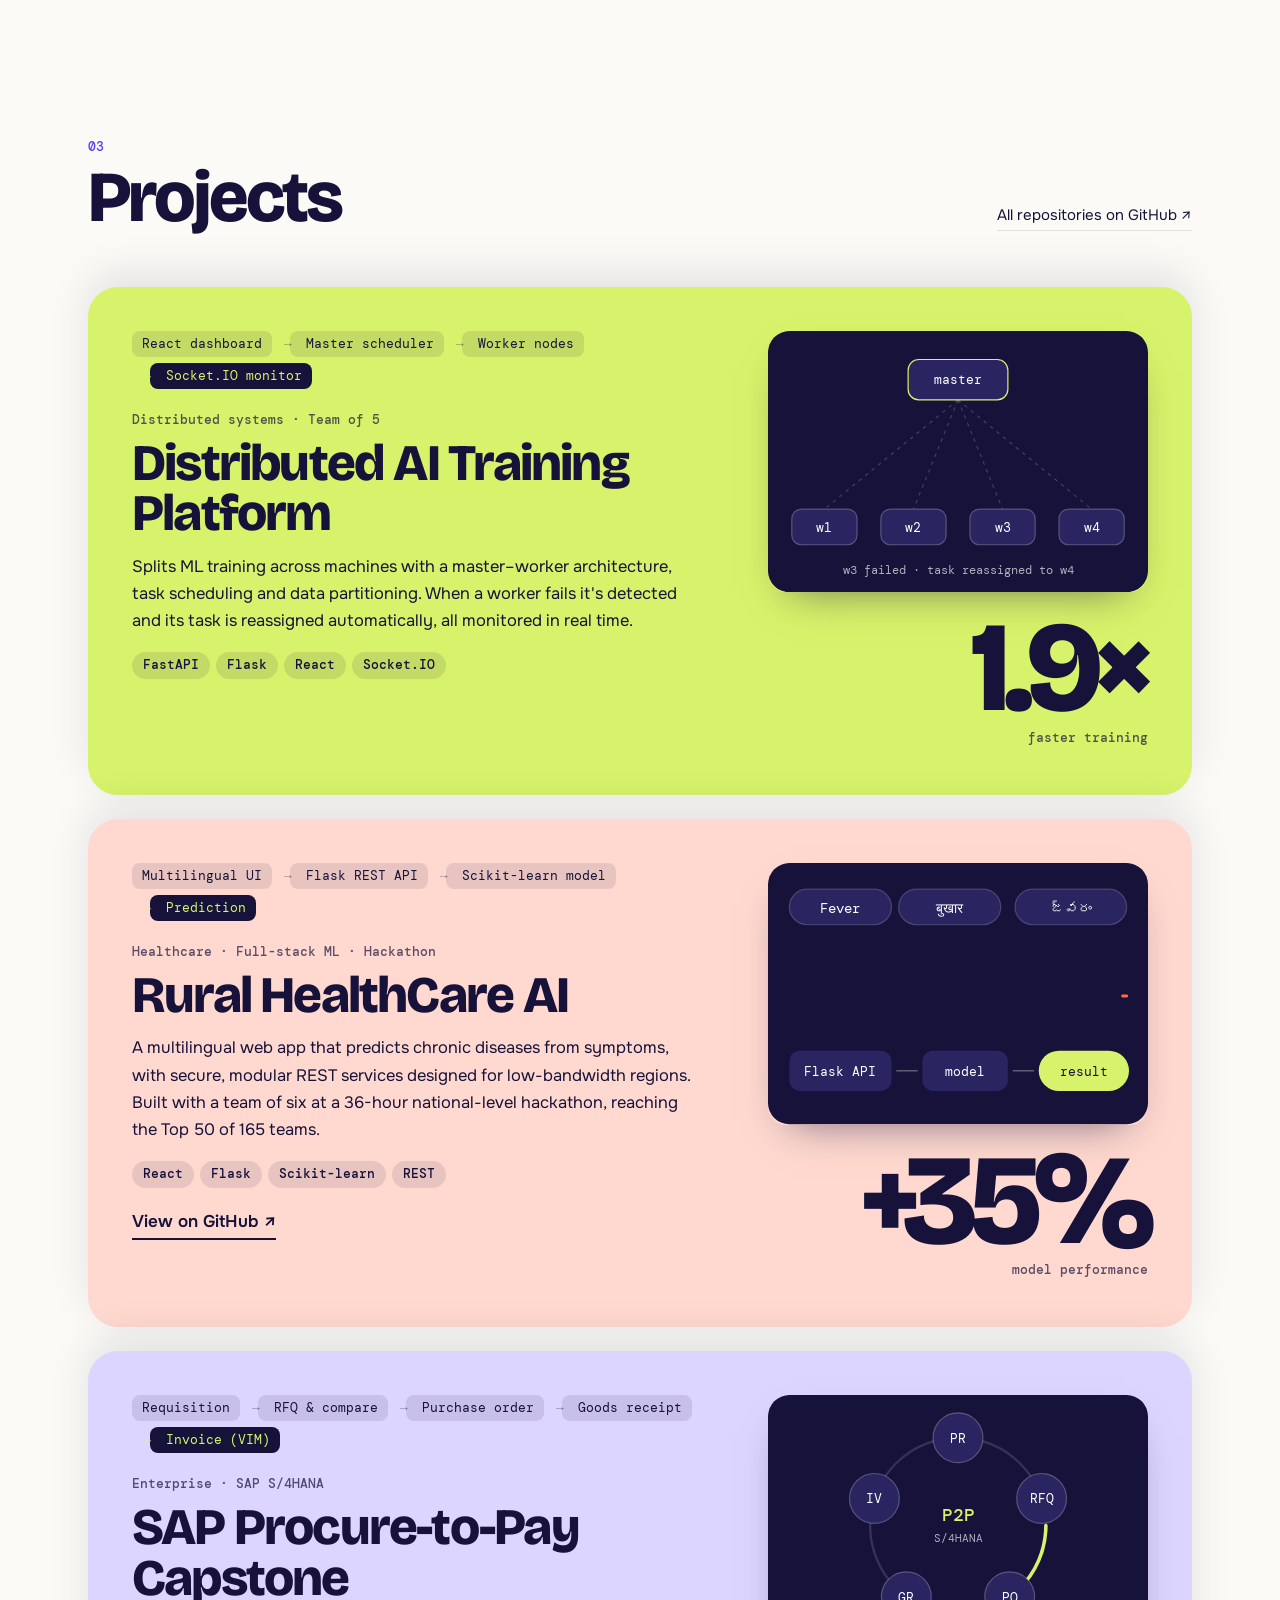
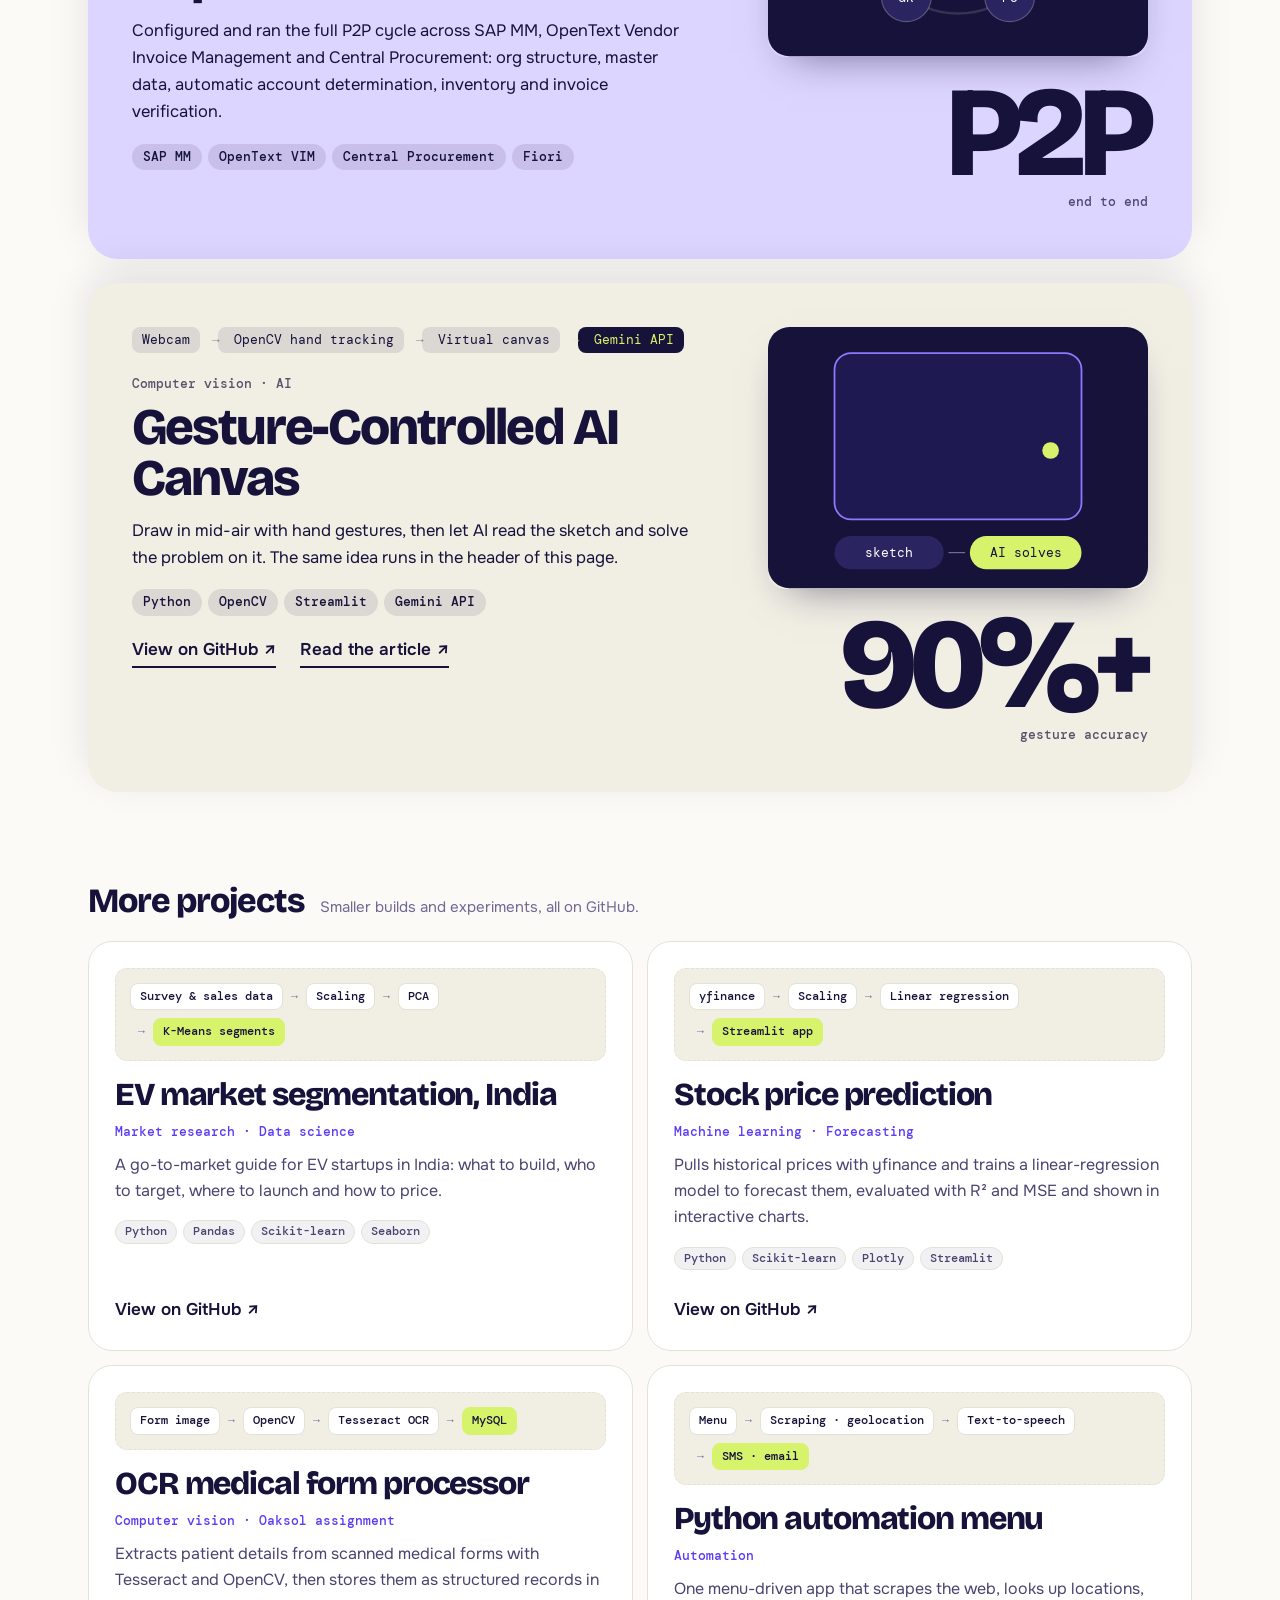
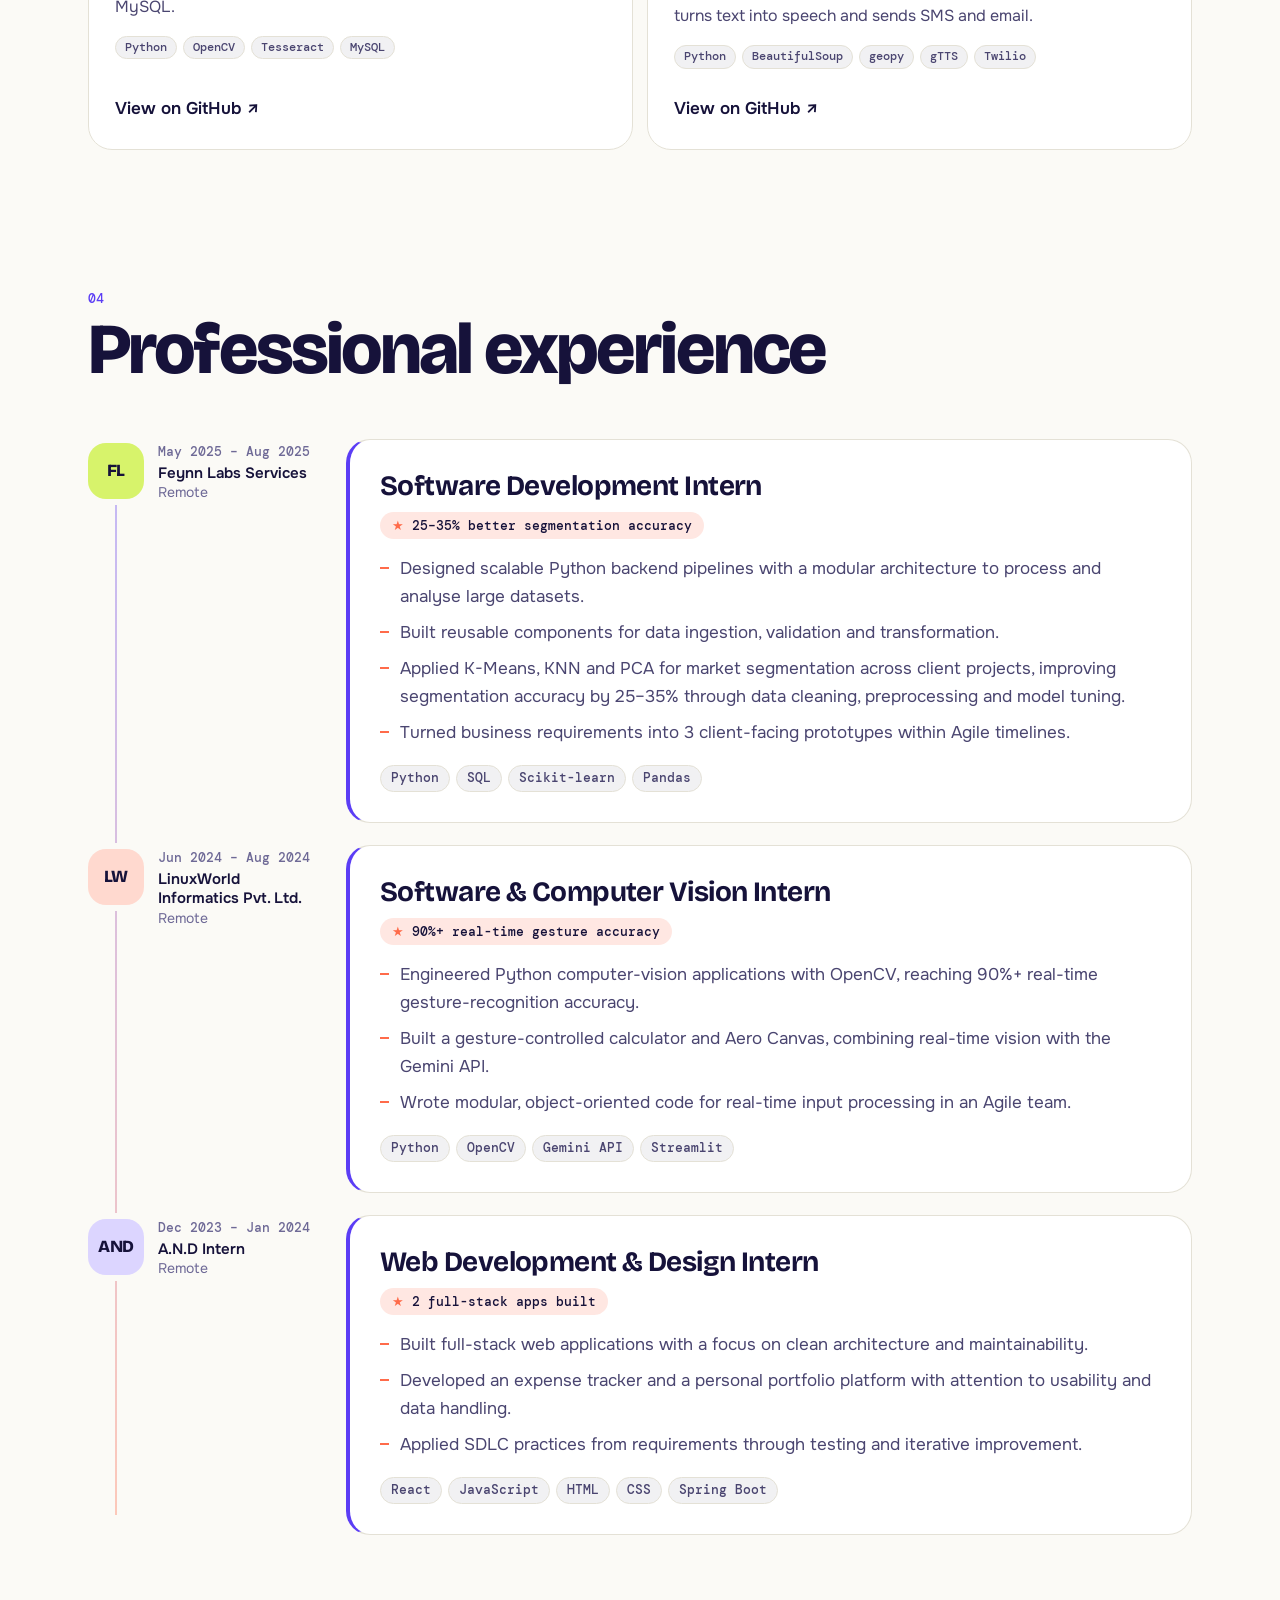
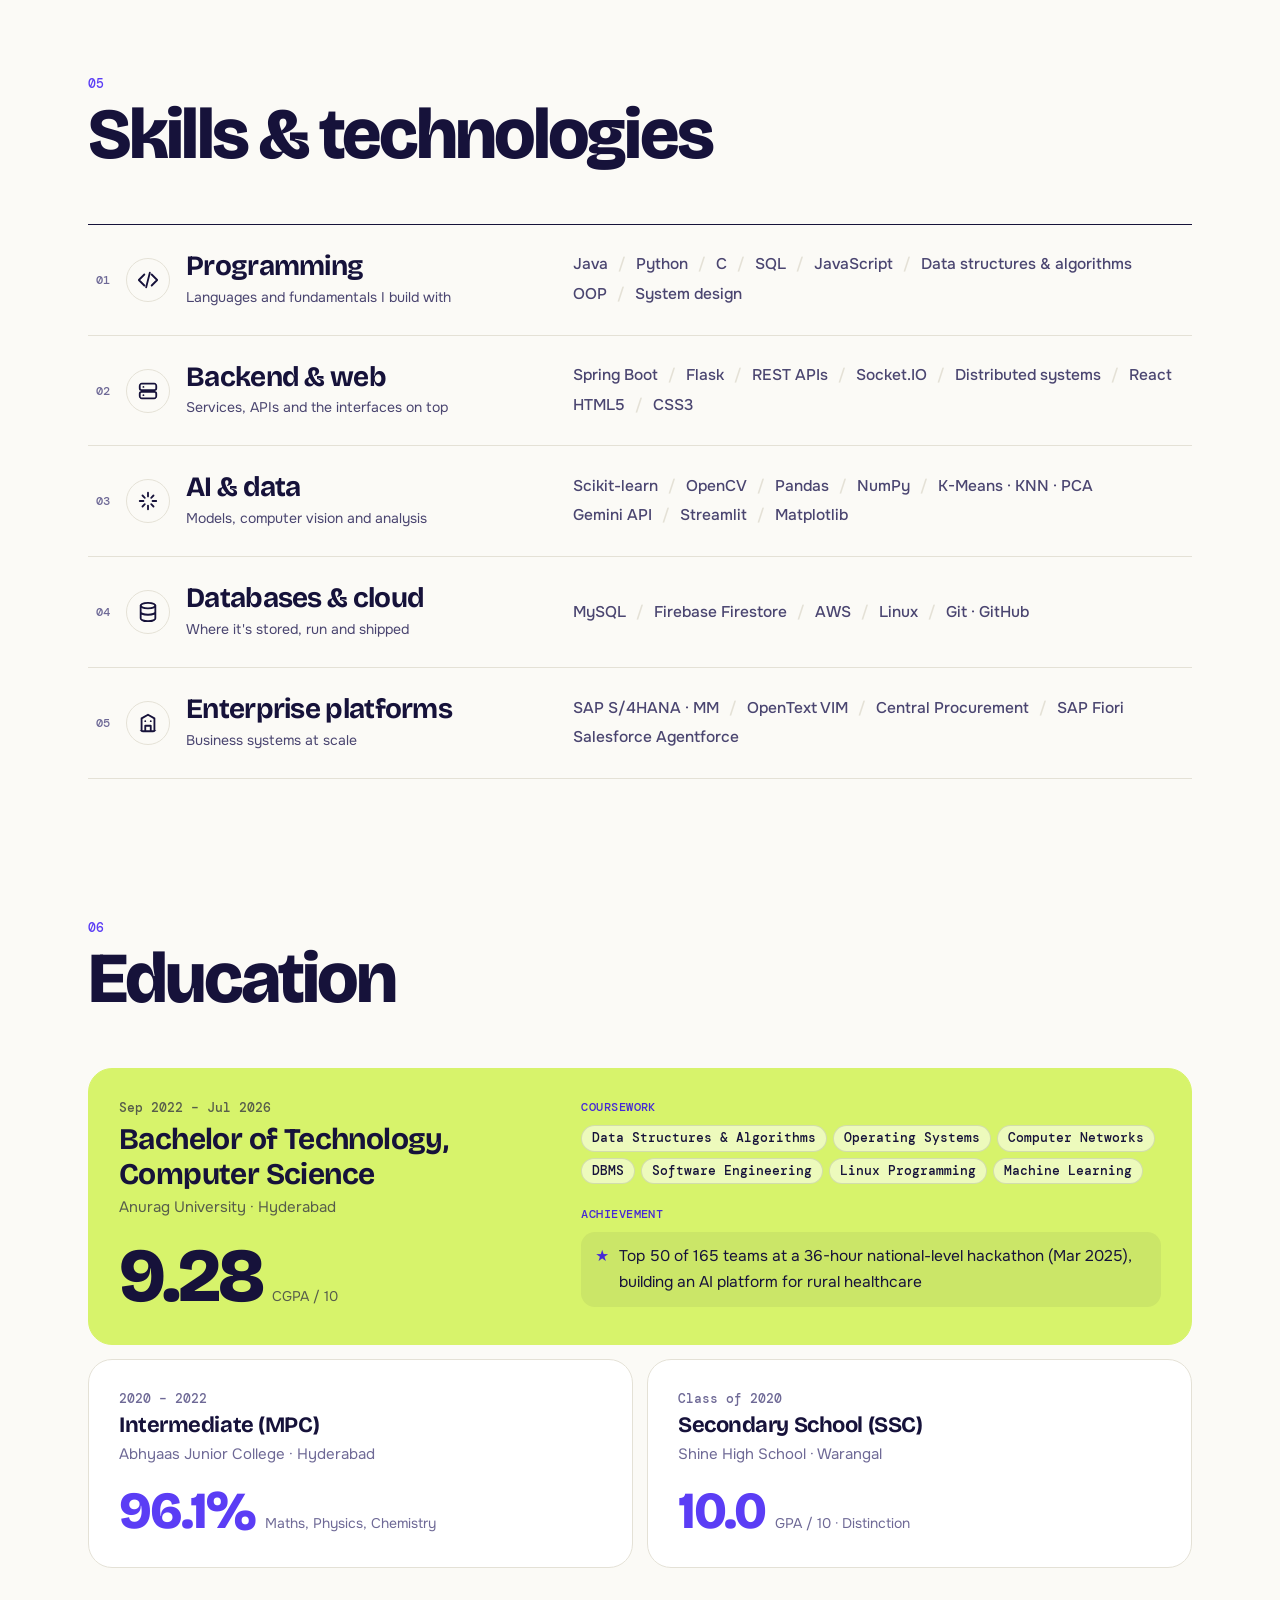
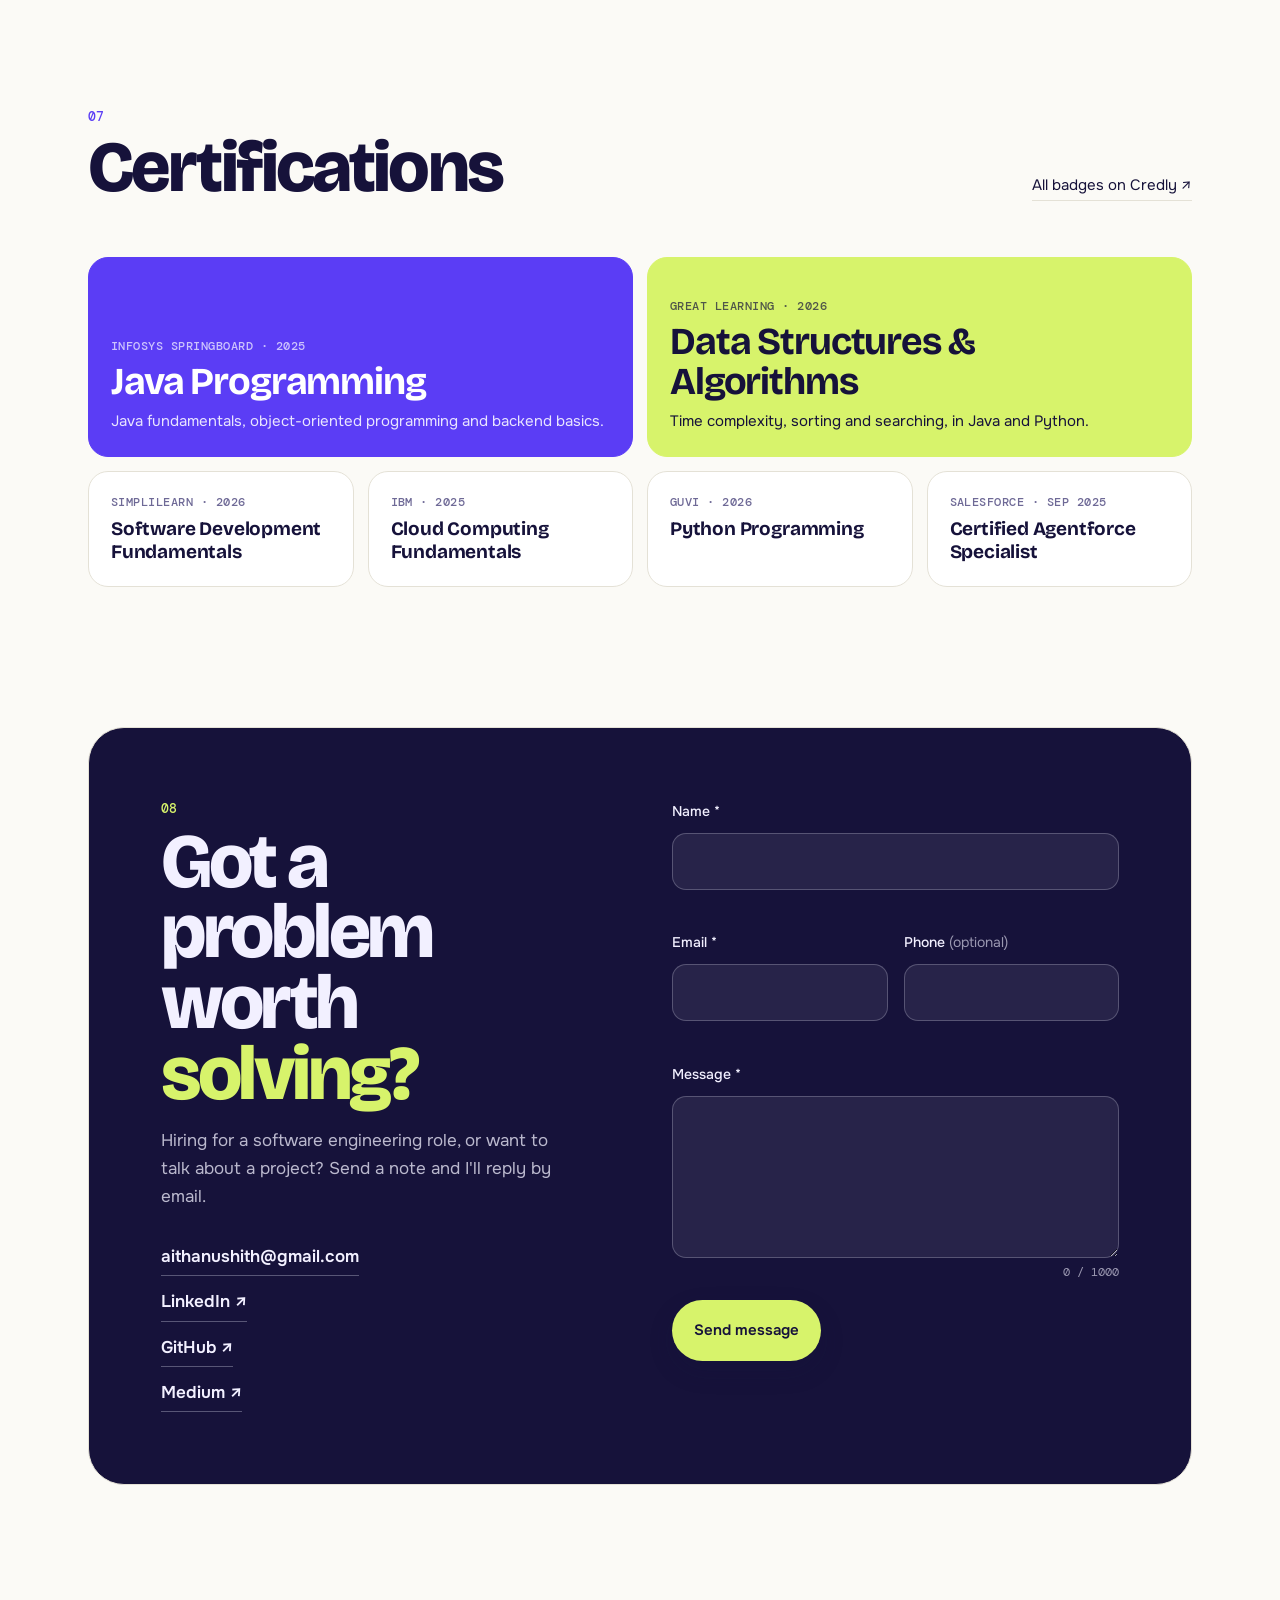
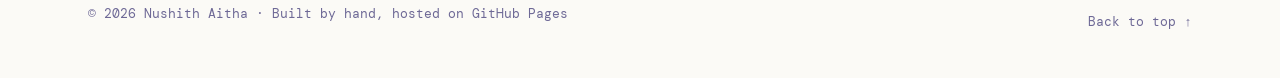
==== commit 2a891af2: "Redesign portfolio: new layout, content and site setup - Replace the vCard template with a custom si" ====
--- a/index.html
+++ b/index.html
@@ -1,958 +1,354 @@
-<!DOCTYPE html>
+<!doctype html>
 <html lang="en">
-
 <head>
-  <meta charset="UTF-8">
-  <meta http-equiv="X-UA-Compatible" content="IE=edge">
-  <meta name="viewport" content="width=device-width, initial-scale=1.0">
-  <title>Nushith Aitha Portfolio</title>
-
-  <!-- Favicon for the tab icon -->
-  <link rel="icon" href="./assets/images/logo1.png" type="image/png" sizes="32x32">
-
-  <!-- CSS and Fonts -->
-  <link rel="stylesheet" href="./assets/css/style.css">
-  <link rel="preconnect" href="https://fonts.googleapis.com">
-  <link rel="preconnect" href="https://fonts.gstatic.com" crossorigin>
-  <link href="https://fonts.googleapis.com/css2?family=Poppins:wght@300;400;500;600&display=swap" rel="stylesheet">
+<meta charset="utf-8">
+<meta name="viewport" content="width=device-width, initial-scale=1">
+<title>Nushith Aitha · Developer &amp; CS Graduate</title>
+<meta name="description" content="Nushith Aitha is a Computer Science graduate (Anurag University, 2026) in Hyderabad who builds backend systems, full-stack apps and AI-powered tools.">
+<link rel="canonical" href="https://nushithaitha.com/">
+<meta property="og:title" content="Nushith Aitha · Developer &amp; CS Graduate">
+<meta property="og:description" content="Backend systems, full-stack apps and AI-powered tools. Incoming SAP S/4HANA Consultant at Accenture.">
+<meta property="og:url" content="https://nushithaitha.com/">
+<meta property="og:type" content="website">
+<meta property="og:image" content="https://nushithaitha.com/assets/img/og-image.jpg">
+<meta property="og:image:width" content="1200">
+<meta property="og:image:height" content="630">
+<meta name="twitter:card" content="summary_large_image">
+<meta name="twitter:image" content="https://nushithaitha.com/assets/img/og-image.jpg">
+<meta name="theme-color" content="#5B3DF5">
+<link rel="icon" href="assets/img/favicon.svg" type="image/svg+xml">
+<link rel="icon" href="favicon.ico" sizes="48x48">
+<link rel="apple-touch-icon" href="assets/img/apple-touch-icon.png">
+<link rel="preconnect" href="https://fonts.googleapis.com">
+<link rel="preconnect" href="https://fonts.gstatic.com" crossorigin>
+<link rel="stylesheet" href="https://fonts.googleapis.com/css2?family=Bricolage+Grotesque:opsz,wght@12..96,500..800&family=Onest:wght@400;500;600&family=DM+Mono:wght@400;500&display=swap">
+<link rel="preload" as="image" href="assets/img/nushith-720.jpg">
+<link rel="stylesheet" href="assets/css/site.css">
+<script>document.documentElement.classList.add('js');try{const t=localStorage.getItem('theme');if(t)document.documentElement.dataset.theme=t}catch(e){}</script>
+<script type="module" src="assets/js/main.js"></script>
+<script type="application/ld+json">{"@context":"https://schema.org","@type":"Person","name":"Nushith Aitha","url":"https://nushithaitha.com/","image":"https://nushithaitha.com/assets/img/nushith-1080.jpg","jobTitle":"SAP S/4HANA Consultant (incoming)","worksFor":{"@type":"Organization","name":"Accenture"},"alumniOf":{"@type":"CollegeOrUniversity","name":"Anurag University"},"address":{"@type":"PostalAddress","addressLocality":"Hyderabad","addressCountry":"IN"},"email":"mailto:aithanushith@gmail.com","knowsAbout":["Java","Python","Spring Boot","Flask","React","Distributed systems","Machine learning","Computer vision","SAP S/4HANA"],"sameAs":["https://github.com/nushithaitha","https://www.linkedin.com/in/nushithaitha","https://medium.com/@aithanushith","https://www.credly.com/users/nushithaitha"]}</script>
 </head>
-
 <body>
-  <!-- Floating dotted background -->
-  <div class="floating-bg"></div>
-    <div class="resume-download-fixed">
-  <a href="https://drive.google.com/file/d/1YUVF_EeHXnZB1c70ZWP1RTsQvVObTGT4/view?usp=sharing" target="_blank" download class="resume-download-btn">
-    <ion-icon name="download-outline"></ion-icon>
-  </a>
+<a class="skip" href="#main">Skip to content</a>
+
+<header class="topbar" id="topbar">
+  <div class="topbar-in">
+    <a class="brand" href="#home" aria-label="Nushith Aitha, back to top"><span class="brand-mark" aria-hidden="true">N</span><span>nushith aitha</span></a>
+    <p class="where" aria-hidden="true"><span id="whereNum">01</span><span id="whereName">Home</span></p>
+    <div class="topbar-actions">
+      <button class="icon-btn" id="themeBtn" type="button" aria-label="Switch colour theme"><span aria-hidden="true">◐</span></button>
+      <button class="menu-btn" id="menuBtn" type="button" aria-expanded="false" aria-controls="menu"><span class="burger" aria-hidden="true"></span>Menu</button>
+    </div>
+  </div>
+  <div class="progress" aria-hidden="true"><i id="progress"></i></div>
+</header>
+
+<div class="menu" id="menu" role="dialog" aria-modal="true" aria-label="Site menu" hidden>
+  <div class="menu-top"><span class="brand"><span class="brand-mark" aria-hidden="true">N</span>nushith aitha</span><button class="menu-btn" id="menuClose" type="button">Close</button></div>
+  <nav aria-label="Sections"><ol class="menu-nav">
+    <li><a href="#home"><span>01</span>Home</a></li>
+    <li><a href="#about"><span>02</span>About</a></li>
+    <li><a href="#projects"><span>03</span>Projects</a></li>
+    <li><a href="#experience"><span>04</span>Experience</a></li>
+    <li><a href="#skills"><span>05</span>Skills</a></li>
+    <li><a href="#education"><span>06</span>Education</a></li>
+    <li><a href="#certifications"><span>07</span>Certifications</a></li>
+    <li><a href="#contact"><span>08</span>Contact</a></li>
+  </ol></nav>
+  <div class="menu-foot">
+    <a href="mailto:aithanushith@gmail.com">aithanushith@gmail.com</a>
+    <a href="https://github.com/nushithaitha" target="_blank" rel="noopener">GitHub</a>
+    <a href="https://www.linkedin.com/in/nushithaitha" target="_blank" rel="noopener">LinkedIn</a>
+    <a href="https://www.credly.com/users/nushithaitha" target="_blank" rel="noopener">Credly</a>
+  </div>
 </div>
-  <main>
-
-    <!--Side Bar-->
-    <aside class="sidebar" data-sidebar>
-      <div class="sidebar-info">
-        <figure class="avatar-box">
-          <img src="./assets/images/my-avatar.jpg" alt="nushith_aitha" width="110">
-        </figure>
-        <div class="info-content">
-          <h1 class="name" title="nushithaitha">Nushith Aitha</h1>
-          <p class="title">UnderGrad @ Anurag University</p>
-        </div>
-        <button class="info_more-btn" data-sidebar-btn>
-          <span>Show Contacts</span>
-          <ion-icon name="chevron-down"></ion-icon>
-        </button>
+
+<main id="main">
+
+<!-- 01 · HOME -->
+<section class="hero" id="home" data-num="01" data-name="Home" aria-label="Home">
+  <canvas class="air" id="air" aria-hidden="true"></canvas>
+  <div class="hero-in">
+    <figure class="hero-photo">
+      <span class="blob" aria-hidden="true"></span>
+      <img src="assets/img/nushith-720.jpg" srcset="assets/img/nushith-720.jpg 504w, assets/img/nushith-1080.jpg 756w" sizes="(max-width: 860px) 72vw, 390px" width="504" height="720" alt="Illustrated portrait of Nushith Aitha">
+    </figure>
+    <div class="hero-copy">
+      <p class="badge hero-in-anim"><span class="dot" aria-hidden="true"></span>Computer Science Graduate '26 · Hyderabad, India</p>
+      <h1 class="hero-name"><span class="hero-in-anim">Nushith</span> <span class="hero-in-anim accent">Aitha.</span></h1>
+      <p class="hero-role hero-in-anim">I build
+        <span class="rotator" aria-hidden="true"><span class="rot-track" id="rot"><span>backend systems</span><span>full-stack apps</span><span>AI-powered tools</span><span>distributed systems</span><span>backend systems</span></span></span>
+        <span class="sr-only">backend systems, full-stack apps, AI-powered tools and distributed systems</span>
+      </p>
+      <p class="hero-cred hero-in-anim">B.Tech Computer Science '26 · CGPA 9.28 · Incoming SAP S/4HANA Consultant at Accenture</p>
+      <div class="hero-cta hero-in-anim">
+        <a class="btn btn-solid" href="#projects">See my work <span aria-hidden="true">→</span></a>
+        <a class="btn btn-ghost" href="https://drive.google.com/file/d/1SqevHXVO2T9U2yqrxqTYg8nTNApDlwtH/view?usp=sharing" target="_blank" rel="noopener">Resume <span aria-hidden="true">↗</span></a>
+        <a class="btn-icon" href="https://github.com/nushithaitha" target="_blank" rel="noopener" aria-label="GitHub"><svg viewBox="0 0 24 24" width="20" height="20" aria-hidden="true"><path fill="currentColor" d="M12 .5a11.5 11.5 0 0 0-3.64 22.41c.58.1.79-.25.79-.56v-2c-3.2.7-3.88-1.37-3.88-1.37-.52-1.33-1.28-1.69-1.28-1.69-1.04-.71.08-.7.08-.7 1.15.08 1.76 1.19 1.76 1.19 1.03 1.76 2.69 1.25 3.35.96.1-.75.4-1.25.73-1.54-2.55-.29-5.24-1.28-5.24-5.69 0-1.26.45-2.29 1.19-3.09-.12-.29-.52-1.46.11-3.05 0 0 .97-.31 3.17 1.18a11 11 0 0 1 5.77 0c2.2-1.49 3.17-1.18 3.17-1.18.63 1.59.23 2.76.11 3.05.74.8 1.19 1.83 1.19 3.09 0 4.42-2.7 5.39-5.26 5.68.41.36.78 1.06.78 2.14v3.17c0 .31.21.67.8.56A11.5 11.5 0 0 0 12 .5Z"/></svg></a>
+        <a class="btn-icon" href="https://www.linkedin.com/in/nushithaitha" target="_blank" rel="noopener" aria-label="LinkedIn"><svg viewBox="0 0 24 24" width="20" height="20" aria-hidden="true"><path fill="currentColor" d="M20.45 20.45h-3.56v-5.57c0-1.33-.02-3.04-1.85-3.04-1.85 0-2.14 1.45-2.14 2.94v5.67H9.34V9h3.42v1.56h.05c.48-.9 1.64-1.85 3.37-1.85 3.6 0 4.27 2.37 4.27 5.46v6.28ZM5.34 7.43a2.06 2.06 0 1 1 0-4.13 2.06 2.06 0 0 1 0 4.13ZM7.12 20.45H3.56V9h3.56v11.45ZM22.22 0H1.77C.79 0 0 .77 0 1.73v20.54C0 23.23.79 24 1.77 24h20.45c.98 0 1.78-.77 1.78-1.73V1.73C24 .77 23.2 0 22.22 0Z"/></svg></a>
       </div>
-      <div class="sidebar-info_more">
-        <div class="separator"></div>
-        <ul class="contacts-list">
-          <li class="contact-item">
-            <div class="icon-box">
-              <ion-icon name="mail-outline"></ion-icon>
-            </div>
-            <div class="contact-info">
-              <p class="contact-title">Email</p>
-              <a href="mailto:aithanushith@gmail.com" class="contact-link">aithanushith@gmail.com</a>
-            </div>
-          </li>
-          <li class="contact-item">
-            <div class="icon-box">
-              <ion-icon name="phone-portrait-outline"></ion-icon>
-            </div>
-            <div class="contact-info">
-              <p class="contact-title">Phone</p>
-              <a href="tel:+918978737033" class="contact-link">+91 8978737033</a>
-            </div>
-          </li>
-          <li class="contact-item">
-            <div class="icon-box">
-              <ion-icon name="calendar-outline"></ion-icon>
-            </div>
-            <div class="contact-info">
-              <p class="contact-title">D.O.B</p>
-              <time datetime="1982-06-23">September 10, 2005</time>
-            </div>
-          </li>
-          <li class="contact-item">
-            <div class="icon-box">
-              <ion-icon name="location-outline"></ion-icon>
-            </div>
-            <div class="contact-info">
-              <p class="contact-title">Location</p>
-              <address>Hyderabad, Telangana, India</address>
-            </div>
-          </li>
-        </ul>
-        <div class="separator"></div>
-        <ul class="social-list">
-          <li class="social-item">
-            <a href="https://Linkedin.com/in/nushithaitha" class="social-link" target="_blank">
-              <ion-icon name="logo-linkedin"></ion-icon>
-            </a>
-          </li>
-          <li class="social-item">
-            <a href="https://github.com/nushithaitha" class="social-link" target="_blank">
-              <ion-icon name="logo-github"></ion-icon>
-            </a>
-          </li>
-          <li class="social-item">
-            <a href="https://medium.com/@aithanushith/air-canvas-ai-enhanced-interactive-drawing-aero-draw-bcaa0e007c23"
-              class="social-link" target="_blank">
-              <ion-icon name="logo-medium"></ion-icon>
-            </a>
-          </li>
+    </div>
+  </div>
+  <p class="hint"><span>✍︎ Draw anywhere, a nod to my OpenCV air-canvas project</span><button type="button" id="clearAir">clear</button></p>
+</section>
+
+<!-- 02 · ABOUT -->
+<section class="section" id="about" data-num="02" data-name="About" aria-labelledby="about-h">
+  <div class="wrap">
+    <header class="sec-head reveal"><p class="sec-num">02</p><h2 id="about-h">About me</h2></header>
+    <div class="about-grid">
+      <div class="about-text">
+        <p class="lead reveal">I build software that <mark>keeps working</mark> when parts of it <mark>fail.</mark></p>
+        <p class="reveal">I'm a Computer Science graduate (Anurag University, 2026). Across three internships I've built data pipelines, real-time computer-vision apps and full-stack web apps, and at a 36-hour national hackathon my team's rural-healthcare platform made the Top 50 of 165.</p>
+        <p class="reveal">What pulls me in is the engineering underneath: splitting work across machines, recovering when a node drops, getting a model out of a notebook and into an app.</p>
+        <p class="about-next reveal"><b>What's next:</b> joining Accenture as an SAP S/4HANA (MM) Consultant, and I keep building software alongside it.</p>
+      </div>
+      <ul class="facts" aria-label="Highlights">
+        <li class="reveal"><b data-count="1.9" data-suffix="×">1.9×</b><span>faster distributed ML training</span></li>
+        <li class="reveal"><b data-count="3">3</b><span>software internships</span></li>
+        <li class="reveal"><b data-count="9.28">9.28</b><span>CGPA, B.Tech CS</span></li>
+        <li class="reveal"><b>Top 50</b><span>of 165 teams, national hackathon</span></li>
+      </ul>
+    </div>
+  </div>
+</section>
+
+<!-- 03 · PROJECTS -->
+<section class="section" id="projects" data-num="03" data-name="Projects" aria-labelledby="proj-h">
+  <div class="wrap">
+    <header class="sec-head reveal"><p class="sec-num">03</p><h2 id="proj-h">Projects</h2><a class="sec-link" href="https://github.com/nushithaitha" target="_blank" rel="noopener">All repositories on GitHub <span aria-hidden="true">↗</span></a></header>
+    <div class="cards">
+      <article class="card c-lime" style="--i:0">
+        <div class="card-body">
+          <ol class="flow" aria-label="Architecture"><li>React dashboard</li><li>Master scheduler</li><li>Worker nodes</li><li class="hot">Socket.IO monitor</li></ol>
+          <p class="card-meta">Distributed systems · Team of 5</p>
+          <h3>Distributed AI Training Platform</h3>
+          <p>Splits ML training across machines with a master–worker architecture, task scheduling and data partitioning. When a worker fails it's detected and its task is reassigned automatically, all monitored in real time.</p>
+          <ul class="chips"><li>FastAPI</li><li>Flask</li><li>React</li><li>Socket.IO</li></ul>
+        </div>
+        <div class="card-side"><figure class="viz" role="img" aria-label="Illustration of the platform: a master node sends training tasks to four workers; when worker 3 fails, its task is reassigned to worker 4."><svg viewBox="0 0 320 220" font-family="DM Mono,ui-monospace,monospace" font-size="11"><rect width="320" height="220" rx="18" fill="#16123A"/><g stroke="#ffffff30" stroke-dasharray="3 4"><line x1="160" y1="58" x2="47.5" y2="150"/><line x1="160" y1="58" x2="122.5" y2="150"/><line x1="160" y1="58" x2="197.5" y2="150"/><line x1="160" y1="58" x2="272.5" y2="150"/></g><rect x="118" y="24" width="84" height="34" rx="9" fill="#2A2560" stroke="#D7F36B"/><text x="160" y="45" text-anchor="middle" fill="#fff">master</text><g class="wk"><rect x="20" y="150" width="55" height="30" rx="8"/><text x="47.5" y="169" text-anchor="middle">w1</text></g><g class="wk"><rect x="95" y="150" width="55" height="30" rx="8"/><text x="122.5" y="169" text-anchor="middle">w2</text></g><g class="wk fail"><rect x="170" y="150" width="55" height="30" rx="8"/><text x="197.5" y="169" text-anchor="middle">w3</text></g><g class="wk"><rect x="245" y="150" width="55" height="30" rx="8"/><text x="272.5" y="169" text-anchor="middle">w4</text></g><circle class="pk" r="4.5" cx="160" cy="58" style="--dx:-112.5px;--dy:92px;animation-delay:0s"/><circle class="pk" r="4.5" cx="160" cy="58" style="--dx:-37.5px;--dy:92px;animation-delay:0.8s"/><circle class="pk" r="4.5" cx="160" cy="58" style="--dx:112.5px;--dy:92px;animation-delay:1.6s"/><circle class="pk" r="4.5" cx="160" cy="58" style="--dx:112.5px;--dy:92px;animation-delay:2.0s"/><text x="160" y="205" text-anchor="middle" fill="#ffffffaa" font-size="10">w3 failed · task reassigned to w4</text></svg></figure><p class="card-big"><b>1.9×</b><span>faster training</span></p></div>
+      </article>
+      <article class="card c-coral" style="--i:1">
+        <div class="card-body">
+          <ol class="flow" aria-label="Architecture"><li>Multilingual UI</li><li>Flask REST API</li><li>Scikit-learn model</li><li class="hot">Prediction</li></ol>
+          <p class="card-meta">Healthcare · Full-stack ML · Hackathon</p>
+          <h3>Rural HealthCare AI</h3>
+          <p>A multilingual web app that predicts chronic diseases from symptoms, with secure, modular REST services designed for low-bandwidth regions. Built with a team of six at a 36-hour national-level hackathon, reaching the Top 50 of 165 teams.</p>
+          <ul class="chips"><li>React</li><li>Flask</li><li>Scikit-learn</li><li>REST</li></ul>
+          <a class="card-link" href="https://github.com/nushithaitha/RuralHealthCareAI-SympAI-" target="_blank" rel="noopener">View on GitHub <span aria-hidden="true">↗</span></a>
+        </div>
+        <div class="card-side"><figure class="viz" role="img" aria-label="Illustration of the app: symptoms typed in English, Hindi or Telugu pass through a Flask API and a model to produce a result."><svg viewBox="0 0 320 220" font-family="DM Mono,ui-monospace,monospace" font-size="11"><rect width="320" height="220" rx="18" fill="#16123A"/><g><rect x="18" y="22" width="86" height="30" rx="15" fill="#2A2560" stroke="#ffffff30"/><text x="61" y="42" text-anchor="middle" fill="#fff" font-size="12">Fever</text></g><g><rect x="110" y="22" width="86" height="30" rx="15" fill="#2A2560" stroke="#ffffff30"/><text x="153" y="42" text-anchor="middle" fill="#fff" font-size="12">बुखार</text></g><g><rect x="208" y="22" width="94" height="30" rx="15" fill="#2A2560" stroke="#ffffff30"/><text x="255" y="42" text-anchor="middle" fill="#fff" font-size="12">జ్వరం</text></g><path class="ecg" d="M14 112h70l10-26 14 52 12-40 8 14h52l8-18 10 30 8-12h96" fill="none" stroke="#FF6B4A" stroke-width="2.5" stroke-linejoin="round" stroke-linecap="round"/><g><rect x="18" y="158" width="86" height="34" rx="9" fill="#2A2560"/><text x="61" y="179" text-anchor="middle" fill="#fff">Flask API</text><path d="M108 175h18" stroke="#ffffff66"/><rect x="130" y="158" width="72" height="34" rx="9" fill="#2A2560"/><text x="166" y="179" text-anchor="middle" fill="#fff">model</text><path d="M206 175h18" stroke="#ffffff66"/><rect class="pulse" x="228" y="158" width="76" height="34" rx="17" fill="#D7F36B"/><text x="266" y="179" text-anchor="middle" fill="#16123A">result</text></g></svg></figure><p class="card-big"><b>+35%</b><span>model performance</span></p></div>
+      </article>
+      <article class="card c-violet" style="--i:2">
+        <div class="card-body">
+          <ol class="flow" aria-label="Process"><li>Requisition</li><li>RFQ &amp; compare</li><li>Purchase order</li><li>Goods receipt</li><li class="hot">Invoice (VIM)</li></ol>
+          <p class="card-meta">Enterprise · SAP S/4HANA</p>
+          <h3>SAP Procure-to-Pay Capstone</h3>
+          <p>Configured and ran the full P2P cycle across SAP MM, OpenText Vendor Invoice Management and Central Procurement: org structure, master data, automatic account determination, inventory and invoice verification.</p>
+          <ul class="chips"><li>SAP MM</li><li>OpenText VIM</li><li>Central Procurement</li><li>Fiori</li></ul>
+        </div>
+        <div class="card-side"><figure class="viz" role="img" aria-label="Illustration of the procure-to-pay cycle: requisition, RFQ, purchase order, goods receipt and invoice verification."><svg viewBox="0 0 320 220" font-family="DM Mono,ui-monospace,monospace" font-size="11"><rect width="320" height="220" rx="18" fill="#16123A"/><circle cx="160" cy="110" r="74" fill="none" stroke="#ffffff22" stroke-width="2"/><circle class="orbit" cx="160" cy="110" r="74" fill="none" stroke="#D7F36B" stroke-width="3" stroke-linecap="round" stroke-dasharray="60 405"/><g><circle cx="160.0" cy="36.0" r="21" fill="#2A2560" stroke="#ffffff40"/><text x="160.0" y="40.0" text-anchor="middle" fill="#fff">PR</text></g><g><circle cx="230.4" cy="87.1" r="21" fill="#2A2560" stroke="#ffffff40"/><text x="230.4" y="91.1" text-anchor="middle" fill="#fff">RFQ</text></g><g><circle cx="203.5" cy="169.9" r="21" fill="#2A2560" stroke="#ffffff40"/><text x="203.5" y="173.9" text-anchor="middle" fill="#fff">PO</text></g><g><circle cx="116.5" cy="169.9" r="21" fill="#2A2560" stroke="#ffffff40"/><text x="116.5" y="173.9" text-anchor="middle" fill="#fff">GR</text></g><g><circle cx="89.6" cy="87.1" r="21" fill="#2A2560" stroke="#ffffff40"/><text x="89.6" y="91.1" text-anchor="middle" fill="#fff">IV</text></g><text x="160" y="106" text-anchor="middle" fill="#D7F36B" font-size="15" font-weight="500">P2P</text><text x="160" y="124" text-anchor="middle" fill="#ffffffaa" font-size="9.5">S/4HANA</text></svg></figure><p class="card-big"><b>P2P</b><span>end to end</span></p></div>
+      </article>
+      <article class="card c-sand" style="--i:3">
+        <div class="card-body">
+          <ol class="flow" aria-label="Architecture"><li>Webcam</li><li>OpenCV hand tracking</li><li>Virtual canvas</li><li class="hot">Gemini API</li></ol>
+          <p class="card-meta">Computer vision · AI</p>
+          <h3>Gesture-Controlled AI Canvas</h3>
+          <p>Draw in mid-air with hand gestures, then let AI read the sketch and solve the problem on it. The same idea runs in the header of this page.</p>
+          <ul class="chips"><li>Python</li><li>OpenCV</li><li>Streamlit</li><li>Gemini API</li></ul>
+          <p class="card-links"><a class="card-link" href="https://github.com/nushithaitha/Gesture-ControlledAICanvas" target="_blank" rel="noopener">View on GitHub <span aria-hidden="true">↗</span></a><a class="card-link" href="https://medium.com/@aithanushith/air-canvas-ai-enhanced-interactive-drawing-aero-draw-bcaa0e007c23" target="_blank" rel="noopener">Read the article <span aria-hidden="true">↗</span></a></p>
+        </div>
+        <div class="card-side"><figure class="viz" role="img" aria-label="Illustration of the gesture canvas: a stroke drawn in the air on a virtual canvas, which AI then solves."><svg viewBox="0 0 320 220" font-family="DM Mono,ui-monospace,monospace" font-size="11"><rect width="320" height="220" rx="18" fill="#16123A"/><rect x="56" y="22" width="208" height="140" rx="14" fill="#1E1950" stroke="#8E78FF" stroke-width="1.5"/><path class="stroke" d="M88 120c14-44 34-62 52-36s16 52 34 30 26-58 44-50 12 34 20 40" fill="none" stroke="#D7F36B" stroke-width="5" stroke-linecap="round" stroke-linejoin="round"/><circle class="tip" cx="238" cy="104" r="7" fill="#D7F36B"/><g><rect x="56" y="176" width="92" height="28" rx="14" fill="#2A2560"/><text x="102" y="194" text-anchor="middle" fill="#fff">sketch</text><path d="M152 190h14" stroke="#ffffff66"/><rect x="170" y="176" width="94" height="28" rx="14" fill="#D7F36B"/><text x="217" y="194" text-anchor="middle" fill="#16123A">AI solves</text></g></svg></figure><p class="card-big"><b>90%+</b><span>gesture accuracy</span></p></div>
+      </article>
+    </div>
+
+    <div class="more-head reveal"><h3 class="more-title">More projects</h3><p>Smaller builds and experiments, all on GitHub.</p></div>
+    <div class="projects-more">
+      <article class="proj reveal">
+        <ol class="proj-flow" aria-label="Pipeline"><li><span>Survey &amp; sales data</span></li><li><span>Scaling</span></li><li><span>PCA</span></li><li class="hot"><span>K-Means segments</span></li></ol>
+        <h4>EV market segmentation, India</h4>
+        <p class="proj-sub">Market research · Data science</p>
+        <p>A go-to-market guide for EV startups in India: what to build, who to target, where to launch and how to price.</p>
+        <ul class="chips chips-sm"><li>Python</li><li>Pandas</li><li>Scikit-learn</li><li>Seaborn</li></ul>
+        <a class="proj-link" href="https://github.com/nushithaitha/EV_Market_Segmentation_Analysis_India" target="_blank" rel="noopener">View on GitHub <span aria-hidden="true">↗</span></a>
+      </article>
+      <article class="proj reveal">
+        <ol class="proj-flow" aria-label="Pipeline"><li><span>yfinance</span></li><li><span>Scaling</span></li><li><span>Linear regression</span></li><li class="hot"><span>Streamlit app</span></li></ol>
+        <h4>Stock price prediction</h4>
+        <p class="proj-sub">Machine learning · Forecasting</p>
+        <p>Pulls historical prices with yfinance and trains a linear-regression model to forecast them, evaluated with R² and MSE and shown in interactive charts.</p>
+        <ul class="chips chips-sm"><li>Python</li><li>Scikit-learn</li><li>Plotly</li><li>Streamlit</li></ul>
+        <a class="proj-link" href="https://github.com/nushithaitha/Stock-Price-Prediction-Using-Machine-Learning" target="_blank" rel="noopener">View on GitHub <span aria-hidden="true">↗</span></a>
+      </article>
+      <article class="proj reveal">
+        <ol class="proj-flow" aria-label="Pipeline"><li><span>Form image</span></li><li><span>OpenCV</span></li><li><span>Tesseract OCR</span></li><li class="hot"><span>MySQL</span></li></ol>
+        <h4>OCR medical form processor</h4>
+        <p class="proj-sub">Computer vision · Oaksol assignment</p>
+        <p>Extracts patient details from scanned medical forms with Tesseract and OpenCV, then stores them as structured records in MySQL.</p>
+        <ul class="chips chips-sm"><li>Python</li><li>OpenCV</li><li>Tesseract</li><li>MySQL</li></ul>
+        <a class="proj-link" href="https://github.com/nushithaitha/Oaksol-Intern-Assignment-OCR" target="_blank" rel="noopener">View on GitHub <span aria-hidden="true">↗</span></a>
+      </article>
+      <article class="proj reveal">
+        <ol class="proj-flow" aria-label="Pipeline"><li><span>Menu</span></li><li><span>Scraping · geolocation</span></li><li><span>Text-to-speech</span></li><li class="hot"><span>SMS · email</span></li></ol>
+        <h4>Python automation menu</h4>
+        <p class="proj-sub">Automation</p>
+        <p>One menu-driven app that scrapes the web, looks up locations, turns text into speech and sends SMS and email.</p>
+        <ul class="chips chips-sm"><li>Python</li><li>BeautifulSoup</li><li>geopy</li><li>gTTS</li><li>Twilio</li></ul>
+        <a class="proj-link" href="https://github.com/nushithaitha/PythonMenuBasedProject" target="_blank" rel="noopener">View on GitHub <span aria-hidden="true">↗</span></a>
+      </article>
+    </div>
+  </div>
+</section>
+
+<!-- 04 · EXPERIENCE -->
+<section class="section" id="experience" data-num="04" data-name="Experience" aria-labelledby="exp-h">
+  <div class="wrap">
+    <header class="sec-head reveal"><p class="sec-num">04</p><h2 id="exp-h">Professional experience</h2></header>
+    <ol class="xp-list">
+      <li class="xp reveal">
+        <div class="xp-side"><span class="xp-mono m1" aria-hidden="true">FL</span><p class="when">May 2025 – Aug 2025</p><p class="xp-org">Feynn Labs Services<span>Remote</span></p></div>
+        <article class="job"><h3>Software Development Intern</h3><p class="xp-win"><span aria-hidden="true">★</span> 25–35% better segmentation accuracy</p>
+          <ul class="points"><li>Designed scalable Python backend pipelines with a modular architecture to process and analyse large datasets.</li><li>Built reusable components for data ingestion, validation and transformation.</li><li>Applied K-Means, KNN and PCA for market segmentation across client projects, improving segmentation accuracy by 25–35% through data cleaning, preprocessing and model tuning.</li><li>Turned business requirements into 3 client-facing prototypes within Agile timelines.</li></ul>
+          <ul class="chips"><li>Python</li><li>SQL</li><li>Scikit-learn</li><li>Pandas</li></ul></article>
+      </li>
+      <li class="xp reveal">
+        <div class="xp-side"><span class="xp-mono m2" aria-hidden="true">LW</span><p class="when">Jun 2024 – Aug 2024</p><p class="xp-org">LinuxWorld Informatics Pvt. Ltd.<span>Remote</span></p></div>
+        <article class="job"><h3>Software &amp; Computer Vision Intern</h3><p class="xp-win"><span aria-hidden="true">★</span> 90%+ real-time gesture accuracy</p>
+          <ul class="points"><li>Engineered Python computer-vision applications with OpenCV, reaching 90%+ real-time gesture-recognition accuracy.</li><li>Built a gesture-controlled calculator and Aero Canvas, combining real-time vision with the Gemini API.</li><li>Wrote modular, object-oriented code for real-time input processing in an Agile team.</li></ul>
+          <ul class="chips"><li>Python</li><li>OpenCV</li><li>Gemini API</li><li>Streamlit</li></ul></article>
+      </li>
+      <li class="xp reveal">
+        <div class="xp-side"><span class="xp-mono m3" aria-hidden="true">AND</span><p class="when">Dec 2023 – Jan 2024</p><p class="xp-org">A.N.D Intern<span>Remote</span></p></div>
+        <article class="job"><h3>Web Development &amp; Design Intern</h3><p class="xp-win"><span aria-hidden="true">★</span> 2 full-stack apps built</p>
+          <ul class="points"><li>Built full-stack web applications with a focus on clean architecture and maintainability.</li><li>Developed an expense tracker and a personal portfolio platform with attention to usability and data handling.</li><li>Applied SDLC practices from requirements through testing and iterative improvement.</li></ul>
+          <ul class="chips"><li>React</li><li>JavaScript</li><li>HTML</li><li>CSS</li><li>Spring Boot</li></ul></article>
+      </li>
+    </ol>
+  </div>
+</section>
+
+<!-- 05 · SKILLS -->
+<section class="section" id="skills" data-num="05" data-name="Skills" aria-labelledby="skills-h">
+  <div class="wrap">
+    <header class="sec-head reveal"><p class="sec-num">05</p><h2 id="skills-h">Skills &amp; technologies</h2></header>
+    <div class="stack">
+      <article class="stack-row reveal">
+        <div class="stack-head"><span class="stack-num">01</span><svg class="stack-ic" viewBox="0 0 24 24" aria-hidden="true"><path d="M8 6 2 12l6 6M16 6l6 6-6 6M14 4l-4 16"/></svg><div><h3>Programming</h3><p>Languages and fundamentals I build with</p></div></div>
+        <ul class="stack-tools"><li>Java</li><li>Python</li><li>C</li><li>SQL</li><li>JavaScript</li><li>Data structures &amp; algorithms</li><li>OOP</li><li>System design</li></ul>
+      </article>
+      <article class="stack-row reveal">
+        <div class="stack-head"><span class="stack-num">02</span><svg class="stack-ic" viewBox="0 0 24 24" aria-hidden="true"><rect x="3" y="4" width="18" height="7" rx="2"/><rect x="3" y="13" width="18" height="7" rx="2"/><path d="M7 7.5h.01M7 16.5h.01"/></svg><div><h3>Backend &amp; web</h3><p>Services, APIs and the interfaces on top</p></div></div>
+        <ul class="stack-tools"><li>Spring Boot</li><li>Flask</li><li>REST APIs</li><li>Socket.IO</li><li>Distributed systems</li><li>React</li><li>HTML5</li><li>CSS3</li></ul>
+      </article>
+      <article class="stack-row reveal">
+        <div class="stack-head"><span class="stack-num">03</span><svg class="stack-ic" viewBox="0 0 24 24" aria-hidden="true"><path d="M12 3v4M12 17v4M3 12h4M17 12h4M6 6l2.5 2.5M15.5 15.5 18 18M6 18l2.5-2.5M15.5 8.5 18 6"/></svg><div><h3>AI &amp; data</h3><p>Models, computer vision and analysis</p></div></div>
+        <ul class="stack-tools"><li>Scikit-learn</li><li>OpenCV</li><li>Pandas</li><li>NumPy</li><li>K-Means · KNN · PCA</li><li>Gemini API</li><li>Streamlit</li><li>Matplotlib</li></ul>
+      </article>
+      <article class="stack-row reveal">
+        <div class="stack-head"><span class="stack-num">04</span><svg class="stack-ic" viewBox="0 0 24 24" aria-hidden="true"><ellipse cx="12" cy="5" rx="8" ry="3"/><path d="M4 5v14c0 1.7 3.6 3 8 3s8-1.3 8-3V5M4 12c0 1.7 3.6 3 8 3s8-1.3 8-3"/></svg><div><h3>Databases &amp; cloud</h3><p>Where it's stored, run and shipped</p></div></div>
+        <ul class="stack-tools"><li>MySQL</li><li>Firebase Firestore</li><li>AWS</li><li>Linux</li><li>Git · GitHub</li></ul>
+      </article>
+      <article class="stack-row reveal">
+        <div class="stack-head"><span class="stack-num">05</span><svg class="stack-ic" viewBox="0 0 24 24" aria-hidden="true"><path d="M3 21h18M5 21V7l7-4 7 4v14M9 21v-6h6v6M9 10h.01M15 10h.01"/></svg><div><h3>Enterprise platforms</h3><p>Business systems at scale</p></div></div>
+        <ul class="stack-tools"><li>SAP S/4HANA · MM</li><li>OpenText VIM</li><li>Central Procurement</li><li>SAP Fiori</li><li>Salesforce Agentforce</li></ul>
+      </article>
+    </div>
+  </div>
+</section>
+
+<!-- 06 · EDUCATION -->
+<section class="section" id="education" data-num="06" data-name="Education" aria-labelledby="edu-h">
+  <div class="wrap">
+    <header class="sec-head reveal"><p class="sec-num">06</p><h2 id="edu-h">Education</h2></header>
+    <div class="edu">
+      <article class="edu-card edu-main reveal">
+        <div class="edu-lead">
+          <p class="when">Sep 2022 – Jul 2026</p>
+          <h3>Bachelor of Technology, Computer Science</h3>
+          <p class="school">Anurag University · Hyderabad</p>
+          <p class="edu-score"><b>9.28</b><span>CGPA / 10</span></p>
+        </div>
+        <div class="edu-detail">
+          <p class="edu-label">Coursework</p>
+          <ul class="chips"><li>Data Structures &amp; Algorithms</li><li>Operating Systems</li><li>Computer Networks</li><li>DBMS</li><li>Software Engineering</li><li>Linux Programming</li><li>Machine Learning</li></ul>
+          <p class="edu-label">Achievement</p>
+          <p class="edu-win"><span aria-hidden="true">★</span> Top 50 of 165 teams at a 36-hour national-level hackathon (Mar 2025), building an AI platform for rural healthcare</p>
+        </div>
+      </article>
+      <article class="edu-card reveal"><p class="when">2020 – 2022</p><h3>Intermediate (MPC)</h3><p class="school">Abhyaas Junior College · Hyderabad</p><p class="edu-score"><b>96.1%</b><span>Maths, Physics, Chemistry</span></p></article>
+      <article class="edu-card reveal"><p class="when">Class of 2020</p><h3>Secondary School (SSC)</h3><p class="school">Shine High School · Warangal</p><p class="edu-score"><b>10.0</b><span>GPA / 10 · Distinction</span></p></article>
+    </div>
+  </div>
+</section>
+
+<!-- 07 · CERTIFICATIONS -->
+<section class="section" id="certifications" data-num="07" data-name="Certifications" aria-labelledby="cert-h">
+  <div class="wrap">
+    <header class="sec-head reveal"><p class="sec-num">07</p><h2 id="cert-h">Certifications</h2><a class="sec-link" href="https://www.credly.com/users/nushithaitha" target="_blank" rel="noopener">All badges on Credly <span aria-hidden="true">↗</span></a></header>
+    <ul class="certs">
+      <li class="cert cert-feature reveal"><span class="cert-issuer">Infosys Springboard · 2025</span><h3>Java Programming</h3><p>Java fundamentals, object-oriented programming and backend basics.</p></li>
+      <li class="cert cert-feature cert-feature-2 reveal"><span class="cert-issuer">Great Learning · 2026</span><h3>Data Structures &amp; Algorithms</h3><p>Time complexity, sorting and searching, in Java and Python.</p></li>
+      <li class="cert reveal"><span class="cert-issuer">Simplilearn · 2026</span><h3>Software Development Fundamentals</h3></li>
+      <li class="cert reveal"><span class="cert-issuer">IBM · 2025</span><h3>Cloud Computing Fundamentals</h3></li>
+      <li class="cert reveal"><span class="cert-issuer">GUVI · 2026</span><h3>Python Programming</h3></li>
+      <li class="cert reveal"><span class="cert-issuer">Salesforce · Sep 2025</span><h3>Certified Agentforce Specialist</h3></li>
+    </ul>
+  </div>
+</section>
+
+<!-- 08 · CONTACT -->
+<section class="section contact" id="contact" data-num="08" data-name="Contact" aria-labelledby="contact-h">
+  <div class="wrap">
+    <div class="contact-box">
+      <div class="contact-intro">
+        <p class="sec-num">08</p>
+        <h2 id="contact-h">Got a problem worth <span>solving?</span></h2>
+        <p>Hiring for a software engineering role, or want to talk about a project? Send a note and I'll reply by email.</p>
+        <ul class="contact-direct">
+          <li><a href="mailto:aithanushith@gmail.com">aithanushith@gmail.com</a></li>
+          <li><a href="https://www.linkedin.com/in/nushithaitha" target="_blank" rel="noopener">LinkedIn ↗</a></li>
+          <li><a href="https://github.com/nushithaitha" target="_blank" rel="noopener">GitHub ↗</a></li>
+          <li><a href="https://medium.com/@aithanushith" target="_blank" rel="noopener">Medium ↗</a></li>
         </ul>
       </div>
-
-    </aside>
-    <!--Side Bar-->
-
-    <div class="main-content">
-
-      <nav class="navbar">
-        <ul class="navbar-list">
-          <li class="navbar-item">
-            <button class="navbar-link  active" data-nav-link data-target="about">About</button>
-          </li>
-          <li class="navbar-item">
-            <button class="navbar-link" data-nav-link data-target="resume">Resume</button>
-          </li>
-          <li class="navbar-item">
-            <button class="navbar-link" data-nav-link data-target="project">Projects</button>
-          </li>
-          <li class="navbar-item">
-            <button class="navbar-link" data-nav-link data-target="Certifications">Certifications</button>
-          </li>
-          <li class="navbar-item">
-            <button class="navbar-link" data-nav-link data-target="Contact">Contact</button>
-          </li>
-        </ul>
-      </nav>
-
-      <article class="about  active" data-page="about">
-        <header>
-          <h2 class="h2 article-title">About me</h2>
-        </header>
-        <section class="about-text">
-          <p>
-            I am a Computer Science student at Anurag University, Hyderabad (CGPA 9.21/10) with a strong passion for
-            software development and solving real-world challenges through technology. My focus lies in designing and
-            developing scalable, user-centric applications that combine functionality with performance.
-
-            I have applied my skills in Java, Python, SQL, React, and Spring Framework across multiple projects —
-            including an AI-powered healthcare prediction system, an EV market analytics dashboard, and several
-            automation and computer vision tools. These experiences strengthened my ability to translate business needs
-            into reliable, maintainable softw </p>
-          <p>
-            I am also a certified Salesforce Agentforce Specialist, expanding my expertise in enterprise-level
-            development and workflow automation. Proficient with AWS, Git, and Linux, I’m comfortable working in
-            collaborative, cloud-based environments.
-
-            I am currently actively seeking software development roles where I can contribute my technical expertise,
-            analytical mindset, and passion for innovation to create impactful digital solutions. </p>
-        </section>
-
-        <section class=" service">
-          <h3 class="h3 service-title">Areas of Intrests</h3>
-          <ul class="service-list">
-            <li class="service-item">
-              <div class="service-icon-box">
-                <img src="/assets/images/SoftwareDeveloper.webp" alt="design icon" width="40" style="background: ;">
-              </div>
-              <div class="service-content-box">
-                <h4 class="h4 service-item-title">Software Developer / Engineer</h4>
-                <p class="service-item-text">
-                  Applying expertise in Java, Python, and SQL to design, develop, and maintain scalable software
-                  solutions that optimize performance, ensure reliability, and deliver seamless user experiences across
-                  multiple platforms.
-                </p>
-              </div>
-            </li>
-
-            <li class="service-item">
-              <div class="service-icon-box">
-                <img src="./assets/images/undraw_vibe-coding_mjme.svg" alt="Web development icon" width="40">
-              </div>
-              <div class="service-content-box">
-                <h4 class="h4 service-item-title">Frontend Developer</h4>
-                <p class="service-item-text">
-                  Building responsive and visually engaging web applications using React, HTML5, CSS3, and JavaScript to
-                  create accessible, interactive, and performance-driven digital interfaces.
-                </p>
-              </div>
-            </li>
-
-            <li class="service-item">
-              <div class="service-icon-box">
-                <img src="./assets/images/MachineLearningEngineer.webp" alt="mobile app icon" width="40">
-              </div>
-              <div class="service-content-box">
-                <h4 class="h4 service-item-title">Machine Learning Engineer</h4>
-                <p class="service-item-text">
-                  Utilizing Scikit-learn, Pandas, and OpenCV to develop, train, and deploy machine learning models that
-                  enable automation, extract insights, and drive data-informed business decisions.
-                </p>
-              </div>
-            </li>
-
-            <li class="service-item">
-              <div class="service-icon-box">
-                <img src="./assets/images/Cloud Engineer.webp" alt="camera icon" width="40">
-              </div>
-              <div class="service-content-box">
-                <h4 class="h4 service-item-title">Cloud & DevOps Engineer</h4>
-                <p class="service-item-text">
-                  Employing AWS, Git, and Linux to orchestrate cloud deployments, automate CI/CD pipelines, and monitor
-                  system performance for enhanced scalability and efficient software delivery.
-                </p>
-              </div>
-            </li>
-
-            <li class="service-item">
-              <div class="service-icon-box">
-                <img src="./assets/images/Data Analyst.webp" alt="camera icon" width="40">
-              </div>
-              <div class="service-content-box">
-                <h4 class="h4 service-item-title">Data Analyst</h4>
-                <p class="service-item-text">
-                  Using Python, SQL, and Tableau to clean, analyze, and visualize large datasets, uncovering key trends
-                  and patterns that support data-driven decision-making and business improvement.
-                </p>
-              </div>
-            </li>
-
-            <li class="service-item">
-              <div class="service-icon-box">
-                <img src="./assets/images/CRM.webp" alt="camera icon" width="40">
-              </div>
-              <div class="service-content-box">
-                <h4 class="h4 service-item-title">CRM Automation Engineer</h4>
-                <p class="service-item-text">
-                  Applying my Salesforce Agentforce Specialist certification to develop CRM automation workflows,
-                  integrate scalable components, and streamline operations to enhance customer engagement and
-                  organizational efficiency.
-                </p>
-              </div>
-            </li>
-
-
-          </ul>
-        </section>
-        <div class="modal-container" data-modal-container>
-          <div class="overlay" data-overlay></div>
-          <section class="testimonials-modal">
-            <button class="modal-close-btn" data-modal-close-btn>
-              <ion-icon name="close-outline"></ion-icon>
-            </button>
-            <div class="modal-img-wrapper">
-              <figure class="modal-avatar-box">
-                <img src="./assets/images/avatar-1.png" alt="Daniel lewis" width="80" data-modal-img>
-              </figure>
-              <img src="./assets/images/icon-quote.svg" alt="quote icon">
-            </div>
-            <div class="modal-content">
-              <h4 class="h3 modal-title" data-modal-title>Daniel lewis</h4>
-              <time datetime="2021-06-14">14 June, 2021</time>
-          </section>
-        </div>
-        <section class="clients">
-          <h3 class="h3 clients-title">Skills & Technologies</h3>
-          <ul class="clients-list has-scrollbar">
-
-            <!-- Programming Languages -->
-            <li class="clients-item" title="Java">
-              <a href="https://www.oracle.com/java/" target="_blank" rel="noopener noreferrer" aria-label="Java">
-                <img src="https://cdn.jsdelivr.net/gh/devicons/devicon/icons/java/java-original.svg" alt="Java logo"
-                  width="60" height="60">
-              </a>
-            </li>
-
-            <li class="clients-item" title="Python">
-              <a href="https://www.python.org/" target="_blank" rel="noopener noreferrer" aria-label="Python">
-                <img src="https://cdn.jsdelivr.net/gh/devicons/devicon/icons/python/python-original.svg"
-                  alt="Python logo" width="60" height="60">
-              </a>
-            </li>
-
-            <li class="clients-item" title="C Language">
-              <a href="https://en.wikipedia.org/wiki/C_(programming_language)" target="_blank" rel="noopener noreferrer"
-                aria-label="C Language">
-                <img src="https://cdn.jsdelivr.net/gh/devicons/devicon/icons/c/c-original.svg" alt="C logo" width="60"
-                  height="60">
-              </a>
-            </li>
-
-            <li class="clients-item" title="SQL / MySQL">
-              <a href="https://www.mysql.com/" target="_blank" rel="noopener noreferrer" aria-label="SQL">
-                <img src="https://cdn.jsdelivr.net/gh/devicons/devicon/icons/mysql/mysql-original.svg" alt="MySQL logo"
-                  width="60" height="60">
-              </a>
-            </li>
-
-            <!-- Web Technologies -->
-            <li class="clients-item" title="HTML5 / CSS3">
-              <a href="https://developer.mozilla.org/en-US/docs/Web/Guide/HTML/HTML5" target="_blank"
-                rel="noopener noreferrer" aria-label="HTML5 CSS3">
-                <img src="https://cdn.jsdelivr.net/gh/devicons/devicon/icons/html5/html5-original.svg" alt="HTML5 logo"
-                  width="60" height="60">
-              </a>
-            </li>
-
-            <li class="clients-item" title="JavaScript">
-              <a href="https://developer.mozilla.org/en-US/docs/Web/JavaScript" target="_blank"
-                rel="noopener noreferrer" aria-label="JavaScript">
-                <img src="https://cdn.jsdelivr.net/gh/devicons/devicon/icons/javascript/javascript-original.svg"
-                  alt="JavaScript logo" width="60" height="60">
-              </a>
-            </li>
-
-            <li class="clients-item" title="React.js">
-              <a href="https://react.dev/" target="_blank" rel="noopener noreferrer" aria-label="React.js">
-                <img src="https://cdn.jsdelivr.net/gh/devicons/devicon/icons/react/react-original.svg"
-                  alt="React.js logo" width="60" height="60">
-              </a>
-            </li>
-
-            <li class="clients-item" title="Bootstrap">
-              <a href="https://getbootstrap.com/" target="_blank" rel="noopener noreferrer" aria-label="Bootstrap">
-                <img src="https://cdn.jsdelivr.net/gh/devicons/devicon/icons/bootstrap/bootstrap-original.svg"
-                  alt="Bootstrap logo" width="60" height="60">
-              </a>
-            </li>
-
-            <li class="clients-item" title="Spring Framework">
-              <a href="https://spring.io/projects/spring-framework" target="_blank" rel="noopener noreferrer"
-                aria-label="Spring Framework">
-                <img src="https://cdn.jsdelivr.net/gh/devicons/devicon/icons/spring/spring-original.svg"
-                  alt="Spring logo" width="60" height="60">
-              </a>
-            </li>
-
-            <li class="clients-item" title="Flask">
-              <a href="https://flask.palletsprojects.com/" target="_blank" rel="noopener noreferrer" aria-label="Flask">
-                <img src="https://cdn.jsdelivr.net/gh/devicons/devicon/icons/flask/flask-original.svg" alt="Flask logo"
-                  width="60" height="60">
-              </a>
-            </li>
-
-            <li class="clients-item" title="OpenCV">
-              <a href="https://opencv.org/" target="_blank" rel="noopener noreferrer" aria-label="OpenCV">
-                <img src="https://opencv.org/wp-content/uploads/2019/02/opencv-logo-1.png" alt="OpenCV logo" width="60"
-                  height="40">
-              </a>
-            </li>
-
-            <li class="clients-item" title="Tableau">
-              <a href="https://www.tableau.com/" target="_blank" rel="noopener noreferrer" aria-label="Tableau">
-                <img src="https://cdn.worldvectorlogo.com/logos/tableau-software.svg" alt="Tableau logo" width="60"
-                  height="60">
-              </a>
-            </li>
-
-            <!-- Cloud & Tools -->
-            <li class="clients-item" title="AWS">
-              <a href="https://aws.amazon.com/" target="_blank" rel="noopener noreferrer"
-                aria-label="Amazon Web Services">
-                <img src="https://a0.awsstatic.com/libra-css/images/logos/aws_logo_smile_1200x630.png" alt="AWS logo"
-                  width="60">
-              </a>
-            </li>
-
-            <li class="clients-item" title="Git / GitHub">
-              <a href="https://github.com/" target="_blank" rel="noopener noreferrer" aria-label="GitHub">
-                <img src="https://cdn.jsdelivr.net/gh/devicons/devicon/icons/github/github-original.svg"
-                  alt="GitHub logo" width="60" height="60">
-              </a>
-            </li>
-
-            <li class="clients-item" title="Linux">
-              <a href="https://www.linux.org/" target="_blank" rel="noopener noreferrer" aria-label="Linux">
-                <img src="https://cdn.jsdelivr.net/gh/devicons/devicon/icons/linux/linux-original.svg" alt="Linux logo"
-                  width="60" height="60">
-              </a>
-            </li>
-
-            <li class="clients-item" title="VS Code">
-              <a href="https://code.visualstudio.com/" target="_blank" rel="noopener noreferrer" aria-label="VS Code">
-                <img src="https://cdn.jsdelivr.net/gh/devicons/devicon/icons/vscode/vscode-original.svg"
-                  alt="VS Code logo" width="60" height="60">
-              </a>
-            </li>
-
-            <li class="clients-item" title="IntelliJ IDEA">
-              <a href="https://www.jetbrains.com/idea/" target="_blank" rel="noopener noreferrer"
-                aria-label="IntelliJ IDEA">
-                <img src="https://cdn.jsdelivr.net/gh/devicons/devicon/icons/intellij/intellij-original.svg"
-                  alt="IntelliJ IDEA logo" width="60" height="60">
-              </a>
-            </li>
-
-            <li class="clients-item" title="Jupyter Notebook">
-              <a href="https://jupyter.org/" target="_blank" rel="noopener noreferrer" aria-label="Jupyter Notebook">
-                <img src="https://cdn.jsdelivr.net/gh/devicons/devicon/icons/jupyter/jupyter-original.svg"
-                  alt="Jupyter logo" width="60" height="60">
-              </a>
-            </li>
-
-            <!-- Design & Misc -->
-            <li class="clients-item" title="Figma">
-              <a href="https://www.figma.com/" target="_blank" rel="noopener noreferrer" aria-label="Figma">
-                <img src="https://cdn.jsdelivr.net/gh/devicons/devicon/icons/figma/figma-original.svg" alt="Figma logo"
-                  width="60" height="60">
-              </a>
-            </li>
-
-            <li class="clients-item" title="Salesforce (CRM)">
-              <a href="https://www.salesforce.com/" target="_blank" rel="noopener noreferrer" aria-label="Salesforce">
-                <img src="https://cdn.worldvectorlogo.com/logos/salesforce-2.svg" alt="Salesforce logo" width="60"
-                  height="60">
-              </a>
-            </li>
-
-          </ul>
-
-        </section>
-      </article>
-      <article class="navbar-link" data-page="resume" class="mar">
-        <header>
-          <h2 class="h2 article-title">Resume</h2>
-        </header>
-        <section class="timeline">
-          <div class="title-wrapper">
-            <div class="icon-box">
-              <ion-icon name="book-outline"></ion-icon>
-            </div>
-            <h3 class="h3">Education</h3>
+      <form class="form" id="contactForm" action="https://api.web3forms.com/submit" method="POST" data-access-key="82983d45-652e-4145-b3b9-92afabb422b5" novalidate>
+        <input type="hidden" name="subject" value="New message from nushithaitha.com">
+        <input type="hidden" name="from_name" value="nushithaitha.com">
+        <input type="checkbox" name="botcheck" class="sr-only" tabindex="-1" autocomplete="off" aria-hidden="true">
+        <div class="field">
+          <label for="f-name">Name <span aria-hidden="true">*</span></label>
+          <input id="f-name" name="name" type="text" autocomplete="name" required maxlength="100" aria-describedby="e-name">
+          <p class="err" id="e-name"></p>
+        </div>
+        <div class="field-row">
+          <div class="field">
+            <label for="f-email">Email <span aria-hidden="true">*</span></label>
+            <input id="f-email" name="email" type="email" autocomplete="email" required maxlength="150" aria-describedby="e-email">
+            <p class="err" id="e-email"></p>
           </div>
-          <ol class="timeline-list">
-
-            <li class="timeline-item">
-              <h4 class="h4 timeline-item-title">Anurag University — Hyderabad, India</h4>
-              <span>September 2022 – Present</span>
-              <p class="timeline-text">
-                Anurag University is a leading institution for technology and engineering education, recognized for its
-                research-driven curriculum.
-              </p>
-              <ul class="timeline-bullets">
-                <li>Pursuing <strong>Bachelor of Technology in Computer Science</strong> with a current <strong>CGPA
-                    of 9.18/10</strong>.</li>
-                <li>Coursework includes <strong>Data Structures & Algorithms</strong>, <strong>Machine
-                    Learning</strong>, <strong>Operating Systems</strong>, <strong>Database Management Systems</strong>,
-                  and <strong>Software Engineering</strong>.</li>
-                <li>Actively engaged in academic research and innovation projects, with participation in university
-                  hackathons and technical events.</li>
-              </ul>
-            </li>
-
-            <li class="timeline-item">
-              <h4 class="h4 timeline-item-title">Abhyaas Junior College — Hyderabad, India</h4>
-              <span>June 2020 – March 2022</span>
-              <p class="timeline-text">
-                Abhyaas Junior College is known for its excellence in science and mathematics education, fostering
-                strong analytical and problem-solving foundations.
-              </p>
-              <ul class="timeline-bullets">
-                <li>Completed <strong>Intermediate Education</strong> with <strong>96.1%</strong> in Mathematics,
-                  Physics, and Chemistry.</li>
-                <li>Built a strong conceptual understanding of core scientific and logical reasoning principles through
-                  practical problem-solving.</li>
-              </ul>
-            </li>
-
-            <li class="timeline-item">
-              <h4 class="h4 timeline-item-title">Shine High School — Warangal, India</h4>
-              <span>2019 – 2020</span>
-              <p class="timeline-text">
-                Shine High School emphasizes holistic learning and early leadership development.
-              </p>
-              <ul class="timeline-bullets">
-                <li>Completed <strong>Secondary School Education</strong> with distinction, maintaining academic
-                  excellence throughout the curriculum.</li>
-                <li>Developed early interest in computing, logical thinking, and technology-driven innovation.</li>
-              </ul>
-            </li>
-
-          </ol>
-
-        </section>
-
-        <section class="timeline">
-
-          <div class="title-wrapper">
-            <div class="icon-box">
-              <ion-icon name="briefcase-outline"></ion-icon>
-            </div>
-            <h3 class="h3">Experience</h3>
+          <div class="field">
+            <label for="f-phone">Phone <span class="opt">(optional)</span></label>
+            <input id="f-phone" name="phone" type="tel" autocomplete="tel" maxlength="30" aria-describedby="e-phone">
+            <p class="err" id="e-phone"></p>
           </div>
-
-          <ol class="timeline-list">
-            <li class="timeline-item">
-              <h4 class="h4 timeline-item-title">Machine Learning and Data Science Intern — Feynn Labs Services, India
-                (Remote)</h4>
-              <span>May 2025 – July 2025</span>
-              <p class="timeline-text">
-                Feynn Labs Services is a data analytics firm specializing in AI-driven market segmentation and consumer
-                behavior insights.
-              </p>
-              <ul class="timeline-bullets">
-                <li>Enhanced segmentation accuracy by <strong>25–35%</strong> through data cleaning, preprocessing, and
-                  model tuning using <strong>Python</strong>, <strong>R</strong>, and <strong>SQL</strong>.</li>
-                <li>Developed and deployed <strong>machine learning models</strong> leveraging K-Means, KNN, and PCA for
-                  actionable business insights across 3 client projects.</li>
-                <li>Contributed to <strong>AI product prototyping</strong> and optimized pipelines to improve model
-                  reliability and scalability in production environments.</li>
-              </ul>
-            </li>
-
-            <li class="timeline-item">
-              <h4 class="h4 timeline-item-title">Summer Intern — Linux World Informatics Pvt. Ltd, India (Remote)</h4>
-              <span>June 2024 – August 2024</span>
-              <p class="timeline-text">
-                Linux World Informatics is a global EdTech and IT innovation company focused on AI, automation, and
-                open-source development.
-              </p>
-              <ul class="timeline-bullets">
-                <li>Engineered Python-based <strong>computer vision applications</strong> including a gesture-controlled
-                  calculator and <strong>Aero Canvas</strong> using <strong>OpenCV</strong> and <strong>Gemini
-                    API</strong>.</li>
-                <li>Achieved <strong>90%+ accuracy</strong> in real-time gesture recognition through advanced ML
-                  optimization and algorithm fine-tuning.</li>
-                <li>Delivered <strong>responsive AI-driven web interfaces</strong> integrating front-end design with
-                  real-time ML capabilities for enhanced usability.</li>
-              </ul>
-            </li>
-
-            <li class="timeline-item">
-              <h4 class="h4 timeline-item-title">Web Development and Design Intern — A.N.D Intern, India (Remote)</h4>
-              <span>December 2023 – January 2024</span>
-              <p class="timeline-text">
-                A.N.D Intern is a digital solutions startup specializing in responsive front-end and Spring-based
-                backend applications.
-              </p>
-              <ul class="timeline-bullets">
-                <li>Developed <strong>responsive, full-stack web applications</strong> using <strong>HTML5</strong>,
-                  <strong>CSS3</strong>, <strong>JavaScript</strong>, and <strong>Spring Boot</strong> for client-facing
-                  platforms.
-                </li>
-                <li>Implemented <strong>interactive UI/UX designs</strong> to improve accessibility and performance
-                  across multiple devices.</li>
-                <li>Collaborated with backend teams to integrate services using <strong>Maven</strong> and ensure
-                  efficient deployment and scalability.</li>
-              </ul>
-            </li>
-
-
-          </ol>
-
-        </section>
-
-        <section class="skill">
-
-          <h3 class="h3 skills-title">My Skills</h3>
-
-          <ul class="skills-list content-card">
-
-            <li class="skills-item">
-              <div class="title-wrapper">
-                <h5 class="h5">Programming Languages (Java, Python, C, JavaScript, SQL)</h5>
-                <data value="85">85%</data>
-              </div>
-              <div class="skill-progress-bg">
-                <div class="skill-progress-fill" style="width: 85%;"></div>
-              </div>
-            </li>
-
-            <li class="skills-item">
-              <div class="title-wrapper">
-                <h5 class="h5">Web Technologies (React, Spring Framework, HTML5, CSS3, JSP/Servlets)</h5>
-                <data value="80">80%</data>
-              </div>
-              <div class="skill-progress-bg">
-                <div class="skill-progress-fill" style="width: 80%;"></div>
-              </div>
-            </li>
-
-            <li class="skills-item">
-              <div class="title-wrapper">
-                <h5 class="h5">AI & Machine Learning (OpenCV, Scikit-learn, Data Analysis)</h5>
-                <data value="75">75%</data>
-              </div>
-              <div class="skill-progress-bg">
-                <div class="skill-progress-fill" style="width: 75%;"></div>
-              </div>
-            </li>
-
-            <li class="skills-item">
-              <div class="title-wrapper">
-                <h5 class="h5">Cloud & DevOps (AWS, Linux, Git/GitHub)</h5>
-                <data value="70">70%</data>
-              </div>
-              <div class="skill-progress-bg">
-                <div class="skill-progress-fill" style="width: 70%;"></div>
-              </div>
-            </li>
-
-            <li class="skills-item">
-              <div class="title-wrapper">
-                <h5 class="h5">Core Competencies (DSA, Database Management, Problem Solving)</h5>
-                <data value="85">85%</data>
-              </div>
-              <div class="skill-progress-bg">
-                <div class="skill-progress-fill" style="width: 85%;"></div>
-              </div>
-            </li>
-
-          </ul>
-
-        </section>
-
-      </article>
-      <!-- ================== CERTIFICATIONS ================== -->
-      <article class="navbar-link" data-page="certifications" class="mar">
-
-        <header>
-          <h2 class="h2 article-title">Certifications</h2>
-        </header>
-
-        <section class="cert-section">
-          <ul class="cert-list">
-
-            <!-- Salesforce -->
-            <li class="cert-item active" data-filter-item data-category="Development">
-              <a href="https://www.salesforce.com/" target="_blank" rel="noopener noreferrer">
-                <figure class="cert-img">
-                  <div class="cert-item-icon-box">
-                    <ion-icon name="ribbon-outline"></ion-icon>
-                  </div>
-                  <img src="https://cdn.worldvectorlogo.com/logos/salesforce-2.svg" alt="Salesforce" loading="lazy">
-                </figure>
-                <h3 style="text-align:center" class="cert-title">Salesforce Agentforce Specialist</h3>
-                <p style="text-align:left; color: var(--light-gray); font-size: var(--fs-6);">
-                  Certified Salesforce Agentforce Specialist skilled in CRM workflow automation, Lightning App
-                  development, and customer data management.
-                </p>
-              </a>
-            </li>
-
-            <!-- IBM Cloud Computing -->
-            <li class="cert-item active" data-filter-item data-category="Cloud & Data">
-              <a href="https://www.ibm.com/training/cloud" target="_blank" rel="noopener noreferrer">
-                <figure class="cert-img">
-                  <div class="cert-item-icon-box">
-                    <ion-icon name="cloud-outline"></ion-icon>
-                  </div>
-                  <img src="https://upload.wikimedia.org/wikipedia/commons/5/51/IBM_logo.svg" alt="IBM Cloud"
-                    loading="lazy">
-                </figure>
-                <h3 style="text-align:center" class="cert-title">IBM Cloud Computing Fundamentals</h3>
-                <p style="text-align:left; color: var(--light-gray); font-size: var(--fs-6);">
-                  Completed IBM Cloud course covering virtualization, IaaS, PaaS, and deployment models with hands-on
-                  experience in cloud management.
-                </p>
-              </a>
-            </li>
-
-            <!-- Infosys Springboard Java -->
-            <li class="cert-item active" data-filter-item data-category="Development">
-              <a href="https://infyspringboard.onwingspan.com/web/en/page/home" target="_blank"
-                rel="noopener noreferrer">
-                <figure class="cert-img">
-                  <div class="cert-item-icon-box">
-                    <ion-icon name="code-slash-outline"></ion-icon>
-                  </div>
-                  <img
-                    src="https://infyspringboard.onwingspan.com/web/assets/images/infosysheadstart/app_logos/landing-new.png"
-                    alt="Infosys Springboard" loading="lazy">
-                </figure>
-                <h3 style="text-align:center" class="cert-title">Infosys Springboard — Java Programming</h3>
-                <p style="text-align:left; color: var(--light-gray); font-size: var(--fs-6);">
-                  Gained hands-on experience in Java fundamentals, OOP principles, and backend programming as part of
-                  Infosys Springboard curriculum.
-                </p>
-              </a>
-            </li>
-
-            <!-- Great Learning DSA -->
-            <li class="cert-item active" data-filter-item data-category="Development">
-              <a href="https://www.mygreatlearning.com/" target="_blank" rel="noopener noreferrer">
-                <figure class="cert-img">
-                  <div class="cert-item-icon-box">
-                    <ion-icon name="git-branch-outline"></ion-icon>
-                  </div>
-                  <img
-                    src="https://d1vwxdpzbgdqj.cloudfront.net/s3-public-images/learning-partners/greatlearning-brand.svg"
-                    alt="Great Learning" loading="lazy">
-                </figure>
-                <h3 style="text-align:center" class="cert-title">Data Structures & Algorithms — Great Learning</h3>
-                <p style="text-align:left; color: var(--light-gray); font-size: var(--fs-6);">
-                  Completed DSA specialization with focus on time complexity, sorting, searching, and problem-solving
-                  using Java and Python.
-                </p>
-              </a>
-            </li>
-
-            <!-- GUVI Python -->
-            <li class="cert-item active" data-filter-item data-category="AI & Analytics">
-              <a href="https://www.guvi.in/" target="_blank" rel="noopener noreferrer">
-                <figure class="cert-img">
-                  <div class="cert-item-icon-box">
-                    <ion-icon name="logo-python"></ion-icon>
-                  </div>
-                  <img
-                    src="https://www.guvi.in/assets/BU5KIClQ-logo.webp"
-                    alt="GUVI Python" loading="lazy">
-                </figure>
-                <h3 style="text-align:center" class="cert-title">Python Programming — GUVI</h3>
-                <p style="text-align:left; color: var(--light-gray); font-size: var(--fs-6);">
-                  Acquired proficiency in Python programming, libraries, and logic building through GUVI’s certified
-                  hands-on learning track.
-                </p>
-              </a>
-            </li>
-
-            <!-- Infosys Big Data -->
-            <li class="cert-item active" data-filter-item data-category="Cloud & Data">
-              <a href="https://infyspringboard.onwingspan.com/" target="_blank" rel="noopener noreferrer">
-                <figure class="cert-img">
-                  <div class="cert-item-icon-box">
-                    <ion-icon name="analytics-outline"></ion-icon>
-                  </div>
-                  <img
-                    src="https://infyspringboard.onwingspan.com/web/assets/images/infosysheadstart/app_logos/landing-new.png"
-                    alt="Infosys Big Data" loading="lazy">
-                </figure>
-                <h3 style="text-align:center" class="cert-title">Infosys Springboard — Big Data Analytics</h3>
-                <p style="text-align:left; color: var(--light-gray); font-size: var(--fs-6);">
-                  Learned Hadoop, Spark, and data pipeline fundamentals, focusing on distributed data processing and
-                  large-scale analytics systems.
-                </p>
-              </a>
-            </li>
-
-            <!-- Cisco Data Visualization -->
-            <li class="cert-item active" data-filter-item data-category="AI & Analytics">
-              <a href="https://www.netacad.com/" target="_blank" rel="noopener noreferrer">
-                <figure class="cert-img">
-                  <div class="cert-item-icon-box">
-                    <ion-icon name="bar-chart-outline"></ion-icon>
-                  </div>
-                  <img
-                    src="https://learningnetwork.cisco.com/resource/1701841064000/peakLightning/images/Cisco-Logo.svg"
-                    alt="Cisco Networking Academy" loading="lazy">
-                </figure>
-                <h3 style="text-align:center" class="cert-title">Cisco — Data Visualization with Python</h3>
-                <p style="text-align:left; color: var(--light-gray); font-size: var(--fs-6);">
-                  Explored Python-based visualization using Matplotlib and Seaborn; built interactive dashboards for
-                  data insights and storytelling.
-                </p>
-              </a>
-            </li>
-
-            <!-- Simplilearn Software Development -->
-            <li class="cert-item active" data-filter-item data-category="Development">
-              <a href="https://www.simplilearn.com/" target="_blank" rel="noopener noreferrer">
-                <figure class="cert-img">
-                  <div class="cert-item-icon-box">
-                    <ion-icon name="laptop-outline"></ion-icon>
-                  </div>
-                  <img src="https://www.simplilearn.com/ice9/assets/new_home_skillup_logo_v_1.svgz?dpr=1.0&q=70&w=1100"
-                    alt="Simplilearn" loading="lazy">
-                </figure>
-                <h3 style="text-align:center" class="cert-title">Simplilearn — Software Development Fundamentals</h3>
-                <p style="text-align:left; color: var(--light-gray); font-size: var(--fs-6);">
-                  Mastered key principles of SDLC, version control, and deployment pipelines using Git, Agile, and CI/CD
-                  fundamentals.
-                </p>
-              </a>
-            </li>
-          </ul>
-          <div class="verify-btn-box">
-            <a href="https://www.credly.com/users/nushithaitha" target="_blank" class="verify-btn">Verify</a>
-          </div>
-        </section>
-
-      </article>
-
-
-      <article class="navbar-link" data-page="project" class="mar">
-
-        <header>
-          <h2 class="h2 article-title">Projects</h2>
-        </header>
-
-        <section class="projects">
-
-
-
-          <ul class="project-list">
-            <li class="project-item active" data-filter-item data-category="Full Stack">
-              <a href="https://github.com/nushithaitha/EV_Market_Segmentation_Analysis_India.git" target="_blank">
-                <figure class="project-img">
-                  <div class="project-item-icon-box"><ion-icon name="eye-outline"></ion-icon></div>
-                  <img src="./assets/images/Market&CustomerSegmentaion.png" alt="Rural Health Care AI" loading="lazy">
-                </figure>
-                <h3 style="text-align:center" class="project-title">Market and Customer Segmentation</h3>
-              </a>
-            </li>
-                        <li class="project-item active" data-filter-item data-category="Full Stack">
-              <a href="https://github.com/nushithaitha/Oaksol-Intern-Assignment-OCR.git" target="_blank">
-                <figure class="project-img">
-                  <div class="project-item-icon-box"><ion-icon name="eye-outline"></ion-icon></div>
-                  <img src="./assets/images/OCR - Copy.png" alt="Rural Health Care AI" loading="lazy" style="height: 275px;">
-                </figure>
-                <h3 style="text-align:center" class="project-title">Optical Character Recognition</h3>
-              </a>
-            </li>
-
-            <li class="project-item active" data-filter-item data-category="Full Stack">
-              <a href="https://github.com/nushithaitha/McDonalds-CaseStudy-Market-Segmentation-Analysis.git" target="_blank">
-                <figure class="project-img">
-                  <div class="project-item-icon-box"><ion-icon name="eye-outline"></ion-icon></div>
-                  <img src="./assets/images/Mcdonalds - Copy.png" alt="Rural Health Care AI" loading="lazy" >
-                </figure>
-                <h3 style="text-align:center" class="project-title">McDonalds CaseStudy Market Segmentation Analysis</h3>
-              </a>
-            </li>
-
-            <li class="project-item active" data-filter-item data-category="Full Stack">
-              <a href="https://github.com/nushithaitha/health.git" target="_blank">
-                <figure class="project-img">
-                  <div class="project-item-icon-box"><ion-icon name="eye-outline"></ion-icon></div>
-                  <img src="./assets/images/RuralHealthCareAI.png" alt="Rural Health Care AI" loading="lazy"
-                    style="height: 275px;">
-                </figure>
-                <h3 style="text-align:center" class="project-title">Rural Health Care AI</h3>
-              </a>
-            </li>
-
-            <li class="project-item active" data-filter-item data-category="Computer Vision">
-              <a href="https://github.com/nushithaitha/AeroCanvas" target="_blank">
-                <figure class="project-img">
-                  <div class="project-item-icon-box"><ion-icon name="eye-outline"></ion-icon></div>
-                  <img src="./assets/images/VirtualCanvas (1).png" alt="Virtual Air Canvas" loading="lazy">
-                </figure>
-                <h3 style="text-align:center" class="project-title">Virtual Air Canvas</h3>
-              </a>
-            </li>
-
-            <li class="project-item active" data-filter-item data-category="Computer Vision">
-              <a href="#" target="_blank">
-                <figure class="project-img">
-                  <div class="project-item-icon-box"><ion-icon name="eye-outline"></ion-icon></div>
-                  <img src="./assets/images/MetroTicketing.png" alt="Metro Ticketing" loading="lazy">
-                </figure>
-                <h3 style="text-align:center" class="project-title">Metro Ticketing (Facial Recognition)</h3>
-              </a>
-            </li>
-
-            <li class="project-item active" data-filter-item data-category="Computer Vision">
-              <a href="https://github.com/nushithaitha/PythonVirtualCalculator" target="_blank">
-                <figure class="project-img">
-                  <div class="project-item-icon-box"><ion-icon name="eye-outline"></ion-icon></div>
-                  <img src="./assets/images/VirtualCalculator.png" alt="Virtual Calculator" loading="lazy">
-                </figure>
-                <h3 style="text-align:center" class="project-title">Virtual Calculator</h3>
-              </a>
-            </li>
-
-            <li class="project-item active" data-filter-item data-category="Python">
-              <a href="https://github.com/nushithaitha/PythonMenuBasedProject.git" target="_blank">
-                <figure class="project-img">
-                  <div class="project-item-icon-box"><ion-icon name="eye-outline"></ion-icon></div>
-                  <img src="./assets/images/PythonMenu.png" alt="Python Menu" loading="lazy">
-                </figure>
-                <h3 style="text-align:center" class="project-title">Python Menu Project</h3>
-              </a>
-            </li>
-
-            <li class="project-item active" data-filter-item data-category="Computer Vision">
-              <a href="https://github.com/nushithaitha/VolumeControllerUsingPython.git" target="_blank">
-                <figure class="project-img">
-                  <div class="project-item-icon-box"><ion-icon name="eye-outline"></ion-icon></div>
-                  <img src="./assets/images/VolumeController.png" alt="Virtual Volume Controller" loading="lazy">
-                </figure>
-                <h3 style="text-align:center" class="project-title">Virtual Volume Controller</h3>
-              </a>
-            </li>
-
-            <li class="project-item active" data-filter-item data-category="Machine Learning">
-              <a href="https://github.com/nushithaitha/Stock-Price-Prediction-Using-Machine-Learning.git target="
-                _blank"">
-                <figure class="project-img">
-                  <div class="project-item-icon-box"><ion-icon name="eye-outline"></ion-icon></div>
-                  <img src="./assets/images/StockPrediction.png" alt="Stock Prediction" loading="lazy">
-                </figure>
-                <h3 style="text-align:center" class="project-title">Stock Prediction Model</h3>
-              </a>
-            </li>
-
-          </ul>
-
-        </section>
-
-      </article>
-
-
-      <article class="navbar-link" data-page="contact" class="mar">
-
-        <header>
-          <h2 class="h2 article-title">Contact</h2>
-        </header>
-
-        <section class="mapbox" data-mapbox>
-          <figure>
-            <iframe
-              src="https://www.google.com/maps/embed?pb=!1m18!1m12!1m3!1d15177.026317450696!2d79.54910369999999!3d18.013292299999996!2m3!1f0!2f0!3f0!3m2!1i1024!2i768!4f13.1!3m3!1m2!1s0x3a334f00225216cb%3A0x5d88513e8c14a52d!2sAitha&#39;s%20Home!5e0!3m2!1sen!2sin!4v1749131690213!5m2!1sen!2sin"
-              width="600" height="450" style="border:0;" allowfullscreen="" loading="lazy"
-              referrerpolicy="no-referrer-when-downgrade"></iframe>
-          </figure>
-        </section>
-
-        <section class="contact-form" id="contact">
-
-          <h3 class="h3 form-title">Contact Form</h3>
-
-          <form action="https://api.web3forms.com/submit" method="POST" class="form" data-form>
-
-            <!-- Web3Forms Access Key -->
-            <input type="hidden" name="access_key" value="82983d45-652e-4145-b3b9-92afabb422b5">
-
-            <!-- Redirect after submission -->
-            <input type="hidden" name="redirect" value="thanks.html">
-
-            <!-- Bot check (anti-spam) -->
-            <input type="checkbox" name="botcheck" class="hidden" style="display: none;">
-
-            <!-- Name and Email Inputs -->
-            <div class="input-wrapper">
-              <input type="text" name="fullname" class="form-input" placeholder="Full name" required data-form-input>
-              <input type="email" name="email" class="form-input" placeholder="Email address" required data-form-input>
-            </div>
-
-            <!-- Message -->
-            <textarea name="message" class="form-input" placeholder="Your Message" required data-form-input></textarea>
-
-            <!-- Submit Button -->
-            <button class="form-btn" type="submit" disabled data-form-btn>
-              <ion-icon name="paper-plane"></ion-icon>
-              <span>Send Message</span>
-            </button>
-
-          </form>
-
-        </section>
-
-
-      </article>
-
-    </div>
-
-  </main>
-
-  <script src="./assets/js/script.js"></script>
-
-  <script type="module" src="https://unpkg.com/ionicons@5.5.2/dist/ionicons/ionicons.esm.js"></script>
-  <script nomodule src="https://unpkg.com/ionicons@5.5.2/dist/ionicons/ionicons.js"></script>
-
+        </div>
+        <div class="field">
+          <label for="f-msg">Message <span aria-hidden="true">*</span></label>
+          <textarea id="f-msg" name="message" rows="5" required minlength="10" maxlength="1000" aria-describedby="e-msg count"></textarea>
+          <p class="field-hint"><span class="err" id="e-msg"></span><span class="count" id="count">0 / 1000</span></p>
+        </div>
+        <button class="btn btn-solid send" type="submit"><span class="send-label">Send message</span><span class="spinner" aria-hidden="true"></span></button>
+        <p class="form-status" id="formStatus" role="status" aria-live="polite"></p>
+      </form>
+    </div>
+  </div>
+</section>
+
+</main>
+
+<footer class="footer wrap">
+  <span>© <span id="year">2026</span> Nushith Aitha · Built by hand, hosted on GitHub Pages</span>
+  <a href="#home">Back to top <span aria-hidden="true">↑</span></a>
+</footer>
 </body>
-
-</html>+</html>
--- a/assets/css/site.css
+++ b/assets/css/site.css
@@ -0,0 +1,356 @@
+/* nushithaitha.com · "Signal" theme
+   Colour tokens first; dark mode redefines them. */
+:root{
+  --bg:#FBFAF6; --bg-2:#F1EEE4; --card:#FFFFFF; --line:#E4E1D6;
+  --ink:#16123A; --ink-2:#4A4570; --ink-3:#6E6996;
+  --violet:#5B3DF5; --violet-deep:#4529D6; --lime:#D7F36B; --coral:#FF6B4A;
+  --on-accent:#16123A;
+  --c-lime:#D7F36B; --c-coral:#FFD9CF; --c-violet:#DCD5FF; --c-sand:#F1EEE4; --c-ink:#16123A;
+  --disp:"Bricolage Grotesque",system-ui,sans-serif;
+  --body:"Onest",system-ui,sans-serif;
+  --mono:"DM Mono",ui-monospace,monospace;
+  --gutter:clamp(16px,4vw,48px); --max:1200px; --radius:24px;
+  --ease:cubic-bezier(.2,.8,.2,1);
+  color-scheme:light;
+}
+@media (prefers-color-scheme:dark){:root:not([data-theme="light"]){
+  --bg:#100D26; --bg-2:#151131; --card:#1A1638; --line:#2C2754;
+  --ink:#F2F0FF; --ink-2:#BDB7E3; --ink-3:#8F89BD; --violet:#8E78FF; --violet-deep:#2A1C8F;
+  --c-sand:#2A2550; --c-ink:#0A0819; color-scheme:dark}}
+:root[data-theme="dark"]{
+  --bg:#100D26; --bg-2:#151131; --card:#1A1638; --line:#2C2754;
+  --ink:#F2F0FF; --ink-2:#BDB7E3; --ink-3:#8F89BD; --violet:#8E78FF; --violet-deep:#2A1C8F;
+  --c-sand:#2A2550; --c-ink:#0A0819; color-scheme:dark}
+
+*,*::before,*::after{box-sizing:border-box}
+*{margin:0;padding:0}
+html{scroll-behavior:smooth;scroll-padding-top:72px;-webkit-text-size-adjust:100%}
+body{background:var(--bg);color:var(--ink);font:400 17px/1.65 var(--body);-webkit-font-smoothing:antialiased;overflow-x:hidden;transition:background-color .35s,color .35s}
+img{max-width:100%;display:block}
+a{color:inherit}
+ul,ol{list-style:none}
+button{font:inherit;color:inherit}
+:focus-visible{outline:3px solid var(--violet);outline-offset:3px;border-radius:6px}
+.sr-only{position:absolute!important;width:1px;height:1px;overflow:hidden;clip:rect(0 0 0 0);white-space:nowrap}
+.skip{position:absolute;left:12px;top:-60px;z-index:100;background:var(--ink);color:var(--bg);padding:10px 16px;border-radius:10px;text-decoration:none}
+.skip:focus{top:12px}
+.wrap{max-width:var(--max);margin:0 auto;padding:0 var(--gutter)}
+mark{background:var(--lime);color:var(--on-accent);padding:0 .14em;border-radius:6px;-webkit-box-decoration-break:clone;box-decoration-break:clone}
+
+/* ---------- top bar ---------- */
+.topbar{position:fixed;inset:0 0 auto;z-index:40;transition:transform .35s var(--ease)}
+.topbar.hide{transform:translateY(-100%)}
+.topbar-in{display:flex;align-items:center;gap:16px;height:64px;padding:0 var(--gutter);background:color-mix(in srgb,var(--bg) 82%,transparent);backdrop-filter:blur(12px);-webkit-backdrop-filter:blur(12px);border-bottom:1px solid color-mix(in srgb,var(--line) 70%,transparent)}
+.topbar.on-hero .topbar-in{background:transparent;border-color:transparent;backdrop-filter:none;color:#fff}
+.brand{display:flex;align-items:center;gap:10px;font:600 15px var(--body);text-decoration:none}
+.brand-mark{display:grid;place-items:center;width:28px;height:28px;border-radius:9px;background:var(--lime);color:#16123A;font:800 15px var(--disp)}
+.where{margin-left:auto;display:flex;gap:10px;font:500 13px var(--mono);color:var(--ink-3)}
+.topbar.on-hero .where{color:#E9E5FFcc}
+.where #whereNum{color:var(--violet)}
+.topbar.on-hero #whereNum{color:var(--lime)}
+.topbar-actions{display:flex;gap:8px;align-items:center}
+.icon-btn{width:42px;height:42px;border-radius:50%;border:1px solid var(--line);background:var(--card);cursor:pointer;font-size:16px}
+.topbar.on-hero .icon-btn{background:#ffffff1f;border-color:#ffffff33;color:#fff}
+.menu-btn{display:flex;align-items:center;gap:10px;height:42px;padding:0 18px;border-radius:99px;border:0;background:var(--ink);color:var(--bg);font:600 14px var(--body);cursor:pointer}
+.topbar.on-hero .menu-btn{background:#fff;color:#16123A}
+.burger{width:16px;height:10px;border-block:2px solid currentColor}
+.progress{height:3px;background:transparent}
+.progress i{display:block;height:100%;width:100%;transform-origin:left;transform:scaleX(var(--p,0));background:linear-gradient(90deg,var(--violet),var(--coral))}
+
+/* ---------- full-screen menu ---------- */
+.menu{position:fixed;inset:0;z-index:60;background:var(--violet);color:#fff;display:flex;flex-direction:column;padding:0 var(--gutter) 32px;overflow:auto}
+.menu[hidden]{display:none}
+.js .menu:not([hidden]){animation:menuIn .45s var(--ease)}
+@keyframes menuIn{from{clip-path:circle(0 at calc(100% - 60px) 32px)}to{clip-path:circle(150% at calc(100% - 60px) 32px)}}
+.menu-top{display:flex;justify-content:space-between;align-items:center;height:64px}
+.menu .menu-btn{background:#fff;color:#16123A}
+.menu-nav{margin:auto 0;padding:24px 0;display:grid;gap:2px;counter-reset:m}
+.menu-nav a{display:flex;align-items:baseline;gap:18px;text-decoration:none;font:800 clamp(34px,6.4vw,72px)/1.05 var(--disp);letter-spacing:-.035em;padding:4px 0;transition:color .2s,transform .3s var(--ease)}
+.menu-nav a span{font:500 14px var(--mono);letter-spacing:0;color:#E9E5FFaa;min-width:26px}
+.menu-nav a:hover,.menu-nav a:focus-visible,.menu-nav a[aria-current="true"]{color:var(--lime);transform:translateX(8px)}
+.menu-foot{display:flex;flex-wrap:wrap;gap:12px 24px;border-top:1px solid #ffffff33;padding-top:20px;font-size:15px}
+.menu-foot a{text-decoration:none;opacity:.9}
+.menu-foot a:hover{opacity:1;text-decoration:underline}
+body.menu-open{overflow:hidden}
+
+/* ---------- hero ---------- */
+.hero{position:relative;min-height:100svh;display:grid;align-items:center;background:var(--violet);color:#fff;overflow:hidden;isolation:isolate;touch-action:pan-y}
+:root[data-theme="dark"] .hero{background:var(--violet-deep)}
+@media (prefers-color-scheme:dark){:root:not([data-theme="light"]) .hero{background:var(--violet-deep)}}
+.hero::before{content:"";position:absolute;inset:0;z-index:-1;background:radial-gradient(60% 50% at 80% 20%,#ffffff1a,transparent 70%),radial-gradient(50% 50% at 10% 90%,#FF6B4A33,transparent 70%)}
+.air{position:absolute;inset:0;width:100%;height:100%;cursor:crosshair;z-index:0}
+.hero-in{position:relative;z-index:1;width:100%;max-width:var(--max);margin:0 auto;padding:110px var(--gutter) 96px;display:grid;grid-template-columns:auto 1fr;gap:clamp(32px,6vw,88px);align-items:center;pointer-events:none}
+.hero-in a,.hero-in button,.hero-photo{pointer-events:auto}
+.hero-photo{position:relative;width:clamp(230px,26vw,340px)}
+.hero-photo img{position:relative;width:100%;height:auto;border-radius:28px;box-shadow:0 30px 60px #0d083366;transform:rotate(-3deg);transition:transform .6s var(--ease)}
+.hero-photo:hover img{transform:rotate(0)}
+.blob{position:absolute;inset:-6% -10% -4% -8%;background:var(--lime);border-radius:46% 54% 58% 42%/48% 40% 60% 52%;animation:blob 14s ease-in-out infinite alternate}
+@keyframes blob{50%{border-radius:58% 42% 40% 60%/42% 58% 42% 58%;transform:rotate(8deg)}}
+.badge{display:inline-flex;align-items:center;gap:10px;font:500 13px var(--mono);background:#ffffff1f;border:1px solid #ffffff33;padding:6px 14px;border-radius:99px}
+.dot{width:8px;height:8px;border-radius:50%;background:var(--lime);box-shadow:0 0 0 0 #D7F36B88;animation:pulse 2.4s infinite}
+@keyframes pulse{70%{box-shadow:0 0 0 9px #D7F36B00}}
+.hero-name{font:800 clamp(56px,10vw,148px)/.86 var(--disp);letter-spacing:-.05em;margin:22px 0 22px}
+.hero-name span{display:inline-block}
+.hero-name .accent{color:var(--lime)}
+.hero-role{font:600 clamp(22px,2.6vw,32px)/1.25 var(--disp);letter-spacing:-.02em;display:flex;flex-wrap:wrap;gap:0 .35em;align-items:baseline}
+.rotator{display:inline-block;height:1.25em;overflow:hidden;vertical-align:bottom;color:var(--lime)}
+.rot-track{display:flex;flex-direction:column}
+.rot-track span{height:1.25em;white-space:nowrap}
+.js .rot-track{animation:rot 10s var(--ease) infinite}
+@keyframes rot{0%,18%{transform:translateY(0)}25%,43%{transform:translateY(-1.25em)}50%,68%{transform:translateY(-2.5em)}75%,93%{transform:translateY(-3.75em)}100%{transform:translateY(-5em)}}
+.hero-cred{margin-top:16px;color:#E9E5FF;font-size:16px;max-width:560px}
+.hero-cta{display:flex;flex-wrap:wrap;gap:12px;margin-top:30px}
+.btn{display:inline-flex;align-items:center;gap:10px;white-space:nowrap;min-height:48px;padding:0 22px;border-radius:99px;font:600 15px var(--body);text-decoration:none;border:1.5px solid transparent;cursor:pointer;transition:transform .25s var(--ease),background .25s,box-shadow .25s}
+.btn:hover{transform:translateY(-2px)}
+.btn-solid{background:var(--lime);color:#16123A;box-shadow:0 10px 24px #16123A33}
+.btn-ghost{border-color:#ffffffaa;color:#fff}
+.btn-ghost:hover{background:#ffffff1a}
+.btn-icon{display:inline-grid;place-items:center;width:48px;height:48px;border-radius:50%;border:1.5px solid #ffffff66;color:#fff;transition:transform .25s var(--ease),background .25s}
+.btn-icon:hover{transform:translateY(-2px);background:#ffffff1a}
+.hint{position:absolute;z-index:2;left:50%;bottom:20px;transform:translateX(-50%);display:flex;flex-wrap:wrap;justify-content:center;align-items:center;gap:10px;width:calc(100% - 32px);text-align:center;font:13px var(--mono);color:#E9E5FFcc;pointer-events:none}
+.hint button{pointer-events:auto;background:#ffffff22;border:0;border-radius:99px;padding:5px 12px;color:#fff;cursor:pointer}
+.js .hero-in-anim{animation:heroIn .9s var(--ease) both}
+.js .hero-copy>:nth-child(2){animation-delay:.08s}.js .hero-copy>:nth-child(3){animation-delay:.16s}.js .hero-copy>:nth-child(4){animation-delay:.24s}.js .hero-copy>:nth-child(5){animation-delay:.32s}
+.js .hero-name .accent{animation-delay:.14s}
+@keyframes heroIn{from{opacity:0;transform:translateY(26px)}to{opacity:1;transform:none}}
+
+/* ---------- sections ---------- */
+.section{padding:clamp(80px,11vw,140px) 0 0}
+.sec-head{display:flex;flex-wrap:wrap;align-items:flex-end;gap:8px 24px;margin-bottom:clamp(32px,5vw,56px)}
+.sec-num{width:100%;font:500 13px var(--mono);color:var(--violet)}
+.sec-head h2{font:800 clamp(38px,5.6vw,72px)/.95 var(--disp);letter-spacing:-.04em;margin-right:auto}
+.sec-link{display:inline-block;padding-top:8px;font-size:15px;text-decoration:none;border-bottom:1.5px solid var(--line);padding-bottom:2px;transition:border-color .2s}
+.sec-link:hover{border-color:var(--violet)}
+
+/* about */
+.about-grid{display:grid;grid-template-columns:1.35fr 1fr;gap:clamp(32px,6vw,80px);align-items:start}
+.about-text{display:grid;gap:18px;color:var(--ink-2)}
+.about-text .lead{font:700 clamp(26px,3vw,38px)/1.15 var(--disp);letter-spacing:-.025em;color:var(--ink)}
+.about-next{border-left:3px solid var(--violet);padding-left:16px;color:var(--ink)}
+.facts{display:grid;grid-template-columns:1fr 1fr;gap:14px}
+.facts li{background:var(--card);border:1px solid var(--line);border-radius:var(--radius);padding:24px}
+.facts b{display:block;font:800 clamp(40px,5vw,60px)/1 var(--disp);letter-spacing:-.04em}
+.facts li:nth-child(1) b{color:var(--violet)}.facts li:nth-child(2) b{color:var(--coral)}
+.facts span{display:block;margin-top:8px;font-size:15px;color:var(--ink-2)}
+
+/* skills: an index of the stack */
+.stack{border-top:1px solid var(--ink)}
+.stack-row{position:relative;display:grid;grid-template-columns:minmax(0,5fr) minmax(0,7fr);gap:16px 40px;align-items:center;padding:26px 8px;border-bottom:1px solid var(--line);isolation:isolate}
+.stack-row::before{content:"";position:absolute;inset:0;z-index:-1;background:var(--card);border-radius:14px;transform:scaleX(.96);opacity:0;transition:opacity .4s var(--ease),transform .5s var(--ease)}
+.stack-row:hover::before{opacity:1;transform:none}
+.stack-head{display:grid;grid-template-columns:auto auto minmax(0,1fr);gap:16px;align-items:center}
+.stack-num{font:500 12px var(--mono);color:var(--ink-3);width:2ch}
+.stack-ic{width:44px;height:44px;padding:10px;border-radius:50%;border:1.5px solid var(--line);fill:none;stroke:var(--ink);stroke-width:2;stroke-linecap:round;stroke-linejoin:round;transition:background-color .35s,border-color .35s,stroke .35s,transform .6s var(--ease)}
+.stack-row:hover .stack-ic{background:var(--violet);border-color:var(--violet);stroke:#fff;transform:rotate(-12deg) scale(1.06)}
+.stack-head h3{font:700 clamp(22px,2.4vw,28px)/1.1 var(--disp);letter-spacing:-.025em}
+.stack-head p{margin-top:4px;font-size:14px;color:var(--ink-2)}
+/* separators sit in a clipped gutter, so a wrapped line never starts or ends with one */
+.stack-tools{display:flex;flex-wrap:wrap;gap:6px 0;margin-left:-28px;clip-path:inset(-6px -6px -6px 28px);font:500 15.5px/1.5 var(--body);color:var(--ink-2)}
+.stack-tools li{position:relative;padding-left:28px;white-space:nowrap;transition:color .25s}
+.stack-tools li::before{content:"/";position:absolute;left:10px;color:var(--line)}
+.stack-row:hover .stack-tools li{color:var(--ink)}
+.stack-tools li:hover{color:var(--violet)!important}
+
+/* certifications */
+.certs{display:grid;grid-template-columns:repeat(4,1fr);gap:14px}
+.cert{background:var(--card);border:1px solid var(--line);border-radius:20px;padding:22px;display:flex;flex-direction:column;gap:8px;transition:transform .3s var(--ease),border-color .3s}
+.cert:hover{transform:translateY(-3px);border-color:var(--violet)}
+.cert h3{font:700 19px/1.2 var(--disp);letter-spacing:-.01em}
+.cert-issuer{font:500 12px var(--mono);color:var(--ink-3);text-transform:uppercase;letter-spacing:.04em}
+.cert-feature{grid-column:span 2;background:#5B3DF5;border-color:#5B3DF5;color:#fff;justify-content:flex-end;min-height:200px}
+.cert-feature .cert-issuer{color:#E9E5FFcc}
+.cert-feature h3{font-size:clamp(26px,3vw,38px);letter-spacing:-.03em;line-height:1.05}
+.cert-feature p{color:#E9E5FF;font-size:15px}
+.cert.cert-feature-2{background:var(--c-lime);border-color:var(--c-lime);color:#16123A}
+.cert.cert-feature-2 .cert-issuer{color:#16123AB3}.cert.cert-feature-2 p{color:#16123A}
+
+/* experience: dated timeline with company badge */
+.xp-list{position:relative;display:grid;gap:22px}
+.xp{display:grid;grid-template-columns:230px 1fr;gap:28px;position:relative}
+.xp-list::before{content:"";position:absolute;left:27px;top:20px;bottom:20px;width:2px;background:linear-gradient(var(--violet),var(--coral));opacity:.35}
+.xp-side{position:relative;display:grid;grid-template-columns:56px 1fr;gap:4px 14px;align-content:start;padding-top:4px}
+.xp-mono{grid-row:span 2;display:grid;place-items:center;width:56px;height:56px;border-radius:18px;font:800 17px var(--disp);letter-spacing:-.02em;color:#16123A;box-shadow:0 0 0 6px var(--bg)}
+.xp-mono.m1{background:var(--lime)}.xp-mono.m2{background:#FFD9CF}.xp-mono.m3{background:#DCD5FF}
+.when{font:500 13px var(--mono);color:var(--ink-3)}
+.xp-side .when{align-self:end}
+.xp-org{font-weight:600;font-size:15px;line-height:1.3}
+.xp-org span{display:block;font-weight:400;color:var(--ink-3);font-size:14px}
+.job{background:var(--card);border:1px solid var(--line);border-left:4px solid var(--violet);border-radius:var(--radius);padding:clamp(22px,3vw,30px);transition:transform .35s var(--ease)}
+.xp:hover .job{transform:translateX(4px)}
+.job h3{font:700 clamp(22px,2.4vw,28px)/1.15 var(--disp);letter-spacing:-.02em}
+.xp-win{display:inline-flex;gap:8px;align-items:center;margin-top:10px;font:500 13px var(--mono);padding:5px 12px;border-radius:99px;background:color-mix(in srgb,var(--coral) 16%,transparent);color:var(--ink)}
+.xp-win span{color:var(--coral)}
+.points{display:grid;gap:8px;margin-top:16px;color:var(--ink-2)}
+.points li{position:relative;padding-left:20px}
+.points li::before{content:"";position:absolute;left:0;top:.72em;width:9px;height:2px;background:var(--coral)}
+.chips{display:flex;flex-wrap:wrap;gap:6px;margin-top:18px}
+.chips li{font:500 12.5px/1 var(--mono);padding:6px 10px;border-radius:99px;background:color-mix(in srgb,var(--ink) 6%,transparent);border:1px solid var(--line);color:var(--ink-2)}
+
+/* education */
+.edu{display:grid;grid-template-columns:1fr 1fr;gap:14px;align-items:start}
+.edu-card{background:var(--card);border:1px solid var(--line);border-radius:var(--radius);padding:clamp(22px,3vw,30px)}
+.edu-card h3{font:700 22px/1.15 var(--disp);letter-spacing:-.02em;margin-top:6px}
+.school{color:var(--ink-3);margin-top:4px;font-size:15px}
+.edu-score{display:flex;align-items:baseline;gap:10px;margin-top:18px}
+.edu-score b{font:800 clamp(36px,4.4vw,52px)/1 var(--disp);letter-spacing:-.04em;color:var(--violet)}
+.edu-score span{font-size:14px;color:var(--ink-3)}
+.edu-main{grid-column:1/-1;display:grid;grid-template-columns:minmax(0,5fr) minmax(0,7fr);gap:clamp(20px,4vw,48px);background:var(--c-lime);border-color:var(--c-lime);color:#16123A}
+.edu-main h3{font-size:clamp(24px,2.6vw,30px)}
+.edu-main .school,.edu-main .when,.edu-main .edu-score span{color:#16123AAA}
+.edu-main .edu-score b{color:#16123A;font-size:clamp(52px,6vw,76px)}
+.edu-label{font:500 12px var(--mono);text-transform:uppercase;letter-spacing:.04em;color:#4529D6;margin:0 0 10px}
+.edu-label+.chips{margin-top:0}
+.edu-detail .edu-label:not(:first-child){margin-top:22px}
+.edu-main .chips li{background:#ffffff8c;border-color:#16123A1f;color:#16123A}
+.edu-win{display:flex;gap:10px;align-items:flex-start;font-size:15.5px;background:#16123A0f;border-radius:14px;padding:12px 14px}
+.edu-win span{color:#4529D6}
+
+/* projects: stacking cards */
+.cards{display:grid;gap:24px}
+.card{position:sticky;top:calc(88px + var(--i)*16px);display:grid;grid-template-columns:1.5fr 1fr;gap:clamp(20px,4vw,48px);padding:clamp(24px,4vw,44px);border-radius:30px;min-height:420px;color:#16123A;box-shadow:0 -14px 40px #16123A1a}
+.c-lime{background:var(--c-lime)}.c-coral{background:var(--c-coral)}.c-violet{background:var(--c-violet)}.c-sand{background:var(--c-sand);color:var(--ink)}.c-ink{background:var(--c-ink);color:#F2F0FF}
+.flow{display:flex;flex-wrap:wrap;gap:6px 0;align-items:center;margin-bottom:22px}
+.flow li{font:12.5px var(--mono);padding:5px 10px;border-radius:8px;background:color-mix(in srgb,currentColor 10%,transparent)}
+.flow li+li::before{content:"→";margin:0 8px 0 -2px;opacity:.5;display:inline-block;width:0;transform:translateX(-14px)}
+.flow li+li{margin-left:18px}
+.flow li.hot{background:#16123A;color:var(--lime)}
+.c-ink .flow li.hot{background:var(--lime);color:#16123A}
+.card-meta{font:500 13px var(--mono);opacity:.7}
+.card h3{font:800 clamp(30px,4vw,52px)/.98 var(--disp);letter-spacing:-.035em;margin:10px 0 14px}
+.card-body>p:not(.card-meta):not(.card-links){max-width:560px;font-size:16.5px}
+.card .chips li{background:color-mix(in srgb,currentColor 10%,transparent);border-color:transparent;color:inherit}
+.card-links{display:flex;flex-wrap:wrap;gap:8px 24px}
+.card-link{display:inline-flex;gap:6px;margin-top:20px;font-weight:600;text-decoration:none;border-bottom:2px solid currentColor;padding-bottom:2px}
+.card-side{display:flex;flex-direction:column;justify-content:space-between;align-items:flex-end;gap:22px}
+.viz{width:100%;max-width:380px}
+.viz svg{display:block;width:100%;height:auto;border-radius:18px;box-shadow:0 18px 40px -22px #16123A99}
+.viz .wk rect{fill:#2A2560;stroke:#ffffff40}
+.viz .wk text{fill:#fff}
+.viz .wk.fail rect{animation:fail 4s ease-in-out infinite}
+@keyframes fail{0%,35%{stroke:#ffffff40}45%,80%{stroke:#FFB86B;fill:#3A2A3A}100%{stroke:#ffffff40}}
+.viz .pk{fill:#D7F36B;opacity:0;animation:pk 2.4s cubic-bezier(.5,0,.3,1) infinite}
+@keyframes pk{0%{transform:translate(0,0);opacity:0}12%{opacity:1}85%{opacity:1}100%{transform:translate(var(--dx),var(--dy));opacity:0}}
+.viz .ecg{stroke-dasharray:420;stroke-dashoffset:420;animation:draw 3.2s ease-in-out infinite}
+@keyframes draw{60%,100%{stroke-dashoffset:0}}
+.viz .pulse{transform-box:fill-box;transform-origin:center;animation:pulseR 2.4s ease-in-out infinite}
+@keyframes pulseR{50%{transform:scale(1.06)}}
+.viz .orbit{transform-origin:160px 110px;animation:spin 6s linear infinite}
+@keyframes spin{to{transform:rotate(360deg)}}
+.viz .stroke{stroke-dasharray:360;stroke-dashoffset:360;animation:draw 3.6s ease-in-out infinite}
+.viz .tip{transform-box:fill-box;transform-origin:center;animation:pulseR 1.2s ease-in-out infinite}
+.card-big{text-align:right}
+.card-big b{display:block;font:800 clamp(64px,10vw,140px)/.85 var(--disp);letter-spacing:-.055em}
+.card-big span{font:500 13px var(--mono);opacity:.7}
+.more-head{display:flex;flex-wrap:wrap;align-items:baseline;gap:4px 16px;margin:clamp(56px,8vw,88px) 0 20px}
+.more-title{font:800 clamp(26px,3vw,34px) var(--disp);letter-spacing:-.03em}
+.more-head p{color:var(--ink-3);font-size:15px}
+.projects-more{display:grid;grid-template-columns:repeat(2,1fr);gap:14px}
+.proj{position:relative;display:flex;flex-direction:column;gap:12px;padding:26px;background:var(--card);border:1px solid var(--line);border-radius:var(--radius);transition:transform .35s var(--ease),border-color .35s,box-shadow .35s}
+.proj:hover{transform:translateY(-5px);border-color:var(--ink-3);box-shadow:0 22px 44px -26px #16123A66}
+.proj:focus-within{border-color:var(--violet)}
+.proj:last-child:nth-child(odd){grid-column:1/-1}
+.proj h4{font:800 clamp(24px,2.6vw,32px)/1 var(--disp);letter-spacing:-.035em;margin-top:6px}
+.proj-sub{font:500 13px var(--mono);color:var(--violet)}
+.proj>p:not(.proj-sub){color:var(--ink-2);font-size:16px}
+.proj .chips{margin-top:4px}
+.chips-sm li{font-size:11.5px;padding:5px 9px}
+.proj-link{margin-top:auto;padding-top:14px;display:inline-flex;gap:6px;font-weight:600;text-decoration:none;align-self:flex-start}
+.proj-link::after{content:"";position:absolute;inset:0;border-radius:inherit}
+.proj-link:hover{color:var(--violet)}
+.proj-flow{display:flex;flex-wrap:wrap;align-items:center;gap:8px 0;padding:14px;border-radius:12px;background:var(--bg-2);border:1px dashed var(--line)}
+.proj-flow li{font:500 11.5px/1 var(--mono);white-space:nowrap;display:inline-flex;align-items:center}
+.proj-flow li+li::before{content:"→";margin:0 8px;color:var(--ink-3)}
+.proj-flow li>span{display:inline-block;padding:7px 9px;border-radius:8px;background:var(--card);border:1px solid var(--line)}
+.proj-flow li.hot>span{background:var(--lime);border-color:var(--lime);color:#16123A}
+.proj:hover .proj-flow li.hot>span{animation:blip 1.2s var(--ease) infinite}
+@keyframes blip{50%{box-shadow:0 0 0 5px color-mix(in srgb,var(--lime) 35%,transparent)}}
+
+/* contact */
+.contact{padding-bottom:clamp(48px,8vw,96px)}
+.contact-box{--cb:#16123A;--cf:#F2F0FF;display:grid;grid-template-columns:1fr 1fr;gap:clamp(28px,5vw,64px);background:var(--cb);color:var(--cf);border:1px solid var(--line);border-radius:36px;padding:clamp(28px,6vw,72px)}
+:root[data-theme="dark"] .contact-box{--cb:#221C52}
+@media (prefers-color-scheme:dark){:root:not([data-theme="light"]) .contact-box{--cb:#221C52}}
+.contact .sec-num{color:var(--lime)}
+.contact h2{font:800 clamp(40px,6vw,84px)/.92 var(--disp);letter-spacing:-.045em;margin:10px 0 18px}
+.contact h2 span{color:var(--lime)}
+.contact-intro>p{color:color-mix(in srgb,var(--cf) 75%,transparent);max-width:420px}
+.contact-direct{display:grid;gap:4px;margin-top:24px;justify-items:start}
+.contact-direct a{display:inline-block;padding:8px 0 4px;text-decoration:none;font-weight:600;border-bottom:1.5px solid color-mix(in srgb,var(--cf) 30%,transparent);overflow-wrap:anywhere}
+.contact-direct a:hover{border-color:var(--lime)}
+.form{display:grid;gap:16px}
+.field{display:grid;gap:6px;position:relative}
+.field label{font-size:14px;font-weight:500}
+.field .opt{opacity:.6;font-weight:400}
+.field input,.field textarea{width:100%;font:inherit;font-size:16px;color:var(--cf);background:color-mix(in srgb,var(--cf) 8%,transparent);border:1.5px solid color-mix(in srgb,var(--cf) 24%,transparent);border-radius:14px;padding:12px 14px;transition:border-color .2s}
+.field textarea{resize:vertical;min-height:130px}
+.field input:focus,.field textarea:focus{outline:none;border-color:var(--lime)}
+.field [aria-invalid="true"]{border-color:var(--coral)}
+.field-row{display:grid;grid-template-columns:1fr 1fr;gap:16px}
+.field-hint{display:flex;justify-content:space-between;gap:12px}
+.err{min-height:1.2em;font-size:13px;color:var(--coral)}
+.count{margin-left:auto;font:12px var(--mono);opacity:.6;white-space:nowrap}
+.send{justify-self:start;border:0}
+.send:disabled{opacity:.8;cursor:progress;transform:none}
+.spinner{display:none;width:16px;height:16px;border-radius:50%;border:2px solid #16123A44;border-top-color:#16123A;animation:spin .8s linear infinite}
+.send.busy .spinner{display:inline-block}
+.form-status{min-height:1.5em;font-size:15px}
+.form-status.ok{color:var(--lime)}.form-status.err{color:var(--coral)}
+
+/* footer */
+.footer{display:flex;flex-wrap:wrap;justify-content:space-between;gap:12px;padding-top:24px;padding-bottom:40px;font:13px var(--mono);color:var(--ink-3)}
+.footer a{text-decoration:none;display:inline-block;padding:8px 0}
+.footer a:hover{color:var(--violet)}
+
+/* ---------- floating dots background (carried over from the original nushithaitha.com) ---------- */
+:root{--dot:rgba(22,18,58,.55);--dot-o:.14}
+@media (prefers-color-scheme:dark){:root:not([data-theme="light"]){--dot:rgba(220,240,255,.7);--dot-o:.18}}
+:root[data-theme="dark"]{--dot:rgba(220,240,255,.7);--dot-o:.18}
+body::before{content:"";position:fixed;inset:-140px;z-index:-1;pointer-events:none;
+  background-image:radial-gradient(var(--dot) 2px,transparent 2px);background-size:70px 70px;
+  opacity:var(--dot-o);animation:floatDots 45s linear infinite;will-change:transform}
+/* moves exactly one grid step diagonally, so the loop is seamless */
+@keyframes floatDots{to{transform:translate(-70px,-140px)}}
+
+/* reveal (only when JS is running) */
+.js .reveal{opacity:0;transform:translateY(22px);transition:opacity .7s ease,transform .7s var(--ease)}
+.js .reveal.in{opacity:1;transform:none}
+
+/* ---------- responsive ---------- */
+@media (max-width:1024px){
+  .certs{grid-template-columns:repeat(2,1fr)}
+}
+@media (max-width:860px){
+  .where{display:none}
+  .topbar-actions{margin-left:auto}
+  .hero-in{grid-template-columns:1fr;text-align:left;padding-top:96px;padding-bottom:110px}
+  .hero-photo{width:min(62vw,260px)}
+  .about-grid{grid-template-columns:1fr}
+  .stack-row{grid-template-columns:1fr;padding:22px 4px}
+  .stack-head{grid-template-columns:auto minmax(0,1fr)}
+  .stack-num{display:none}
+  .stack-tools{font-size:14.5px}
+  .projects-more{grid-template-columns:1fr}
+  .xp{grid-template-columns:1fr;gap:12px}
+  .xp-list::before{display:none}
+  .card{position:relative;top:auto;grid-template-columns:1fr;min-height:0}
+  .card-side{align-items:flex-start}.viz{max-width:none}
+  .card-big{text-align:left}
+  .contact-box{grid-template-columns:1fr;border-radius:28px}
+  .edu-main{grid-template-columns:1fr}
+  .field-row{grid-template-columns:1fr}
+}
+@media (max-width:560px){
+  body{font-size:16px}
+  .brand>span:last-child{display:none}
+  .facts{gap:10px}.facts li{padding:18px}
+  
+  .edu{grid-template-columns:1fr}
+  .certs{grid-template-columns:1fr}.cert-feature{grid-column:auto;min-height:0}
+  .hero-cta .btn{flex:1 1 40%;justify-content:center;padding:0 14px}
+}
+@media (prefers-reduced-motion:reduce){
+  *,*::before,*::after{animation:none!important;transition:none!important}
+  html{scroll-behavior:auto}
+  .js .reveal{opacity:1;transform:none}
+  .card{position:relative;top:auto}
+}
